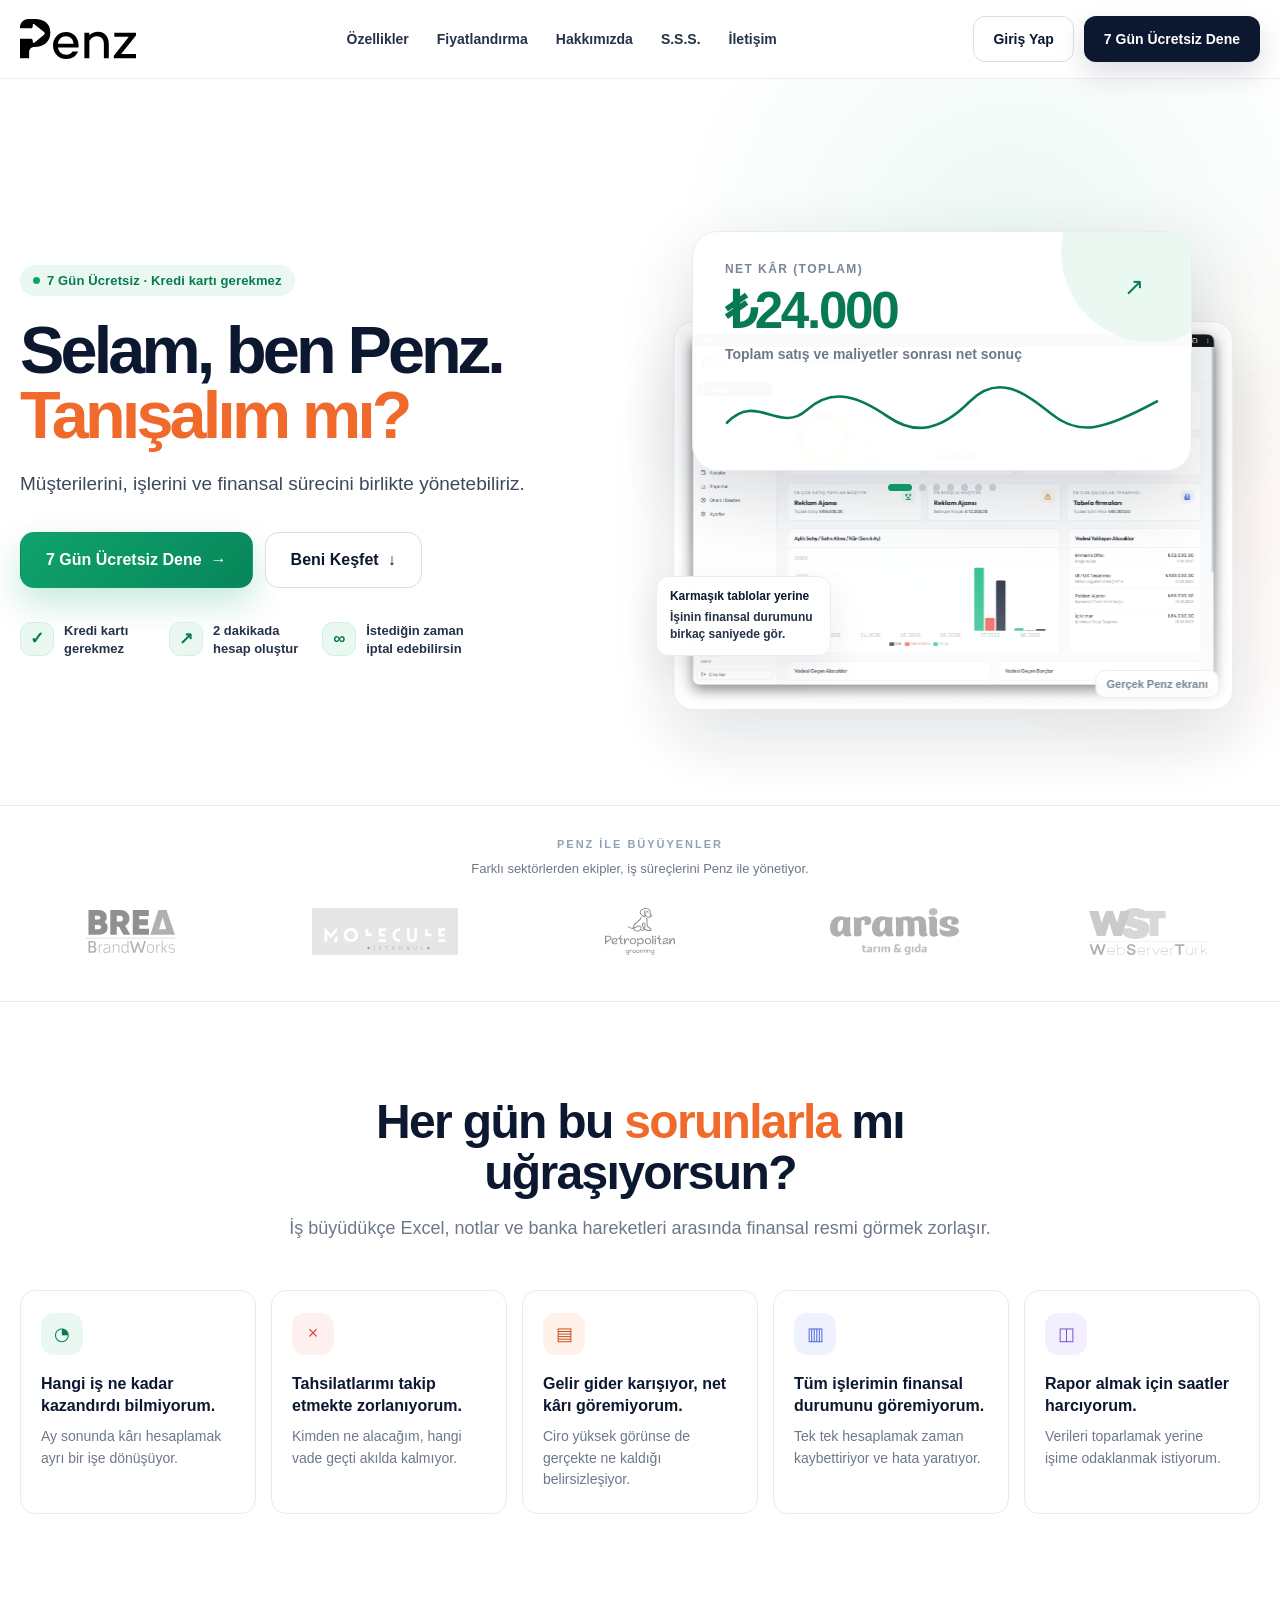
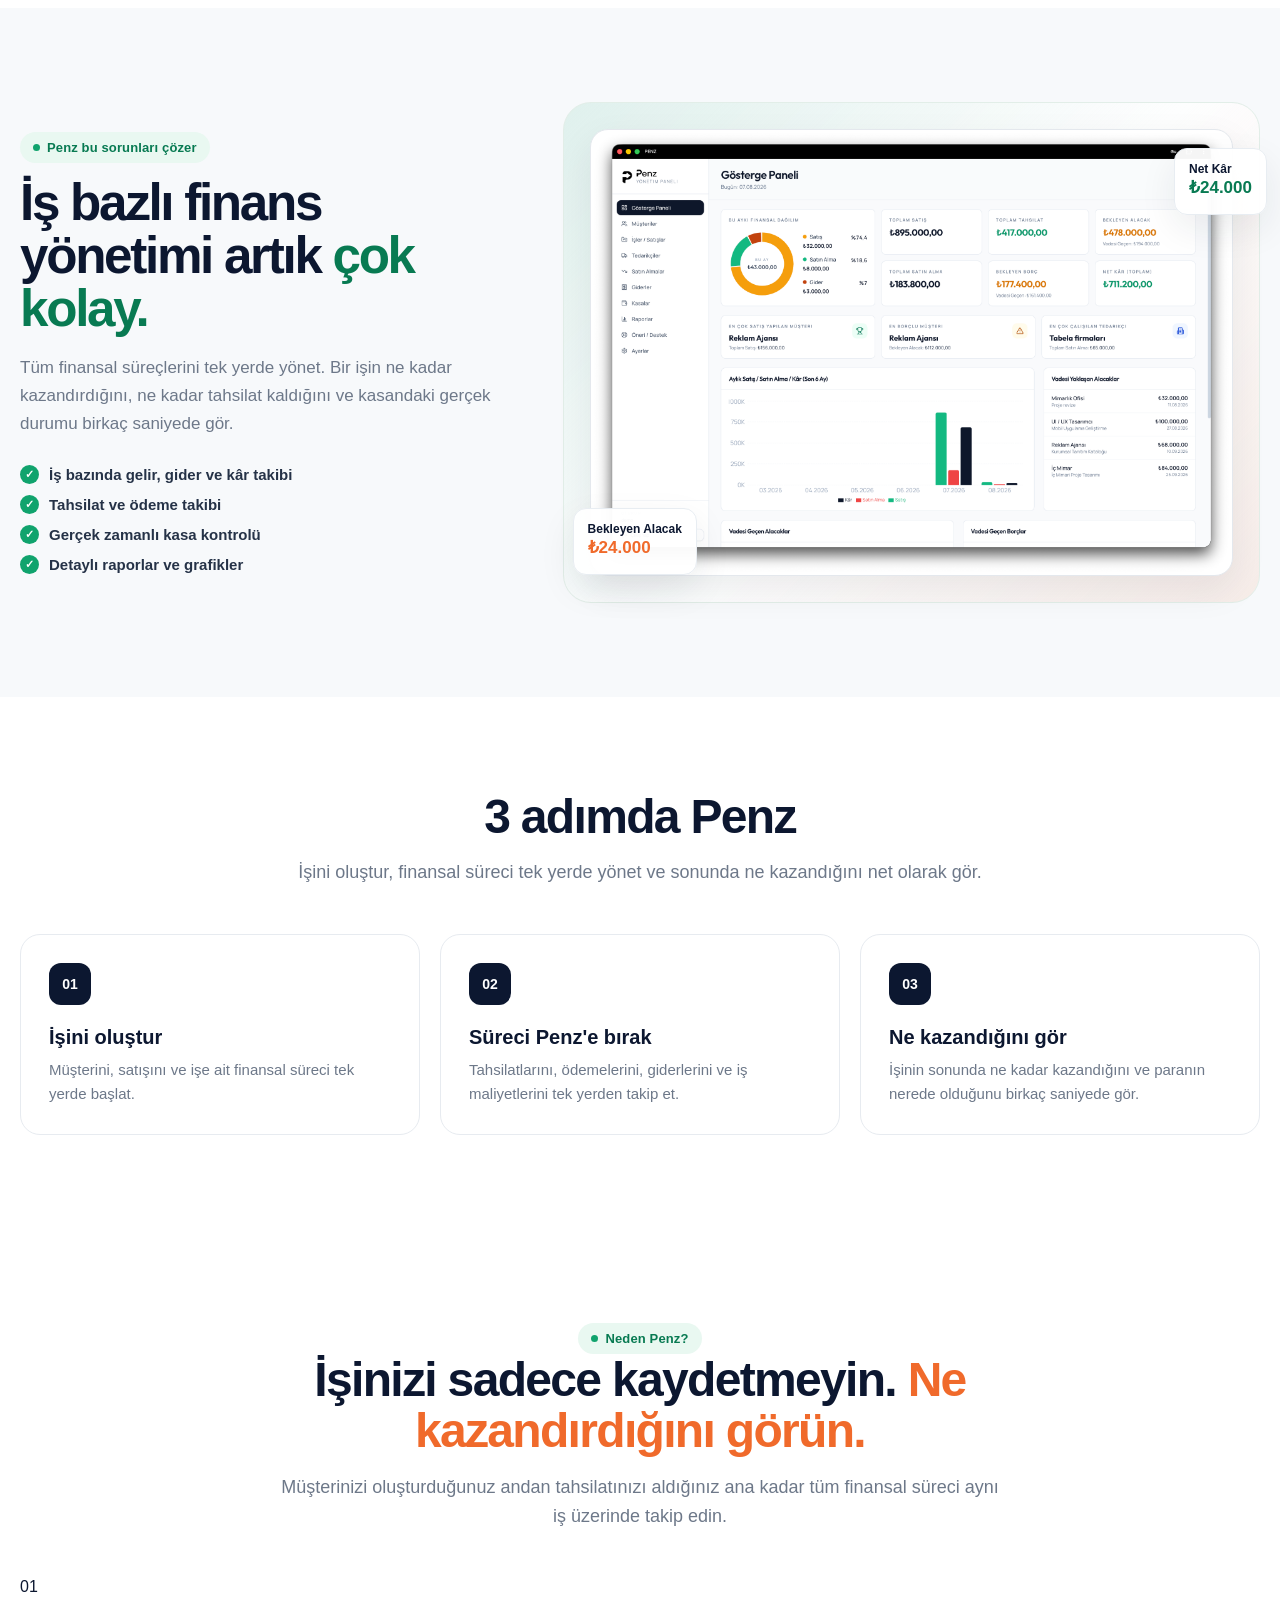
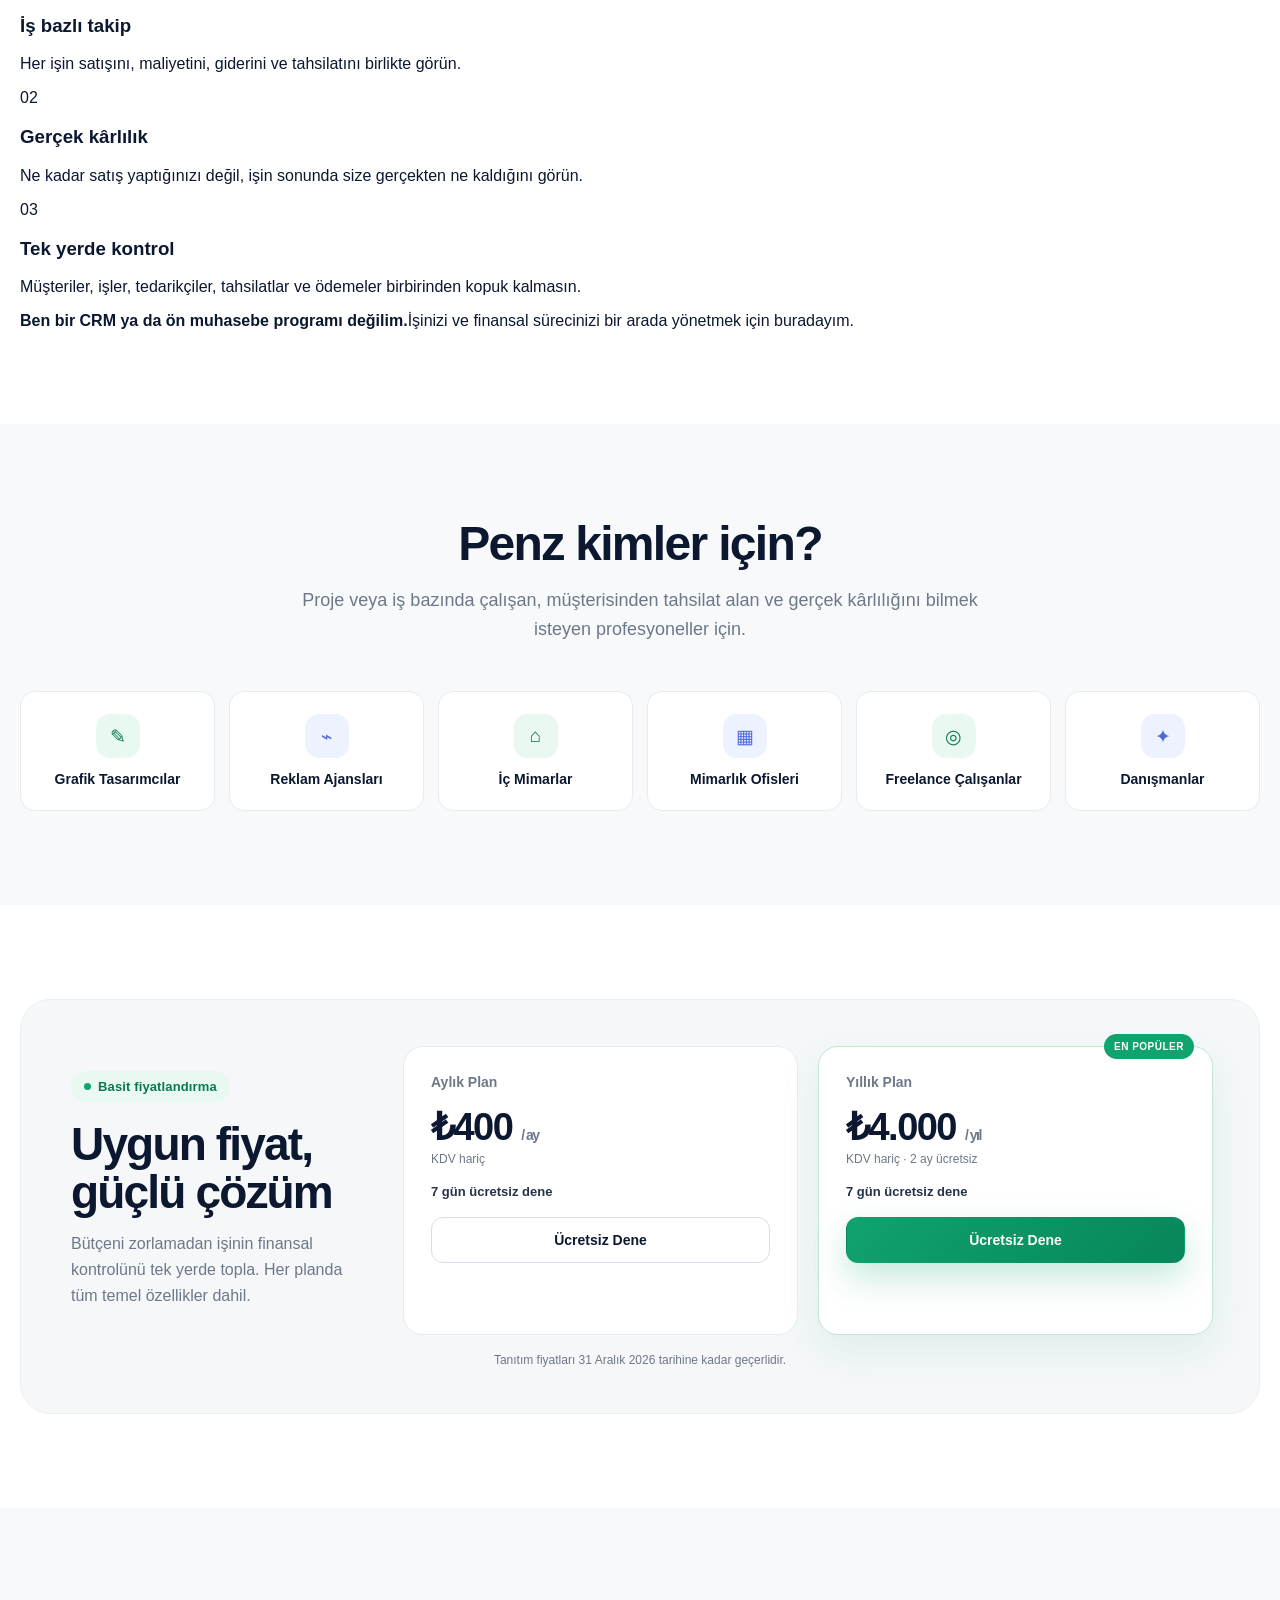
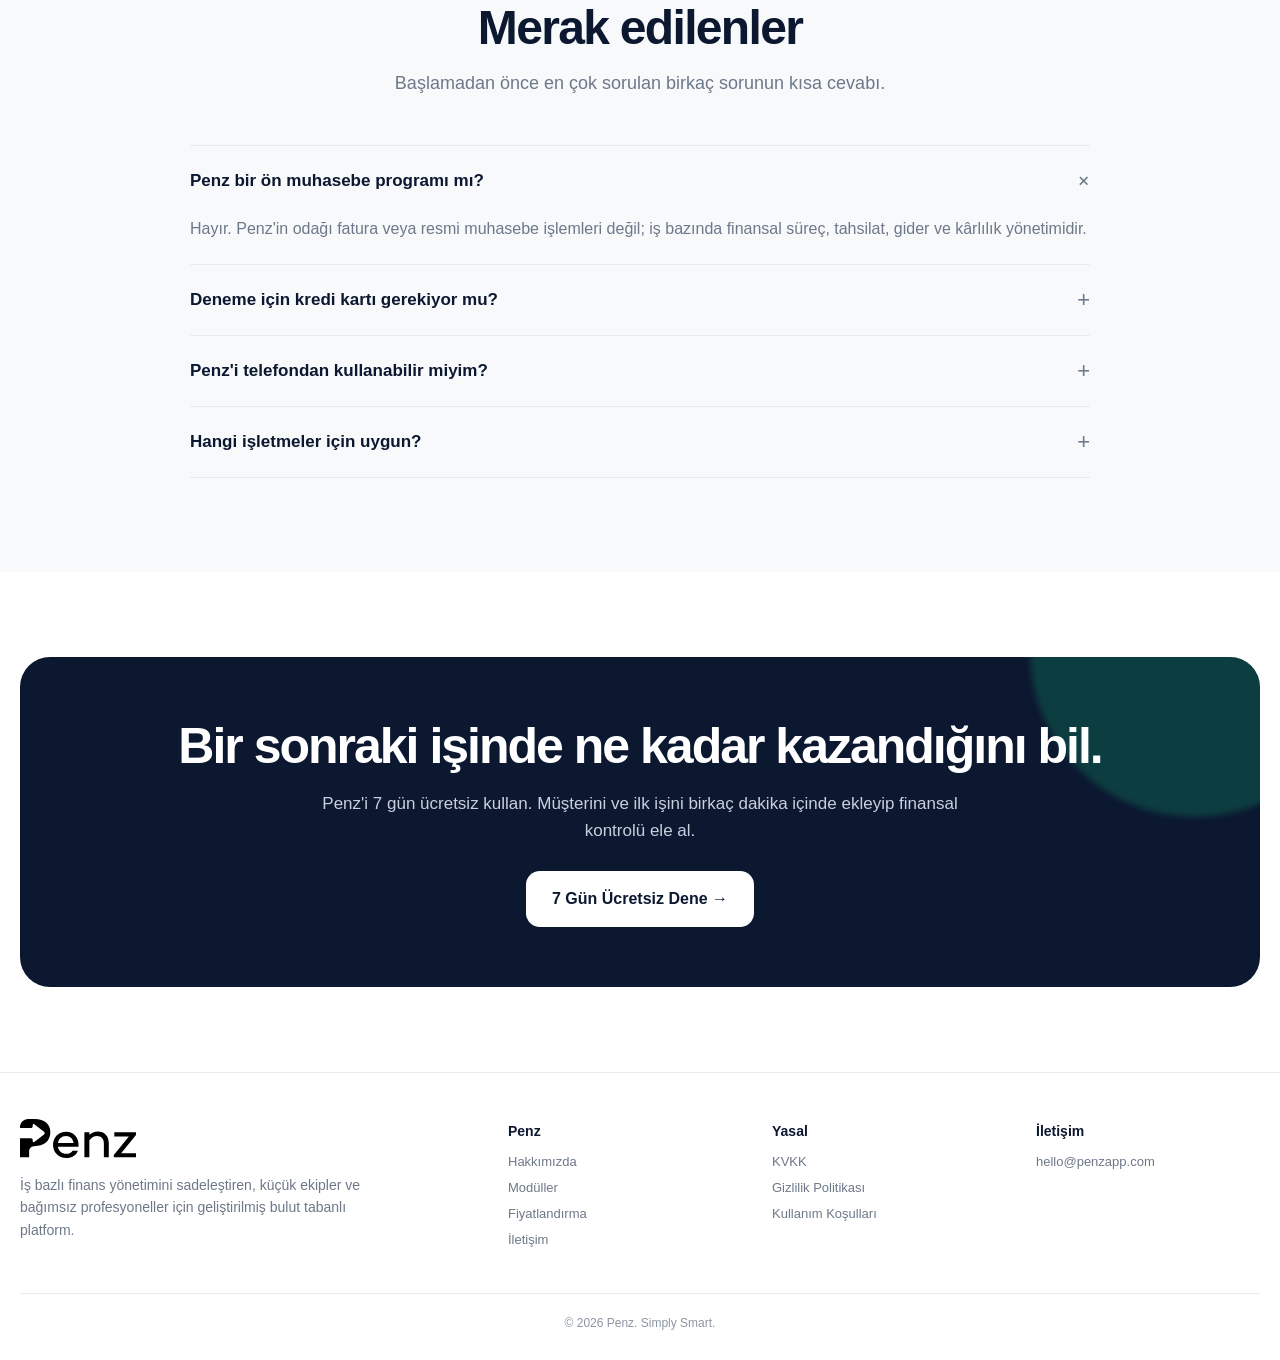
==== index.html @ 6cac10b6 "Add files via upload" ====
<!DOCTYPE html>

<html lang="tr">
<head>
<!-- Yandex.Metrika counter -->
<script type="text/javascript">
    (function(m,e,t,r,i,k,a){
        m[i]=m[i]||function(){(m[i].a=m[i].a||[]).push(arguments)};
        m[i].l=1*new Date();
        for (var j = 0; j < document.scripts.length; j++) {if (document.scripts[j].src === r) { return; }}
        k=e.createElement(t),a=e.getElementsByTagName(t)[0],k.async=1,k.src=r,a.parentNode.insertBefore(k,a)
    })(window, document,'script','https://mc.yandex.ru/metrika/tag.js?id=111467088', 'ym');

    ym(111467088, 'init', {ssr:true, webvisor:true, clickmap:true, ecommerce:"dataLayer", referrer: document.referrer, url: location.href, accurateTrackBounce:true, trackLinks:true});
</script>
<!-- /Yandex.Metrika counter -->

<!-- Google tag (gtag.js) -->
<script async src="https://www.googletagmanager.com/gtag/js?id=G-F95LWD4E8N"></script>
<script>
window.dataLayer = window.dataLayer || [];
function gtag(){dataLayer.push(arguments);}
gtag('js', new Date());
gtag('config', 'G-F95LWD4E8N');
</script>

<!-- Google tag (gtag.js) -->
<meta charset="utf-8"/>
<meta content="width=device-width, initial-scale=1" name="viewport"/>
<meta content="Penz ile iş bazında kârınızı, tahsilatlarınızı, giderlerinizi ve nakit durumunuzu tek ekranda takip edin. 7 gün ücretsiz, kredi kartı gerekmez." name="description"/>
<link href="https://penzapp.com/" rel="canonical"/>
<meta content="website" property="og:type"/>
<meta content="https://penzapp.com/" property="og:url"/>
<meta content="Penz | Simply Smart" property="og:title"/>
<meta content="Penz ile iş bazında kârınızı, tahsilatlarınızı, giderlerinizi ve nakit durumunuzu tek ekranda takip edin. 7 gün ücretsiz, kredi kartı gerekmez." property="og:description"/>
<meta content="https://penzapp.com/images/social/penz-open-graph.jpg" property="og:image"/>
<meta content="summary_large_image" name="twitter:card"/>
<meta content="Penz | Simply Smart" name="twitter:title"/>
<meta content="Penz ile iş bazında kârınızı, tahsilatlarınızı, giderlerinizi ve nakit durumunuzu tek ekranda takip edin. 7 gün ücretsiz, kredi kartı gerekmez." name="twitter:description"/>
<meta content="https://penzapp.com/images/social/penz-open-graph.jpg" name="twitter:image"/>

<title>Penz | Simply Smart</title>

<link href="assets/css/index.css" rel="stylesheet"/><link href="site.webmanifest" rel="manifest"/><link href="assets/favicon/favicon.ico" rel="icon"/><link href="assets/favicon/favicon-32x32.png" rel="icon" sizes="32x32" type="image/png"/><link href="assets/favicon/apple-touch-icon.png" rel="apple-touch-icon" sizes="180x180"/><meta content="#ffffff" name="theme-color"/></head>
<body>
<!-- Yandex.Metrika counter (noscript) -->
<noscript><div><img src="https://mc.yandex.ru/watch/111467088" style="position:absolute; left:-9999px;" alt="" /></div></noscript>
<!-- /Yandex.Metrika counter (noscript) -->

<header class="site-header">
<div class="container nav" id="mainNav">
<a aria-label="Penz ana sayfa" class="brand" href="#top">
<img alt="Penz" class="brand-logo" src="images/brand/penz-logo.svg"/>
</a>
<nav aria-label="Ana menü" class="nav-links"><a href="service.html">Özellikler</a><a href="pricing.html">Fiyatlandırma</a><a href="about.html">Hakkımızda</a><a href="faqs.html">S.S.S.</a><a href="contact.html">İletişim</a></nav>
<div class="nav-actions">
<a class="btn btn-outline" href="https://app.penzapp.com" rel="noopener" target="_blank">Giriş Yap</a>
<a class="btn btn-dark" href="https://app.penzapp.com" rel="noopener" target="_blank">7 Gün Ücretsiz Dene</a>
<button aria-expanded="false" aria-label="Menüyü aç" class="menu-btn" id="menuBtn">☰</button>
</div>
</div>
</header>
<main id="top">
<section class="hero">
<div class="container hero-grid">
<div class="hero-copy">
<span class="eyebrow">7 Gün Ücretsiz · Kredi kartı gerekmez</span>
<h1>Selam, ben Penz. <span class="accent">Tanışalım mı?</span></h1>
<p class="hero-lead">Müşterilerini, işlerini ve finansal sürecini birlikte yönetebiliriz.</p>
<div class="hero-actions">
<a class="btn btn-green btn-lg" href="https://app.penzapp.com" rel="noopener" target="_blank">7 Gün Ücretsiz Dene <span aria-hidden="true">→</span></a>
<a class="btn btn-outline btn-lg" href="#nasil">Beni Keşfet <span aria-hidden="true">↓</span></a>
</div>
<div aria-label="Deneme avantajları" class="trust-row">
<div class="trust-item"><span class="trust-icon">✓</span><span>Kredi kartı<br/>gerekmez</span></div>
<div class="trust-item"><span class="trust-icon">↗</span><span>2 dakikada<br/>hesap oluştur</span></div>
<div class="trust-item"><span class="trust-icon">∞</span><span>İstediğin zaman<br/>iptal edebilirsin</span></div>
</div>
</div>
<div aria-label="Penz gösterge paneli ve finansal KPI animasyonu" class="hero-stage">
<div class="kpi-shell">
<div class="kpi-card enter" id="kpiCard" style="--kpi-color:#087a52;--kpi-soft:#e9f8f1">
<div class="kpi-top">
<div>
<div class="kpi-label" id="kpiLabel">Net Kâr (Toplam)</div>
<div class="kpi-value" id="kpiValue">₺24.000</div>
<div class="kpi-detail" id="kpiDetail">Toplam satış ve maliyetler sonrası net sonuç</div>
</div>
<div aria-hidden="true" class="kpi-icon" id="kpiIcon">↗</div>
</div>
<div aria-hidden="true" class="sparkline">
<svg preserveaspectratio="none" viewbox="0 0 420 60"><path d="M2,40 C30,8 53,52 79,27 S131,14 158,34 S210,47 237,18 S289,8 316,31 S366,48 418,18" id="sparkPath"></path></svg>
</div>
</div>
<div aria-label="KPI seçimi" class="kpi-nav" id="kpiNav"></div>
</div>
<div aria-label="Penz gerçek gösterge paneli görüntüsü" class="dashboard-preview">
<img alt="Penz gösterge panelinde satış, tahsilat, bekleyen alacak, net kâr ve aylık finansal dağılım ekranı" src="images/ui/penz-gosterge-panelinde-satis-tahsilat-bekleyen-alacak-net-k.png"/>
<span class="preview-caption">Gerçek Penz ekranı</span>
</div>
<div class="stage-note"><strong>Karmaşık tablolar yerine</strong>İşinin finansal durumunu birkaç saniyede gör.</div>
</div>
</div>
</section>
<section aria-label="Penz kullanan markalar" class="social-proof">
<div class="container">
<div class="proof-label">Penz ile büyüyenler</div>
<p class="proof-copy">Farklı sektörlerden ekipler, iş süreçlerini Penz ile yönetiyor.</p>
<div aria-label="Penz kullanan markalar" class="logo-row">
<div class="client-logo"><img alt="Brea Brand Works" loading="lazy" src="images/logos/brea-brand-works.svg"/></div>
<div class="client-logo"><img alt="Molecule" loading="lazy" src="images/logos/molecule.svg"/></div>
<div class="client-logo"><img alt="Petropolitan" loading="lazy" src="images/logos/petropolitan.svg"/></div>
<div class="client-logo"><img alt="Aramis" loading="lazy" src="images/logos/aramis.svg"/></div>
<div class="client-logo"><img alt="WST" loading="lazy" src="images/logos/wst.svg"/></div>
</div>
</div>
</section>
<section class="section" id="problemler">
<div class="container">
<div class="section-head">
<h2>Her gün bu <span class="accent">sorunlarla</span> mı uğraşıyorsun?</h2>
<p>İş büyüdükçe Excel, notlar ve banka hareketleri arasında finansal resmi görmek zorlaşır.</p>
</div>
<div class="problem-grid">
<article class="problem-card">
<div class="problem-icon">◔</div>
<h3>Hangi iş ne kadar kazandırdı bilmiyorum.</h3>
<p>Ay sonunda kârı hesaplamak ayrı bir işe dönüşüyor.</p>
</article>
<article class="problem-card">
<div class="problem-icon">×</div>
<h3>Tahsilatlarımı takip etmekte zorlanıyorum.</h3>
<p>Kimden ne alacağım, hangi vade geçti akılda kalmıyor.</p>
</article>
<article class="problem-card">
<div class="problem-icon">▤</div>
<h3>Gelir gider karışıyor, net kârı göremiyorum.</h3>
<p>Ciro yüksek görünse de gerçekte ne kaldığı belirsizleşiyor.</p>
</article>
<article class="problem-card">
<div class="problem-icon">▥</div>
<h3>Tüm işlerimin finansal durumunu göremiyorum.</h3>
<p>Tek tek hesaplamak zaman kaybettiriyor ve hata yaratıyor.</p>
</article>
<article class="problem-card">
<div class="problem-icon">◫</div>
<h3>Rapor almak için saatler harcıyorum.</h3>
<p>Verileri toparlamak yerine işime odaklanmak istiyorum.</p>
</article>
</div>
</div>
</section>
<section class="section section-soft" id="cozum">
<div class="container solution-grid">
<div class="solution-copy">
<span class="eyebrow">Penz bu sorunları çözer</span>
<h2>İş bazlı finans yönetimi artık <span class="green">çok kolay.</span></h2>
<p>Tüm finansal süreçlerini tek yerde yönet. Bir işin ne kadar kazandırdığını, ne kadar tahsilat kaldığını ve kasandaki gerçek durumu birkaç saniyede gör.</p>
<ul class="check-list">
<li>İş bazında gelir, gider ve kâr takibi</li>
<li>Tahsilat ve ödeme takibi</li>
<li>Gerçek zamanlı kasa kontrolü</li>
<li>Detaylı raporlar ve grafikler</li>
</ul>
</div>
<div class="product-frame">
<div class="product-shot">
<img alt="Penz finans yönetimi gösterge paneli" src="images/ui/penz-gosterge-panelinde-satis-tahsilat-bekleyen-alacak-net-k.png"/>
</div>
<div class="float-chip chip-a"><span>Net Kâr</span><strong class="green">₺24.000</strong></div>
<div class="float-chip chip-b"><span>Bekleyen Alacak</span><strong class="accent">₺24.000</strong></div>
</div>
</div>
</section>
<section class="section" id="nasil">
<div class="container">
<div class="section-head">
<h2>3 adımda Penz</h2>
<p>İşini oluştur, finansal süreci tek yerde yönet ve sonunda ne kazandığını net olarak gör.</p>
</div>
<div class="steps">
<article class="step"><span class="step-no">01</span><h3>İşini oluştur</h3><p>Müşterini, satışını ve işe ait finansal süreci tek yerde başlat.</p></article>
<article class="step"><span class="step-no">02</span><h3>Süreci Penz'e bırak</h3><p>Tahsilatlarını, ödemelerini, giderlerini ve iş maliyetlerini tek yerden takip et.</p></article>
<article class="step"><span class="step-no">03</span><h3>Ne kazandığını gör</h3><p>İşinin sonunda ne kadar kazandığını ve paranın nerede olduğunu birkaç saniyede gör.</p></article>
</div>
</div>
</section>
<section class="section" id="neden-penz">
<div class="container">
<div class="section-head">
<span class="eyebrow">Neden Penz?</span>
<h2>İşinizi sadece kaydetmeyin. <span class="accent">Ne kazandırdığını görün.</span></h2>
<p>Müşterinizi oluşturduğunuz andan tahsilatınızı aldığınız ana kadar tüm finansal süreci aynı iş üzerinde takip edin.</p>
</div>
<div class="why-grid">
<article class="why-card"><span class="why-no">01</span><h3>İş bazlı takip</h3><p>Her işin satışını, maliyetini, giderini ve tahsilatını birlikte görün.</p></article>
<article class="why-card"><span class="why-no">02</span><h3>Gerçek kârlılık</h3><p>Ne kadar satış yaptığınızı değil, işin sonunda size gerçekten ne kaldığını görün.</p></article>
<article class="why-card"><span class="why-no">03</span><h3>Tek yerde kontrol</h3><p>Müşteriler, işler, tedarikçiler, tahsilatlar ve ödemeler birbirinden kopuk kalmasın.</p></article>
</div>
<div class="penz-voice"><strong>Ben bir CRM ya da ön muhasebe programı değilim.</strong><span>İşinizi ve finansal sürecinizi bir arada yönetmek için buradayım.</span></div>
</div>
</section>
<section class="section section-soft" id="kimler">
<div class="container">
<div class="section-head">
<h2>Penz kimler için?</h2>
<p>Proje veya iş bazında çalışan, müşterisinden tahsilat alan ve gerçek kârlılığını bilmek isteyen profesyoneller için.</p>
</div>
<div class="audience-grid">
<div class="audience-card"><span>✎</span><strong>Grafik Tasarımcılar</strong></div>
<div class="audience-card"><span>⌁</span><strong>Reklam Ajansları</strong></div>
<div class="audience-card"><span>⌂</span><strong>İç Mimarlar</strong></div>
<div class="audience-card"><span>▦</span><strong>Mimarlık Ofisleri</strong></div>
<div class="audience-card"><span>◎</span><strong>Freelance Çalışanlar</strong></div>
<div class="audience-card"><span>✦</span><strong>Danışmanlar</strong></div>
</div>
</div>
</section>
<section class="section" id="fiyat">
<div class="container pricing-wrap">
<div class="pricing-grid">
<div class="pricing-intro">
<span class="eyebrow">Basit fiyatlandırma</span>
<h2 style="margin-top:18px">Uygun fiyat, güçlü çözüm</h2>
<p>Bütçeni zorlamadan işinin finansal kontrolünü tek yerde topla. Her planda tüm temel özellikler dahil.</p>
</div>
<article class="price-card">
<h3>Aylık Plan</h3>
<div class="price">₺400 <small>/ ay</small></div>
<div class="vat">KDV hariç</div>
<div class="trial">7 gün ücretsiz dene</div>
<a class="btn btn-outline" href="https://app.penzapp.com" rel="noopener" target="_blank">Ücretsiz Dene</a>
</article>
<article class="price-card featured">
<span class="popular">En Popüler</span>
<h3>Yıllık Plan</h3>
<div class="price">₺4.000 <small>/ yıl</small></div>
<div class="vat">KDV hariç · 2 ay ücretsiz</div>
<div class="trial">7 gün ücretsiz dene</div>
<a class="btn btn-green" href="https://app.penzapp.com" rel="noopener" target="_blank">Ücretsiz Dene</a>
</article>
</div>
<div class="pricing-note">Tanıtım fiyatları 31 Aralık 2026 tarihine kadar geçerlidir.</div>
</div>
</section>
<section class="section section-soft" id="sss">
<div class="container">
<div class="section-head"><h2>Merak edilenler</h2><p>Başlamadan önce en çok sorulan birkaç sorunun kısa cevabı.</p></div>
<div class="faq">
<div class="faq-item open">
<button class="faq-btn" type="button"><span>Penz bir ön muhasebe programı mı?</span><span>+</span></button>
<div class="faq-answer"><p>Hayır. Penz'in odağı fatura veya resmi muhasebe işlemleri değil; iş bazında finansal süreç, tahsilat, gider ve kârlılık yönetimidir.</p></div>
</div>
<div class="faq-item">
<button class="faq-btn" type="button"><span>Deneme için kredi kartı gerekiyor mu?</span><span>+</span></button>
<div class="faq-answer"><p>Hayır. 7 günlük ücretsiz denemeyi kredi kartı bilgisi girmeden başlatabilirsin.</p></div>
</div>
<div class="faq-item">
<button class="faq-btn" type="button"><span>Penz'i telefondan kullanabilir miyim?</span><span>+</span></button>
<div class="faq-answer"><p>Evet. Penz bulut tabanlıdır; desteklenen tarayıcılarda bilgisayar, tablet ve telefondan erişebilirsin.</p></div>
</div>
<div class="faq-item">
<button class="faq-btn" type="button"><span>Hangi işletmeler için uygun?</span><span>+</span></button>
<div class="faq-answer"><p>Özellikle proje veya hizmet bazında çalışan freelancerlar, ajanslar, tasarımcılar, mimarlar ve danışmanlar için tasarlanmıştır.</p></div>
</div>
</div>
</div>
</section>
<section class="final-cta">
<div class="container">
<div class="cta-panel">
<h2>Bir sonraki işinde ne kadar kazandığını bil.</h2>
<p>Penz'i 7 gün ücretsiz kullan. Müşterini ve ilk işini birkaç dakika içinde ekleyip finansal kontrolü ele al.</p>
<a class="btn btn-lg" href="https://app.penzapp.com" rel="noopener" target="_blank">7 Gün Ücretsiz Dene →</a>
</div>
</div>
</section>
</main>
<footer>
<div class="container">
<div class="footer-grid">
<div>
<a aria-label="Penz ana sayfa" class="brand" href="#top"><img alt="Penz" class="brand-logo" src="images/brand/penz-logo.svg"/></a>
<p class="footer-copy">İş bazlı finans yönetimini sadeleştiren, küçük ekipler ve bağımsız profesyoneller için geliştirilmiş bulut tabanlı platform.</p>
</div>
<div><h4>Penz</h4><ul><li><a href="about.html">Hakkımızda</a></li><li><a href="service.html">Modüller</a></li><li><a href="pricing.html">Fiyatlandırma</a></li><li><a href="contact.html">İletişim</a></li></ul></div>
<div><h4>Yasal</h4><ul><li><a href="kvkk.html">KVKK</a></li><li><a href="privacy.html">Gizlilik Politikası</a></li><li><a href="terms.html">Kullanım Koşulları</a></li></ul></div>
<div><h4>İletişim</h4><p>hello@penzapp.com</p></div>
</div>
<div class="copyright">© <span id="year"></span> Penz. Simply Smart.</div>
</div>
</footer>

<script defer="True" src="assets/js/index.js"></script></body>
</html>
---- assets/css/index.css ----
:root {
      --ink: #0c1730;
      --ink-2: #253247;
      --muted: #6d7889;
      --line: #e7ebf0;
      --soft: #f7f9fb;
      --white: #ffffff;
      --green: #10a36d;
      --green-dark: #087a52;
      --green-soft: #e9f8f1;
      --orange: #f06a2b;
      --orange-dark: #c94f19;
      --orange-soft: #fff1e9;
      --shadow: 0 22px 60px rgba(20, 34, 52, .10);
      --shadow-soft: 0 14px 36px rgba(20, 34, 52, .08);
      --radius-xl: 28px;
      --radius-lg: 20px;
      --radius-md: 15px;
      --container: 1240px;
    }

    * { box-sizing: border-box; }
    html { scroll-behavior: smooth; }
    body {
      margin: 0;
      font-family: Inter, ui-sans-serif, -apple-system, BlinkMacSystemFont, "Segoe UI", Roboto, Helvetica, Arial, sans-serif;
      color: var(--ink);
      background: #fff;
      -webkit-font-smoothing: antialiased;
      text-rendering: optimizeLegibility;
    }
    a { color: inherit; text-decoration: none; }
    button, a { -webkit-tap-highlight-color: transparent; }
    img { max-width: 100%; display: block; }

    .container { width: min(calc(100% - 40px), var(--container)); margin: 0 auto; }
    .section { padding: 94px 0; }
    .section-soft { background: var(--soft); }
    .eyebrow {
      display: inline-flex;
      align-items: center;
      gap: 7px;
      padding: 8px 13px;
      border-radius: 999px;
      background: var(--green-soft);
      color: var(--green-dark);
      font-size: 13px;
      font-weight: 750;
      letter-spacing: .01em;
    }
    .eyebrow::before {
      content: "";
      width: 7px;
      height: 7px;
      border-radius: 50%;
      background: var(--green);
    }
    .section-head { max-width: 720px; margin: 0 auto 46px; text-align: center; }
    .section-head h2 { margin: 0; font-size: clamp(30px, 4vw, 48px); line-height: 1.07; letter-spacing: -.035em; }
    .section-head p { margin: 16px auto 0; color: var(--muted); font-size: 18px; line-height: 1.65; }
    .accent { color: var(--orange); }
    .green { color: var(--green-dark); }

    /* Header */
    .site-header {
      position: sticky;
      top: 0;
      z-index: 1000;
      background: rgba(255,255,255,.90);
      backdrop-filter: blur(18px);
      border-bottom: 1px solid rgba(231,235,240,.82);
    }
    .nav {
      min-height: 78px;
      display: flex;
      align-items: center;
      justify-content: space-between;
      gap: 28px;
    }
    .brand { display: inline-flex; align-items: center; min-width: 130px; }
    .brand-logo { width: 116px; height: auto; display: block; }
    .nav-links { display: flex; align-items: center; gap: 28px; font-size: 14px; font-weight: 650; }
    .nav-links a { color: var(--ink-2); transition: color .2s ease; }
    .nav-links a:hover { color: #000; }
    .nav-actions { display: flex; align-items: center; gap: 10px; }
    .btn {
      min-height: 46px;
      display: inline-flex;
      align-items: center;
      justify-content: center;
      gap: 9px;
      border: 1px solid transparent;
      border-radius: 12px;
      padding: 0 19px;
      font-size: 14px;
      font-weight: 750;
      transition: transform .18s ease, box-shadow .18s ease, background .18s ease;
      cursor: pointer;
    }
    .btn:hover { transform: translateY(-1px); }
    .btn-dark { background: var(--ink); color: white; box-shadow: 0 12px 28px rgba(12,23,48,.14); }
    .btn-dark:hover { box-shadow: 0 16px 36px rgba(12,23,48,.22); }
    .btn-green { background: linear-gradient(135deg, var(--green), #07865a); color: white; box-shadow: 0 15px 34px rgba(16,163,109,.24); }
    .btn-outline { border-color: #d8dee7; background: #fff; color: var(--ink); }
    .btn-lg { min-height: 56px; padding: 0 25px; font-size: 16px; border-radius: 14px; }
    .menu-btn { display: none; width: 44px; height: 44px; border: 1px solid var(--line); background: white; border-radius: 12px; font-size: 21px; }

    /* Hero */
    .hero {
      position: relative;
      overflow: hidden;
      padding: 82px 0 44px;
      background:
        radial-gradient(circle at 79% 24%, rgba(16,163,109,.08), transparent 30%),
        radial-gradient(circle at 93% 55%, rgba(240,106,43,.055), transparent 24%),
        linear-gradient(#fff, #fff);
    }
    .hero::after {
      content: "";
      position: absolute;
      right: -60px;
      top: 125px;
      width: 360px;
      height: 360px;
      background-image: radial-gradient(#d8e0e8 1.1px, transparent 1.1px);
      background-size: 20px 20px;
      opacity: .32;
      mask-image: radial-gradient(circle, black 0 42%, transparent 72%);
      pointer-events: none;
    }
    .hero-grid {
      position: relative;
      z-index: 2;
      display: grid;
      grid-template-columns: .92fr 1.08fr;
      align-items: center;
      gap: 62px;
      min-height: 600px;
    }
    .hero-copy { max-width: 560px; }
    .hero h1 {
      margin: 22px 0 20px;
      max-width: 610px;
      font-size: clamp(48px, 5.2vw, 76px);
      line-height: .98;
      letter-spacing: -.058em;
      font-weight: 820;
    }
    .hero h1 .accent { display: block; }
    .hero-lead {
      margin: 0;
      max-width: 550px;
      color: #3d495b;
      font-size: 19px;
      line-height: 1.68;
    }
    .hero-lead strong { color: var(--green-dark); font-weight: 800; }
    .hero-actions { margin-top: 32px; display: flex; flex-wrap: wrap; gap: 12px; }
    .trust-row { margin-top: 34px; display: flex; flex-wrap: wrap; gap: 24px; }
    .trust-item { display: flex; gap: 10px; align-items: flex-start; min-width: 125px; color: var(--ink-2); font-size: 13px; line-height: 1.35; font-weight: 650; }
    .trust-icon {
      flex: 0 0 34px;
      width: 34px;
      height: 34px;
      display: grid;
      place-items: center;
      border-radius: 11px;
      color: var(--green-dark);
      background: var(--green-soft);
      border: 1px solid #d3f0e3;
      font-size: 17px;
    }

    /* Animated KPI stage */
    .hero-stage {
      position: relative;
      min-height: 545px;
      display: grid;
      place-items: center;
      isolation: isolate;
    }
    .hero-stage::before {
      content: "";
      position: absolute;
      inset: 10% 1% 8% 11%;
      border-radius: 50%;
      background: radial-gradient(circle, rgba(16,163,109,.11), rgba(16,163,109,0) 66%);
      z-index: -2;
    }
    .dashboard-preview {
      position: absolute;
      left: 50%;
      bottom: 24px;
      width: min(580px, 88%);
      transform: translateX(-48%);
      border-radius: 20px;
      overflow: hidden;
      border: 1px solid #e6eaef;
      box-shadow: 0 28px 70px rgba(20,34,52,.14);
      background: #fff;
      opacity: .92;
    }
    .dashboard-preview::after {
      content: "";
      position: absolute;
      inset: 0;
      background: linear-gradient(to top, rgba(255,255,255,.42), rgba(255,255,255,0) 44%);
      pointer-events: none;
    }
    .dashboard-preview img { width: 100%; height: 100%; object-fit: cover; }
    .preview-caption {
      position: absolute;
      right: 13px;
      bottom: 11px;
      z-index: 2;
      padding: 7px 10px;
      border-radius: 10px;
      background: rgba(255,255,255,.92);
      border: 1px solid #e9edf2;
      color: var(--muted);
      font-size: 11px;
      font-weight: 750;
      backdrop-filter: blur(8px);
    }
    .kpi-shell {
      position: absolute;
      top: 42px;
      left: 50%;
      width: min(500px, 88%);
      transform: translateX(-50%);
      z-index: 5;
    }
    .kpi-card {
      position: relative;
      width: 100%;
      min-height: 224px;
      padding: 30px 32px 28px;
      border-radius: 26px;
      background: rgba(255,255,255,.98);
      border: 1px solid #e8ecf1;
      box-shadow: 0 28px 70px rgba(18, 33, 50, .16);
      overflow: hidden;
      transform-origin: 50% 50%;
    }
    .kpi-card::before {
      content: "";
      position: absolute;
      width: 180px;
      height: 180px;
      right: -50px;
      top: -70px;
      border-radius: 50%;
      background: var(--kpi-soft, var(--green-soft));
      opacity: .88;
    }
    .kpi-top { position: relative; z-index: 2; display: flex; align-items: flex-start; justify-content: space-between; gap: 18px; }
    .kpi-label { color: #7a8697; font-size: 12px; font-weight: 850; letter-spacing: .12em; text-transform: uppercase; }
    .kpi-value { margin-top: 9px; color: var(--kpi-color, var(--green-dark)); font-size: clamp(35px, 4vw, 52px); line-height: 1; font-weight: 850; letter-spacing: -.045em; }
    .kpi-detail { margin-top: 10px; color: var(--muted); font-size: 14px; font-weight: 600; }
    .kpi-icon {
      position: relative;
      z-index: 2;
      flex: 0 0 50px;
      width: 50px;
      height: 50px;
      border-radius: 15px;
      display: grid;
      place-items: center;
      color: var(--kpi-color, var(--green-dark));
      background: var(--kpi-soft, var(--green-soft));
      font-size: 24px;
    }
    .sparkline { position: relative; z-index: 2; height: 58px; margin-top: 22px; color: var(--kpi-color, var(--green-dark)); }
    .sparkline svg { width: 100%; height: 100%; overflow: visible; }
    .sparkline path { fill: none; stroke: currentColor; stroke-width: 2.7; stroke-linecap: round; stroke-linejoin: round; }
    .kpi-card.enter { animation: kpiEnter .56s cubic-bezier(.2,.75,.25,1) both; }
    .kpi-card.leave { animation: kpiLeave .36s ease both; }
    @keyframes kpiEnter { from { opacity: 0; transform: translateY(18px) scale(.965); } to { opacity: 1; transform: translateY(0) scale(1); } }
    @keyframes kpiLeave { from { opacity: 1; transform: translateY(0) scale(1); } to { opacity: 0; transform: translateY(-12px) scale(.975); } }
    .kpi-nav { display: flex; align-items: center; justify-content: center; gap: 7px; margin-top: 13px; }
    .kpi-dot { width: 7px; height: 7px; padding: 0; border: 0; border-radius: 99px; background: #d4dae2; cursor: pointer; transition: width .25s ease, background .25s ease; }
    .kpi-dot.active { width: 24px; background: var(--green); }
    .stage-note {
      position: absolute;
      left: 32px;
      bottom: 78px;
      z-index: 6;
      max-width: 175px;
      padding: 11px 13px;
      border-radius: 13px;
      background: rgba(255,255,255,.96);
      border: 1px solid #e8edf2;
      box-shadow: var(--shadow-soft);
      color: var(--ink-2);
      font-size: 12px;
      line-height: 1.45;
      font-weight: 650;
    }
    .stage-note strong { display: block; margin-bottom: 3px; color: var(--ink); }

    /* Logos */
    .social-proof { padding: 32px 0 40px; border-top: 1px solid var(--line); border-bottom: 1px solid var(--line); background: #fff; }
    .proof-label { text-align: center; color: #91a0b3; font-size: 11px; font-weight: 800; letter-spacing: .18em; text-transform: uppercase; }
    .proof-copy { margin: 9px auto 0; text-align: center; color: var(--muted); font-size: 13px; line-height: 1.5; }
    .logo-row { margin-top: 24px; display: grid; grid-template-columns: repeat(5, minmax(0, 1fr)); gap: 34px; align-items: center; }
    .client-logo { min-height: 58px; display: flex; align-items: center; justify-content: center; padding: 4px 8px; }
    .client-logo img { display: block; width: auto; max-width: 148px; max-height: 48px; opacity: .48; filter: grayscale(1); transition: opacity .22s ease, filter .22s ease, transform .22s ease; }
    .client-logo:hover img { opacity: 1; filter: grayscale(0); transform: translateY(-1px); }

    /* Problem cards */
    .problem-grid { display: grid; grid-template-columns: repeat(5, 1fr); gap: 15px; }
    .problem-card {
      min-height: 222px;
      padding: 22px 20px;
      border: 1px solid var(--line);
      border-radius: var(--radius-md);
      background: white;
      transition: transform .2s ease, box-shadow .2s ease;
    }
    .problem-card:hover { transform: translateY(-4px); box-shadow: var(--shadow-soft); }
    .problem-icon { width: 42px; height: 42px; display: grid; place-items: center; border-radius: 13px; margin-bottom: 18px; background: var(--green-soft); color: var(--green-dark); font-size: 18px; }
    .problem-card:nth-child(2) .problem-icon { background: #fff0f0; color: #e34747; }
    .problem-card:nth-child(3) .problem-icon { background: var(--orange-soft); color: var(--orange-dark); }
    .problem-card:nth-child(4) .problem-icon { background: #eef2ff; color: #4f68d9; }
    .problem-card:nth-child(5) .problem-icon { background: #f4efff; color: #7d54c6; }
    .problem-card h3 { margin: 0; font-size: 16px; line-height: 1.35; }
    .problem-card p { margin: 10px 0 0; color: var(--muted); font-size: 14px; line-height: 1.55; }

    /* Solution */
    .solution-grid { display: grid; grid-template-columns: .82fr 1.18fr; gap: 58px; align-items: center; }
    .solution-copy h2 { margin: 14px 0 18px; font-size: clamp(36px, 4vw, 52px); line-height: 1.03; letter-spacing: -.045em; }
    .solution-copy > p { margin: 0; color: var(--muted); font-size: 17px; line-height: 1.65; }
    .check-list { list-style: none; padding: 0; margin: 28px 0 0; display: grid; gap: 13px; }
    .check-list li { position: relative; padding-left: 29px; color: var(--ink-2); font-size: 15px; font-weight: 650; }
    .check-list li::before { content: "✓"; position: absolute; left: 0; top: -1px; width: 19px; height: 19px; display: grid; place-items: center; border-radius: 50%; background: var(--green); color: white; font-size: 11px; font-weight: 900; }
    .product-frame {
      position: relative;
      padding: 26px;
      border-radius: 28px;
      background: linear-gradient(135deg, rgba(16,163,109,.10), rgba(255,255,255,.80) 52%, rgba(240,106,43,.09));
      border: 1px solid #e2eee8;
    }
    .product-shot { border: 1px solid #e4e8ed; border-radius: 18px; overflow: hidden; background: white; box-shadow: var(--shadow-soft); }
    .float-chip {
      position: absolute;
      padding: 12px 14px;
      border-radius: 13px;
      background: rgba(255,255,255,.96);
      border: 1px solid #e8edf2;
      box-shadow: var(--shadow-soft);
      font-size: 12px;
      line-height: 1.35;
      font-weight: 650;
    }
    .float-chip strong { display: block; margin-bottom: 2px; font-size: 17px; }
    .chip-a { right: -8px; top: 45px; }
    .chip-b { left: 9px; bottom: 27px; }

    /* How */
    .steps { display: grid; grid-template-columns: repeat(3, 1fr); gap: 20px; }
    .step { position: relative; padding: 28px; border-radius: var(--radius-lg); border: 1px solid var(--line); background: white; }
    .step-no { display: inline-grid; place-items: center; width: 42px; height: 42px; border-radius: 12px; background: var(--ink); color: white; font-size: 14px; font-weight: 850; }
    .step h3 { margin: 21px 0 9px; font-size: 20px; }
    .step p { margin: 0; color: var(--muted); line-height: 1.6; font-size: 15px; }

    /* Audience */
    .audience-grid { display: grid; grid-template-columns: repeat(6, 1fr); gap: 14px; }
    .audience-card { padding: 22px 12px; text-align: center; border-radius: 15px; border: 1px solid var(--line); background: #fff; }
    .audience-card span { width: 44px; height: 44px; display: grid; place-items: center; margin: 0 auto 12px; border-radius: 14px; background: var(--green-soft); color: var(--green-dark); font-size: 19px; }
    .audience-card:nth-child(even) span { background: #eef2ff; color: #4f68d9; }
    .audience-card strong { font-size: 14px; }

    /* Pricing */
    .pricing-wrap { padding: 46px; border-radius: 30px; background: #f5f7f9; border: 1px solid #edf0f3; }
    .pricing-grid { display: grid; grid-template-columns: .8fr 1fr 1fr; gap: 20px; align-items: stretch; }
    .pricing-intro { padding: 25px 12px 25px 4px; }
    .pricing-intro h2 { margin: 0; font-size: clamp(34px, 4vw, 46px); letter-spacing: -.04em; line-height: 1.05; }
    .pricing-intro p { margin: 14px 0 0; color: var(--muted); line-height: 1.65; }
    .price-card { position: relative; padding: 27px; border: 1px solid var(--line); border-radius: 20px; background: white; }
    .price-card.featured { border-color: #bfe8d5; box-shadow: 0 16px 40px rgba(16,163,109,.10); }
    .popular { position: absolute; right: 18px; top: -13px; padding: 7px 10px; border-radius: 999px; background: var(--green); color: white; font-size: 10px; font-weight: 850; letter-spacing: .05em; text-transform: uppercase; }
    .price-card h3 { margin: 0; color: var(--muted); font-size: 14px; font-weight: 750; }
    .price { margin-top: 15px; font-size: 38px; font-weight: 850; letter-spacing: -.04em; }
    .price small { font-size: 14px; font-weight: 700; color: var(--muted); }
    .vat { color: var(--muted); font-size: 12px; margin-top: 3px; }
    .trial { margin-top: 18px; color: var(--ink-2); font-size: 13px; font-weight: 650; }
    .price-card .btn { width: 100%; margin-top: 18px; }
    .pricing-note { margin-top: 18px; text-align: center; color: #6f7887; font-size: 12px; }

    /* FAQ */
    .faq { max-width: 900px; margin: 0 auto; border-top: 1px solid var(--line); }
    .faq-item { border-bottom: 1px solid var(--line); }
    .faq-btn { width: 100%; padding: 22px 0; border: 0; background: transparent; display: flex; align-items: center; justify-content: space-between; gap: 22px; text-align: left; color: var(--ink); font: inherit; font-size: 17px; font-weight: 750; cursor: pointer; }
    .faq-btn span:last-child { font-size: 22px; font-weight: 400; color: var(--muted); transition: transform .2s ease; }
    .faq-answer { max-height: 0; overflow: hidden; transition: max-height .3s ease; color: var(--muted); line-height: 1.65; }
    .faq-answer p { margin: 0; padding: 0 0 22px; }
    .faq-item.open .faq-answer { max-height: 220px; }
    .faq-item.open .faq-btn span:last-child { transform: rotate(45deg); }

    /* Final CTA + Footer */
    .final-cta { padding: 85px 0; }
    .cta-panel { position: relative; overflow: hidden; padding: 60px 40px; border-radius: 30px; text-align: center; background: var(--ink); color: white; }
    .cta-panel::before { content: ""; position: absolute; width: 330px; height: 330px; border-radius: 50%; right: -100px; top: -170px; background: rgba(16,163,109,.28); filter: blur(3px); }
    .cta-panel h2 { position: relative; margin: 0; font-size: clamp(34px, 4vw, 50px); letter-spacing: -.04em; }
    .cta-panel p { position: relative; margin: 15px auto 26px; max-width: 650px; color: #c9d0dd; font-size: 17px; line-height: 1.6; }
    .cta-panel .btn { position: relative; background: white; color: var(--ink); }
    footer { padding: 46px 0 30px; border-top: 1px solid var(--line); }
    .footer-grid { display: grid; grid-template-columns: 1.6fr .8fr .8fr .8fr; gap: 40px; }
    .footer-copy { margin-top: 12px; max-width: 360px; color: var(--muted); line-height: 1.6; font-size: 14px; }
    footer h4 { margin: 4px 0 15px; font-size: 14px; }
    footer ul { list-style: none; padding: 0; margin: 0; display: grid; gap: 11px; }
    footer li, footer a, footer p { color: var(--muted); font-size: 13px; }
    .copyright { margin-top: 38px; padding-top: 22px; border-top: 1px solid var(--line); color: #8b95a3; font-size: 12px; text-align: center; }

    @media (max-width: 1080px) {
      .nav-links { gap: 18px; }
      .hero-grid { grid-template-columns: 1fr 1fr; gap: 28px; }
      .problem-grid { grid-template-columns: repeat(3, 1fr); }
      .audience-grid { grid-template-columns: repeat(3, 1fr); }
      .pricing-grid { grid-template-columns: 1fr 1fr; }
      .pricing-intro { grid-column: 1 / -1; text-align: center; max-width: 680px; margin: 0 auto; }
    }

    @media (max-width: 860px) {
      .nav-links, .nav-actions .btn-outline { display: none; }
      .menu-btn { display: inline-grid; place-items: center; }
      .nav.open .nav-links { position: absolute; top: 78px; left: 20px; right: 20px; display: grid; gap: 0; padding: 12px; border: 1px solid var(--line); border-radius: 14px; background: #fff; box-shadow: var(--shadow-soft); }
      .nav.open .nav-links a { padding: 12px 10px; }
      .hero { padding-top: 54px; }
      .hero-grid { grid-template-columns: 1fr; gap: 24px; }
      .hero-copy { max-width: none; text-align: center; }
      .hero h1, .hero-lead { margin-left: auto; margin-right: auto; }
      .hero-actions, .trust-row { justify-content: center; }
      .hero-stage { min-height: 570px; }
      .dashboard-preview { width: min(640px, 92%); bottom: 5px; }
      .kpi-shell { top: 18px; width: min(520px, 92%); }
      .stage-note { display: none; }
      .logo-row { grid-template-columns: repeat(3, 1fr); }
      .solution-grid { grid-template-columns: 1fr; }
      .steps { grid-template-columns: 1fr; }
      .footer-grid { grid-template-columns: 1fr 1fr; }
    }

    @media (max-width: 620px) {
      .social-proof { padding: 27px 0 31px; overflow: hidden; }
      .social-proof .container { width: 100%; }
      .proof-copy { padding: 0 24px; font-size: 12px; }
      .logo-row {
        display: flex;
        gap: 14px;
        margin-top: 20px;
        padding: 0 20px 5px;
        overflow-x: auto;
        scroll-snap-type: x mandatory;
        overscroll-behavior-x: contain;
        scrollbar-width: none;
        -webkit-overflow-scrolling: touch;
      }
      .logo-row::-webkit-scrollbar { display: none; }
      .client-logo { flex: 0 0 42%; min-height: 62px; scroll-snap-align: center; }
      .client-logo img { max-width: 132px; max-height: 43px; opacity: .58; }

      .container { width: min(calc(100% - 28px), var(--container)); }
      .section { padding: 68px 0; }
      .nav { min-height: 68px; }
      .brand-logo { width: 102px; }
      .nav-actions .btn-dark { min-height: 40px; padding: 0 13px; font-size: 12px; }
      .nav.open .nav-links { top: 68px; left: 14px; right: 14px; }
      .hero { padding-top: 38px; }
      .hero h1 { font-size: clamp(44px, 13vw, 60px); }
      .hero-lead { font-size: 17px; }
      .hero-actions { flex-direction: column; }
      .hero-actions .btn { width: 100%; }
      .trust-row { display: grid; grid-template-columns: repeat(3, 1fr); gap: 8px; }
      .trust-item { min-width: 0; display: grid; justify-items: center; text-align: center; font-size: 11px; }
      .hero-stage { min-height: 485px; }
      .kpi-shell { top: 6px; width: 94%; }
      .kpi-card { min-height: 196px; padding: 24px 22px 20px; border-radius: 21px; }
      .kpi-value { font-size: 37px; }
      .sparkline { height: 44px; margin-top: 16px; }
      .dashboard-preview { bottom: 12px; width: 94%; border-radius: 14px; }
      .preview-caption { display: none; }
      .logo-row { grid-template-columns: repeat(2, 1fr); gap: 16px; }
      .problem-grid { grid-template-columns: 1fr; }
      .problem-card { min-height: auto; }
      .audience-grid { grid-template-columns: repeat(2, 1fr); }
      .product-frame { padding: 12px; }
      .float-chip { display: none; }
      .pricing-wrap { padding: 25px 17px; }
      .pricing-grid { grid-template-columns: 1fr; }
      .footer-grid { grid-template-columns: 1fr; gap: 28px; }
      .cta-panel { padding: 45px 22px; border-radius: 22px; }
    }

    @media (prefers-reduced-motion: reduce) {
      html { scroll-behavior: auto; }
      *, *::before, *::after { animation-duration: .01ms !important; animation-iteration-count: 1 !important; transition-duration: .01ms !important; }
    }
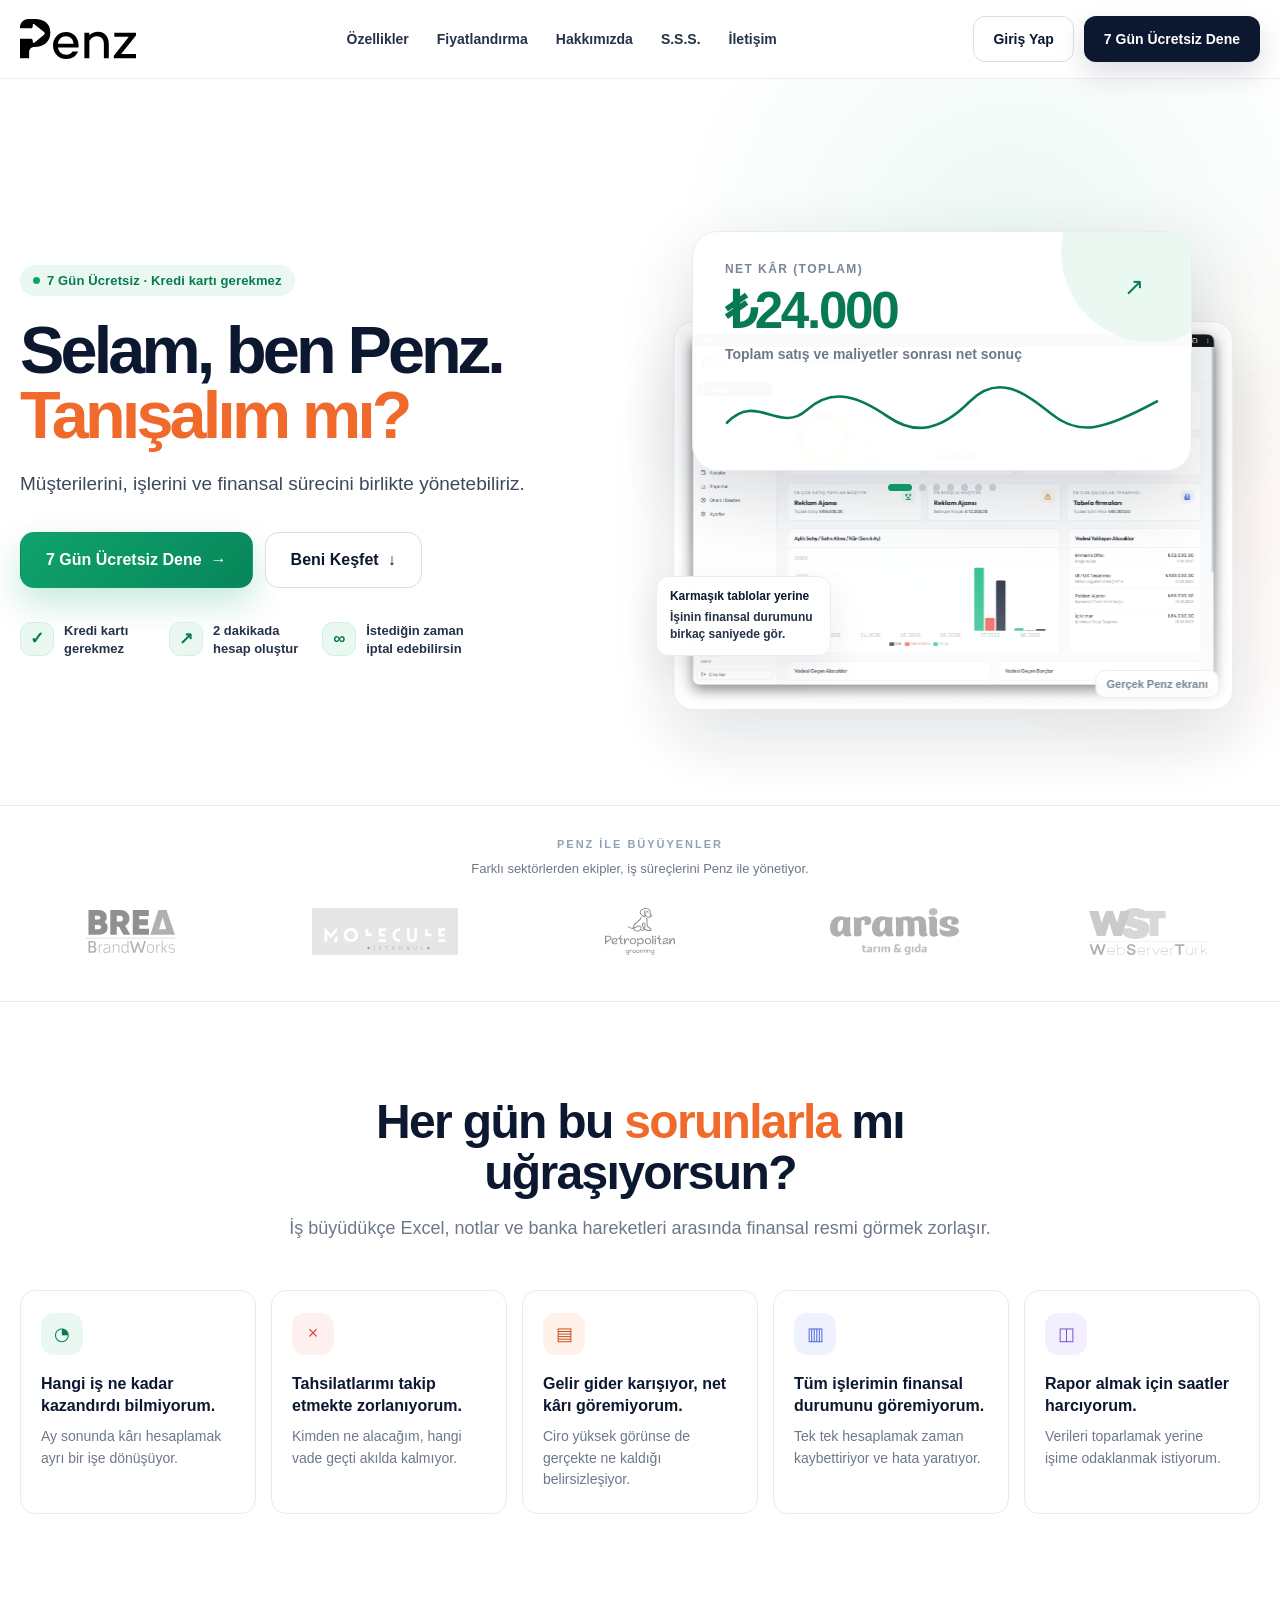
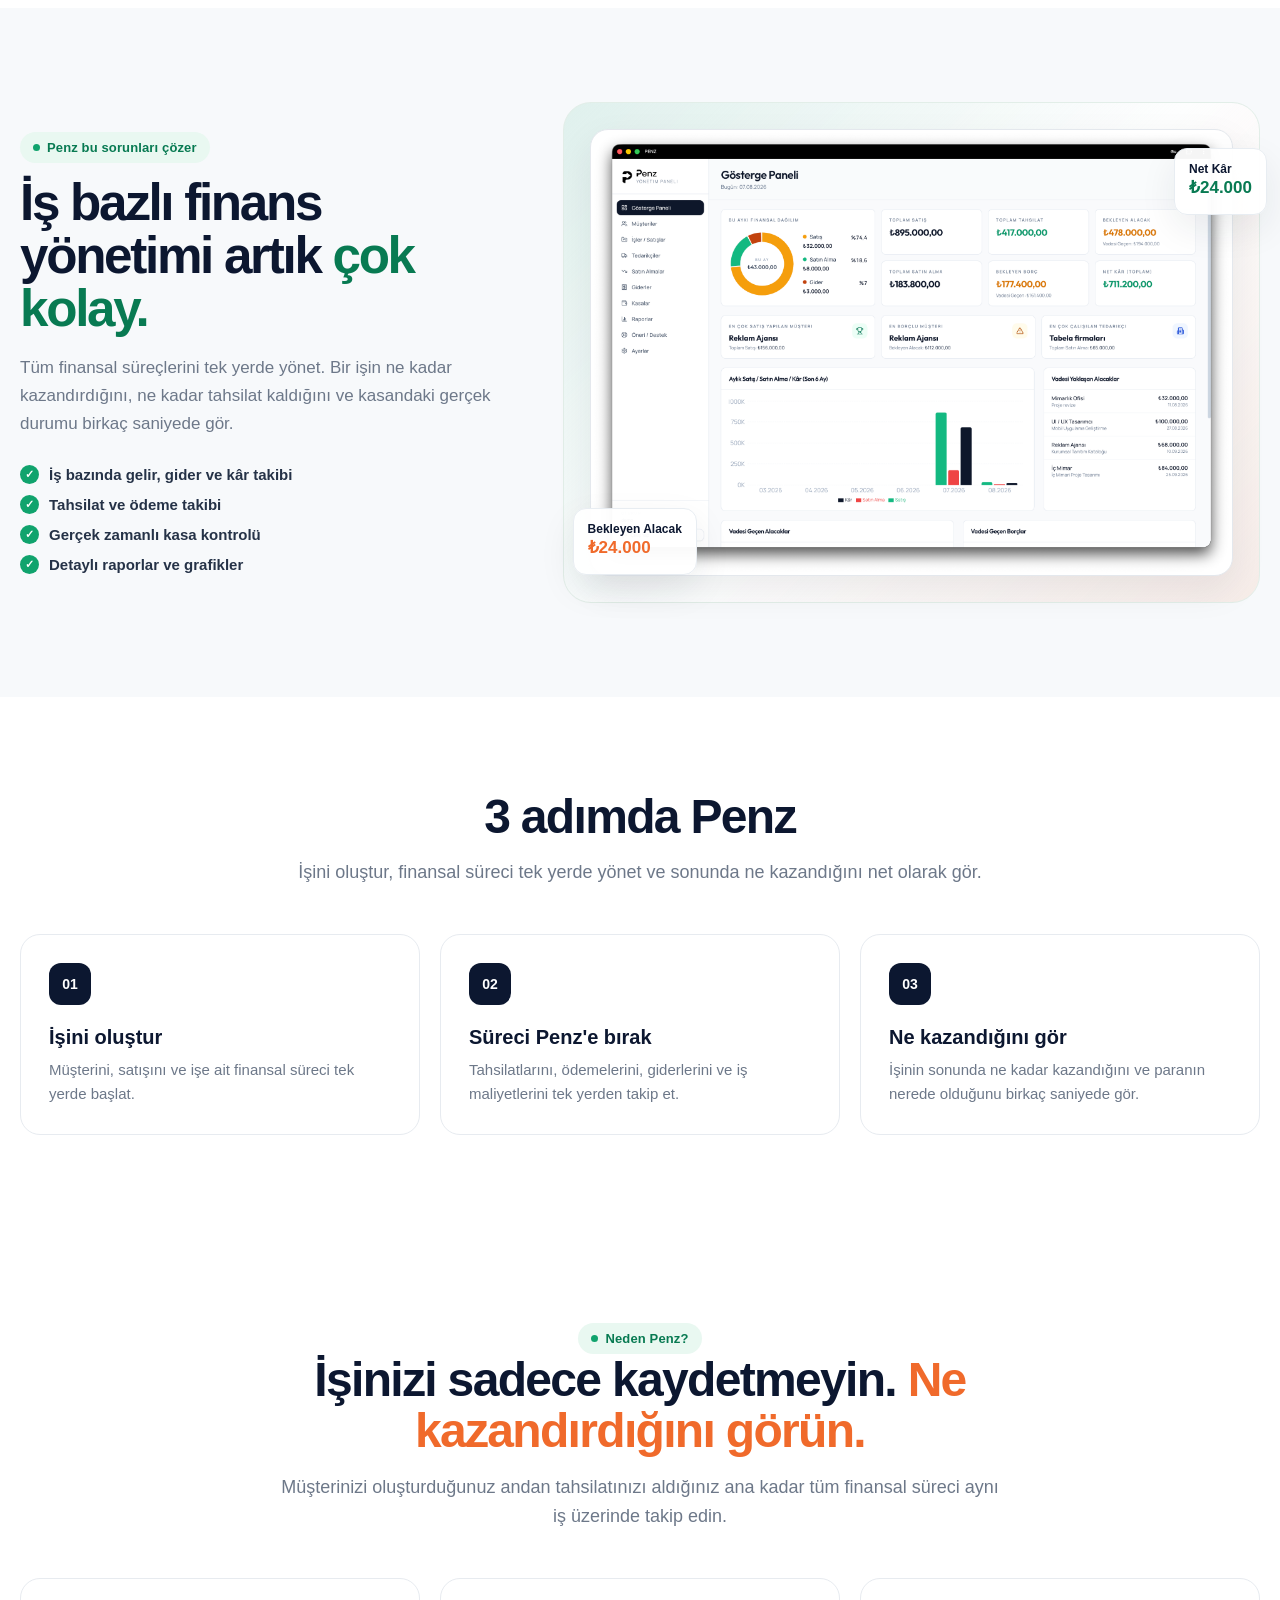
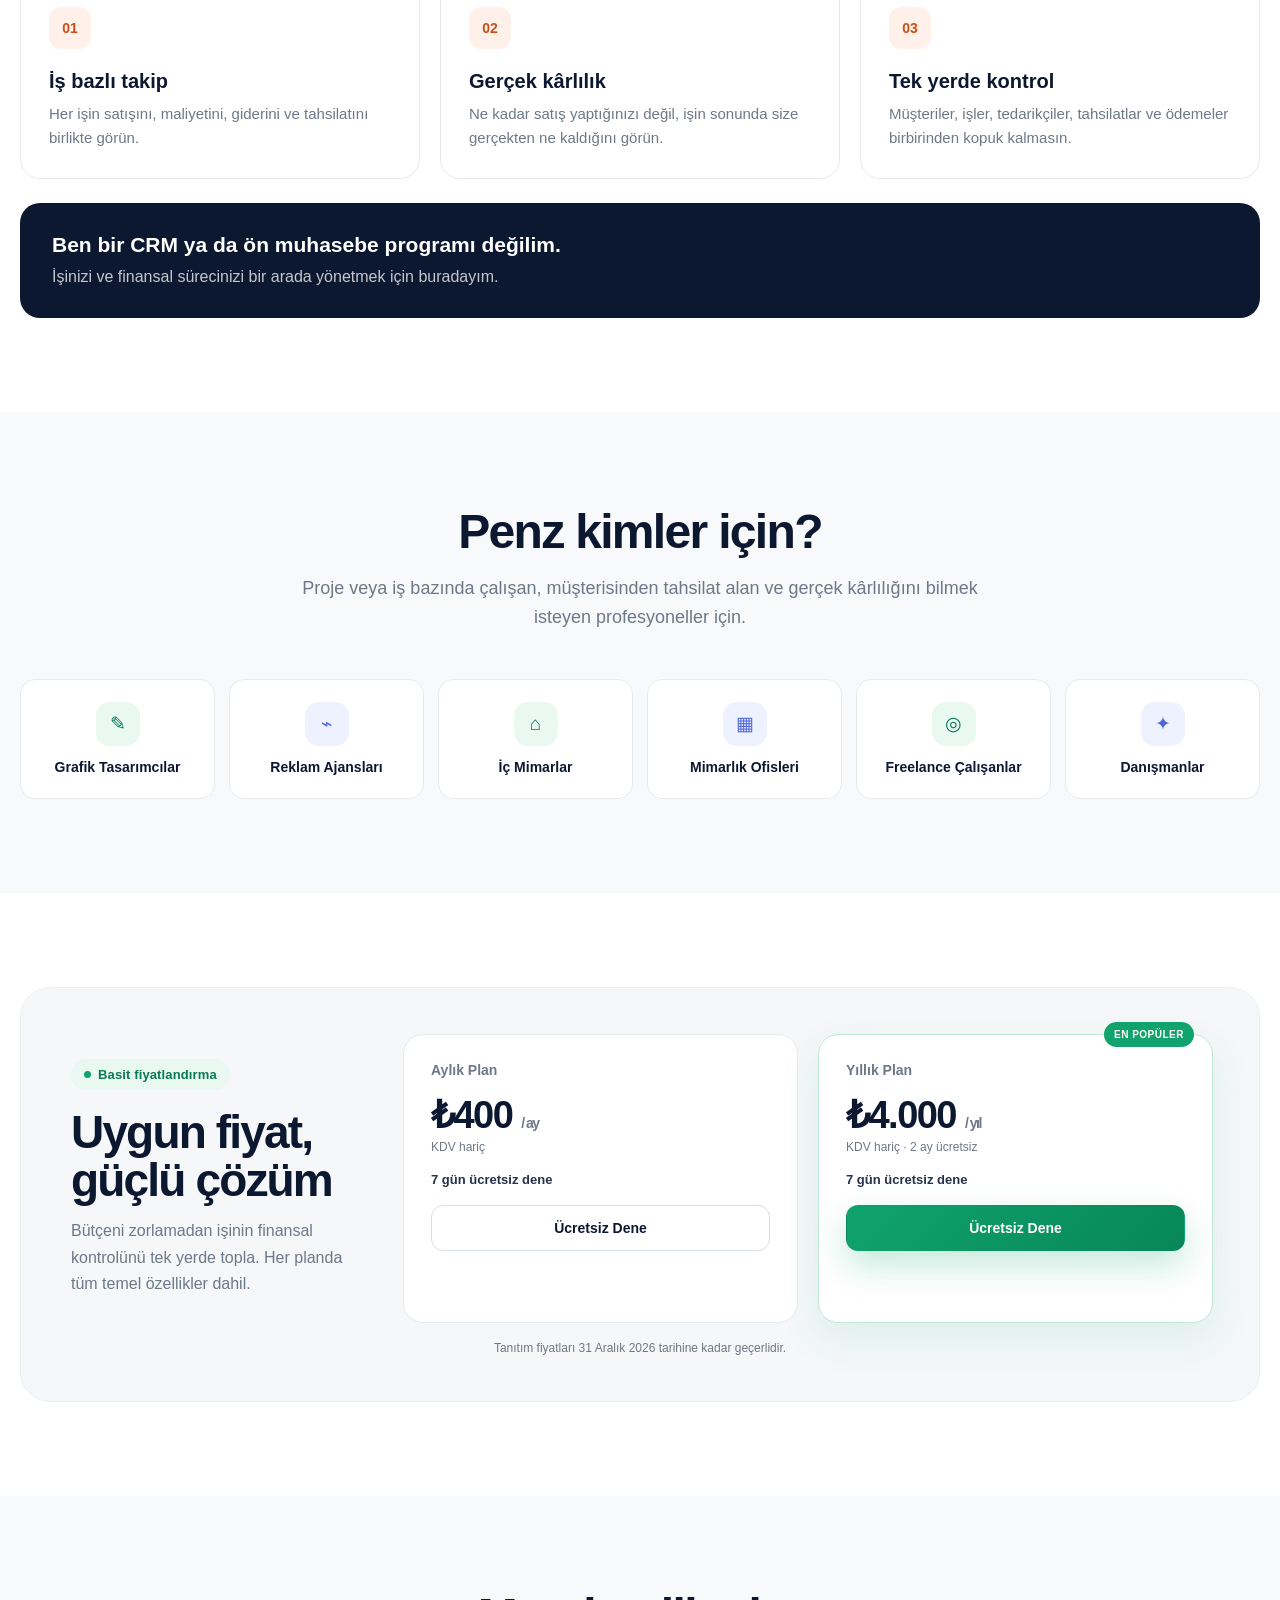
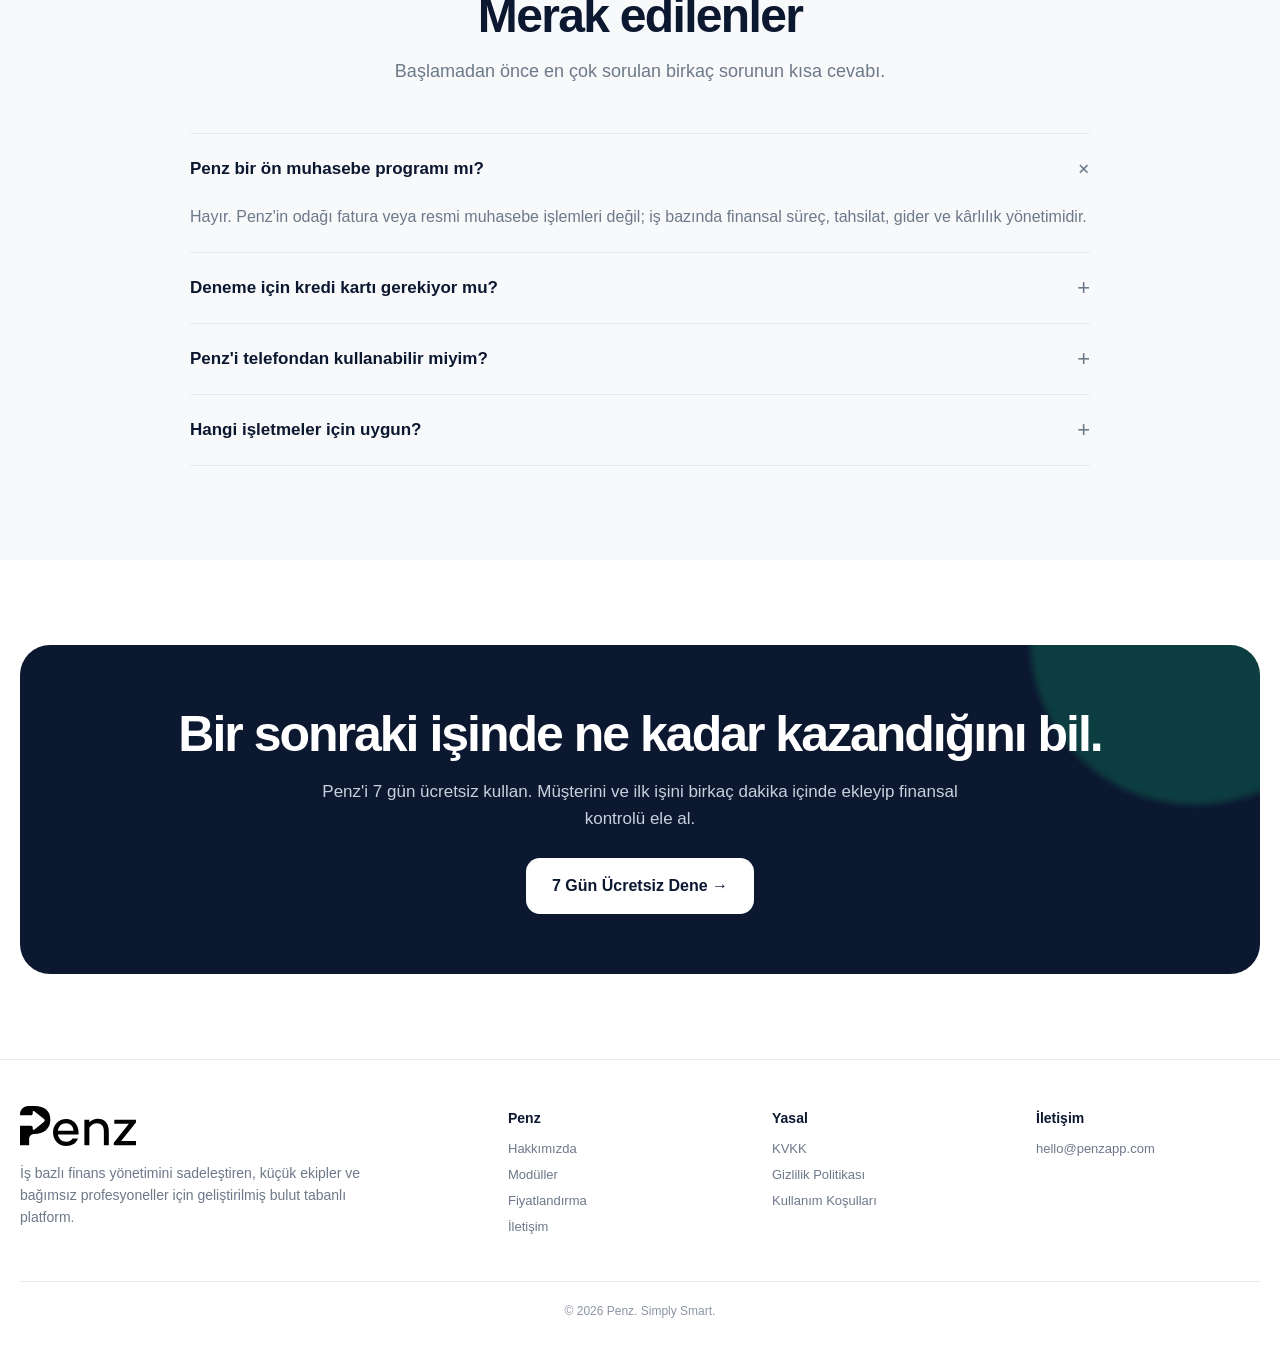
==== commit d8991acb: "Add files via upload" ====
--- a/index.html
+++ b/index.html
@@ -41,7 +41,26 @@
 
 <title>Penz | Simply Smart</title>
 
-<link href="assets/css/index.css" rel="stylesheet"/><link href="site.webmanifest" rel="manifest"/><link href="assets/favicon/favicon.ico" rel="icon"/><link href="assets/favicon/favicon-32x32.png" rel="icon" sizes="32x32" type="image/png"/><link href="assets/favicon/apple-touch-icon.png" rel="apple-touch-icon" sizes="180x180"/><meta content="#ffffff" name="theme-color"/></head>
+<link href="assets/css/index.css" rel="stylesheet"/><link href="site.webmanifest" rel="manifest"/><link href="assets/favicon/favicon.ico" rel="icon"/><link href="assets/favicon/favicon-32x32.png" rel="icon" sizes="32x32" type="image/png"/><link href="assets/favicon/apple-touch-icon.png" rel="apple-touch-icon" sizes="180x180"/><meta content="#ffffff" name="theme-color"/>
+<!-- Meta Pixel Code -->
+<script>
+!function(f,b,e,v,n,t,s)
+{if(f.fbq)return;n=f.fbq=function(){n.callMethod?
+n.callMethod.apply(n,arguments):n.queue.push(arguments)};
+if(!f._fbq)f._fbq=n;n.push=n;n.loaded=!0;n.version='2.0';
+n.queue=[];t=b.createElement(e);t.async=!0;
+t.src=v;s=b.getElementsByTagName(e)[0];
+s.parentNode.insertBefore(t,s)}(window, document,'script',
+'https://connect.facebook.net/en_US/fbevents.js');
+fbq('init', '2030051017618303');
+fbq('track', 'PageView');
+</script>
+<noscript><img height="1" width="1" style="display:none"
+src="https://www.facebook.com/tr?id=2030051017618303&ev=PageView&noscript=1"
+/></noscript>
+<!-- End Meta Pixel Code -->
+
+</head>
 <body>
 <!-- Yandex.Metrika counter (noscript) -->
 <noscript><div><img src="https://mc.yandex.ru/watch/111467088" style="position:absolute; left:-9999px;" alt="" /></div></noscript>
--- a/assets/css/index.css
+++ b/assets/css/index.css
@@ -497,4 +497,14 @@
       html { scroll-behavior: auto; }
       *, *::before, *::after { animation-duration: .01ms !important; animation-iteration-count: 1 !important; transition-duration: .01ms !important; }
     }
-  +
+/* Why Penz */
+.why-grid { display:grid; grid-template-columns:repeat(3,1fr); gap:20px; }
+.why-card { padding:28px; border:1px solid var(--line); border-radius:var(--radius-lg); background:#fff; }
+.why-no { display:inline-grid; place-items:center; width:42px; height:42px; border-radius:12px; background:var(--orange-soft); color:var(--orange-dark); font-size:14px; font-weight:850; }
+.why-card h3 { margin:21px 0 9px; font-size:20px; }
+.why-card p { margin:0; color:var(--muted); line-height:1.6; font-size:15px; }
+.penz-voice { margin-top:24px; padding:28px 32px; border-radius:var(--radius-lg); background:var(--ink); color:#fff; display:flex; flex-direction:column; gap:6px; }
+.penz-voice strong { font-size:21px; line-height:1.35; }
+.penz-voice span { color:rgba(255,255,255,.76); font-size:16px; line-height:1.55; }
+@media (max-width: 760px) { .why-grid { grid-template-columns:1fr; }
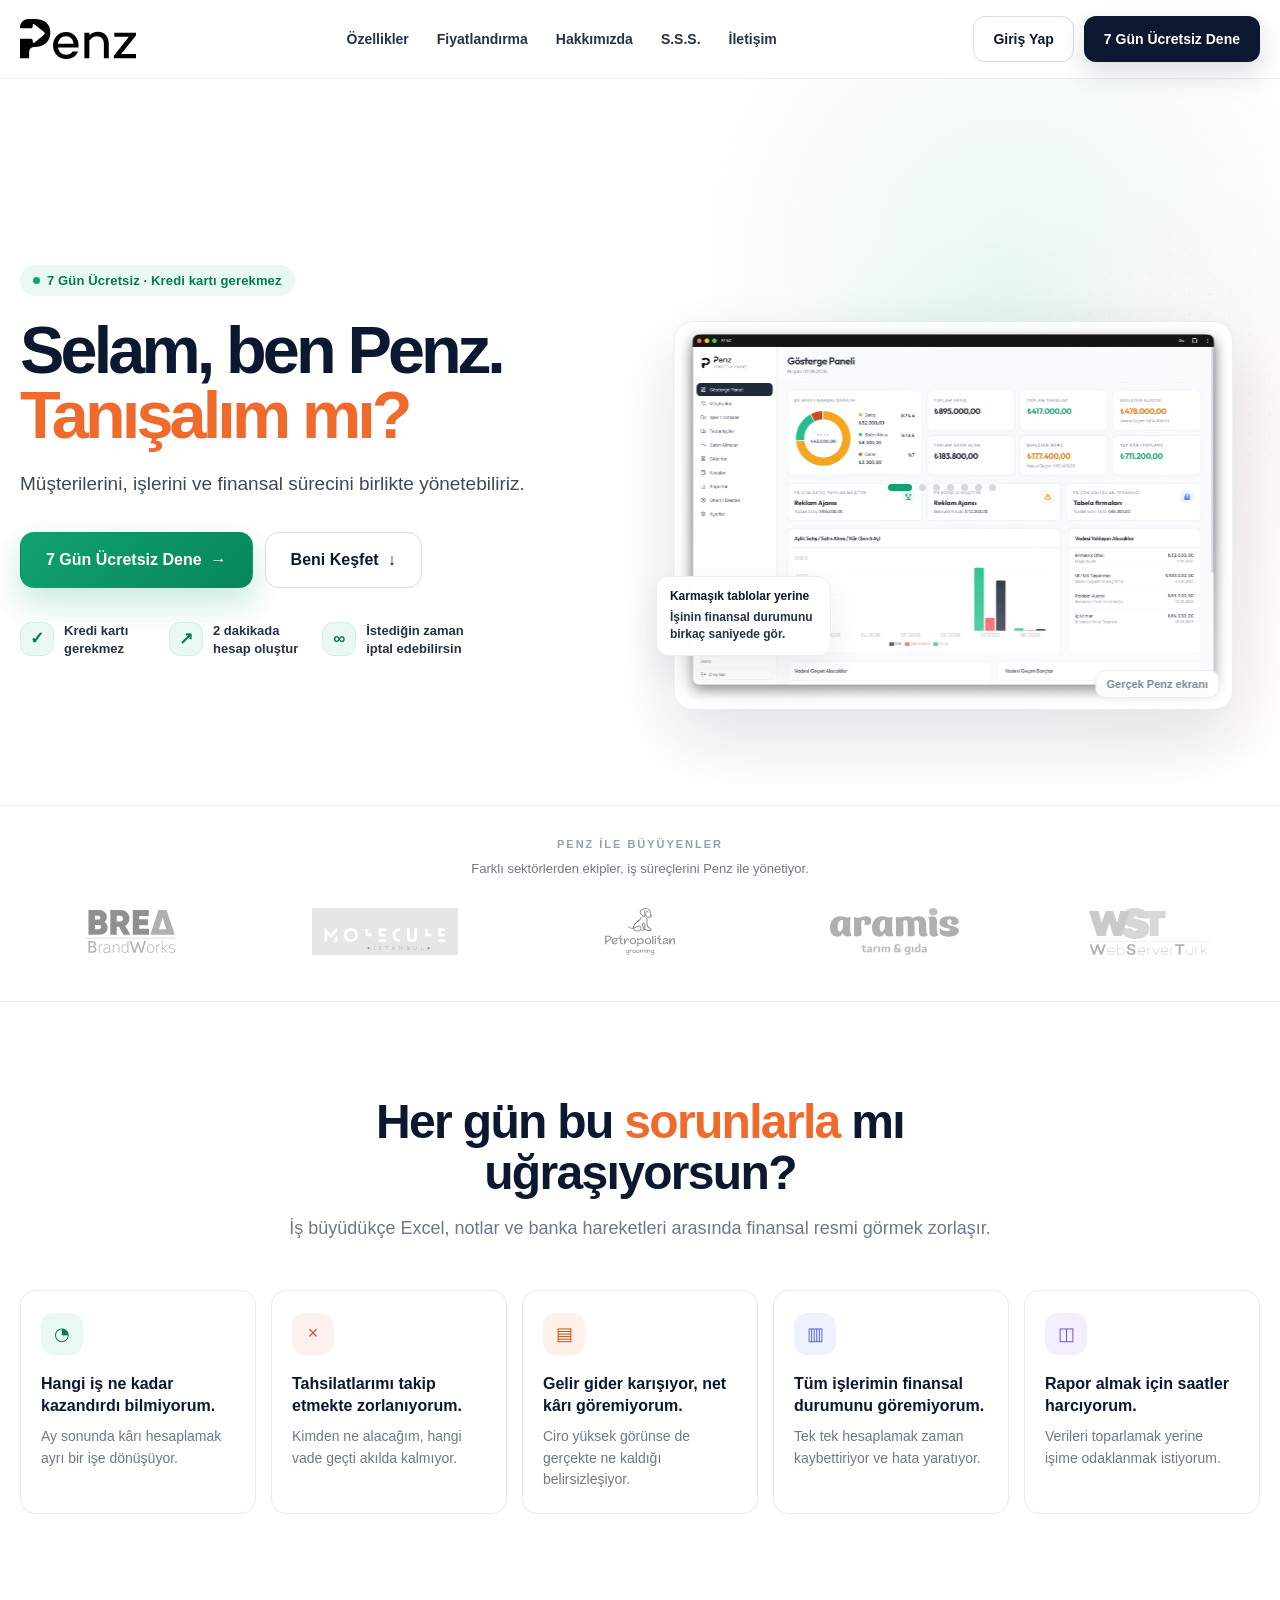
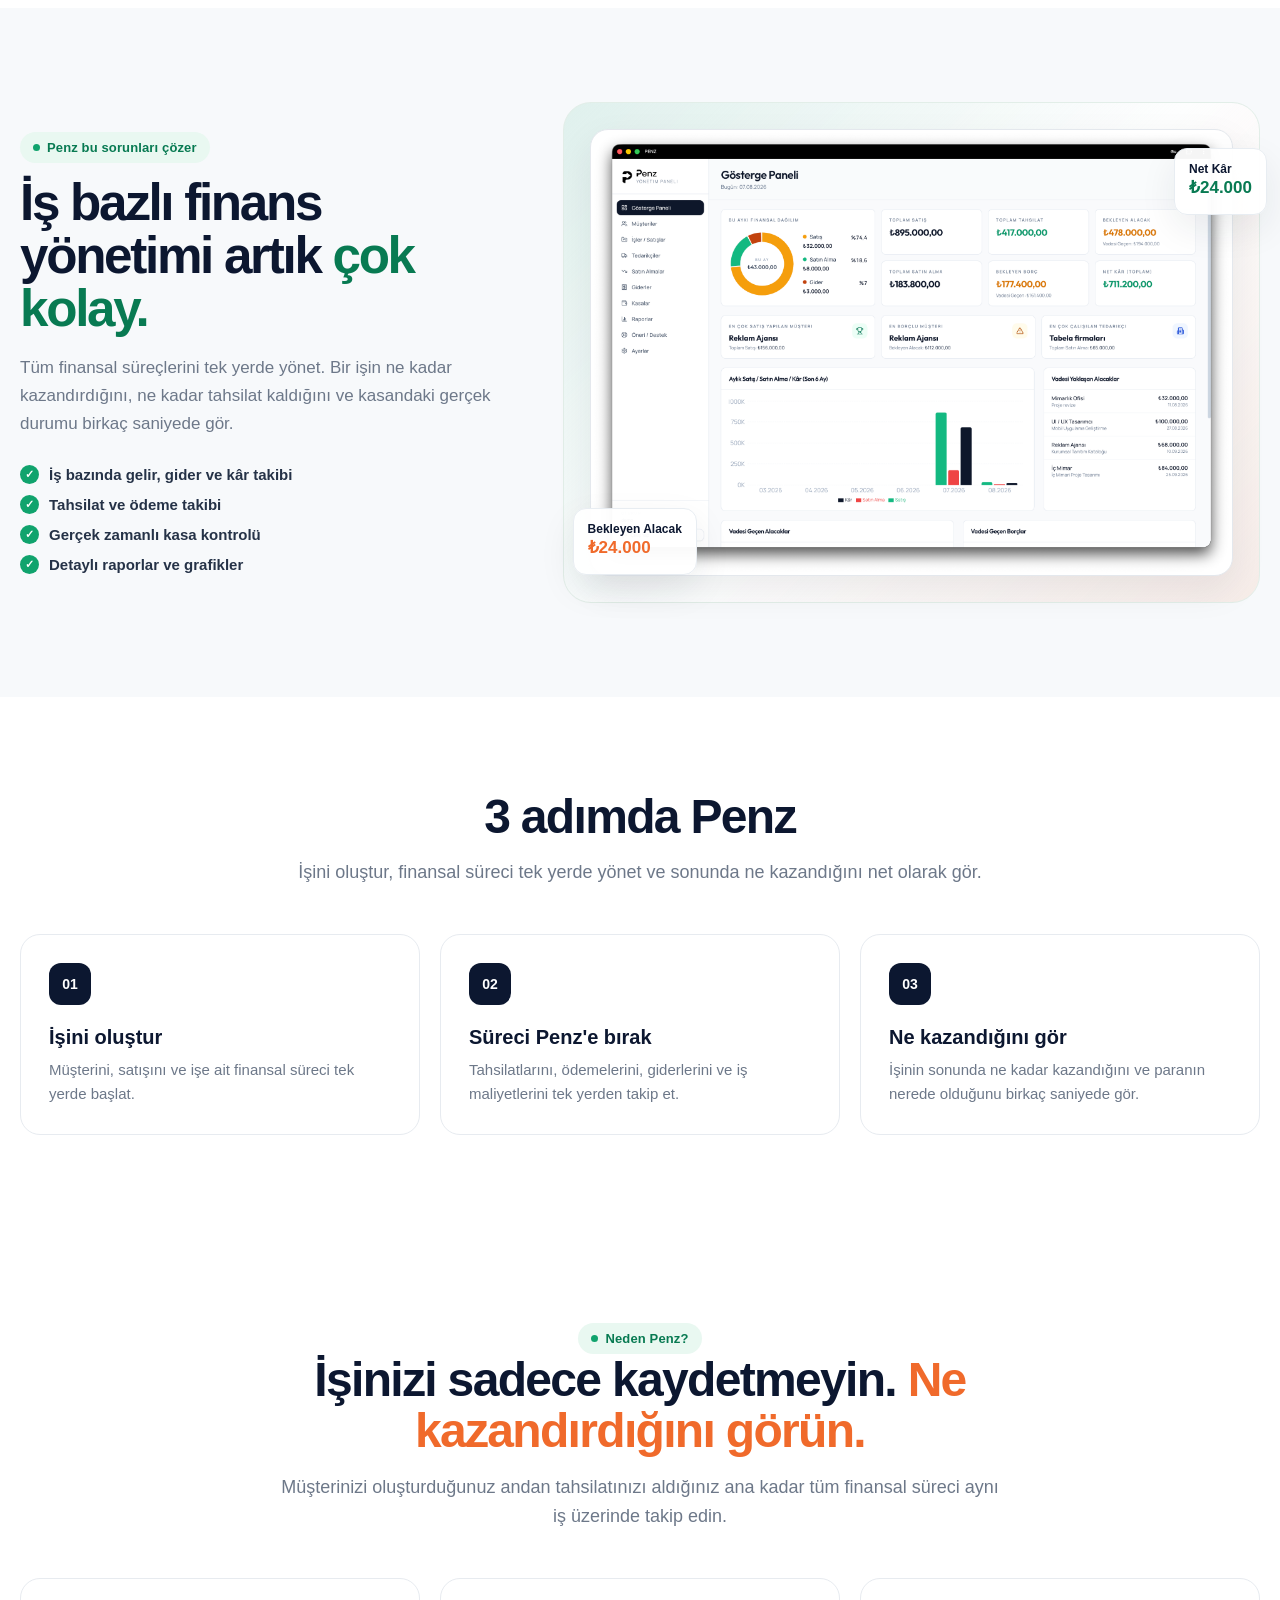
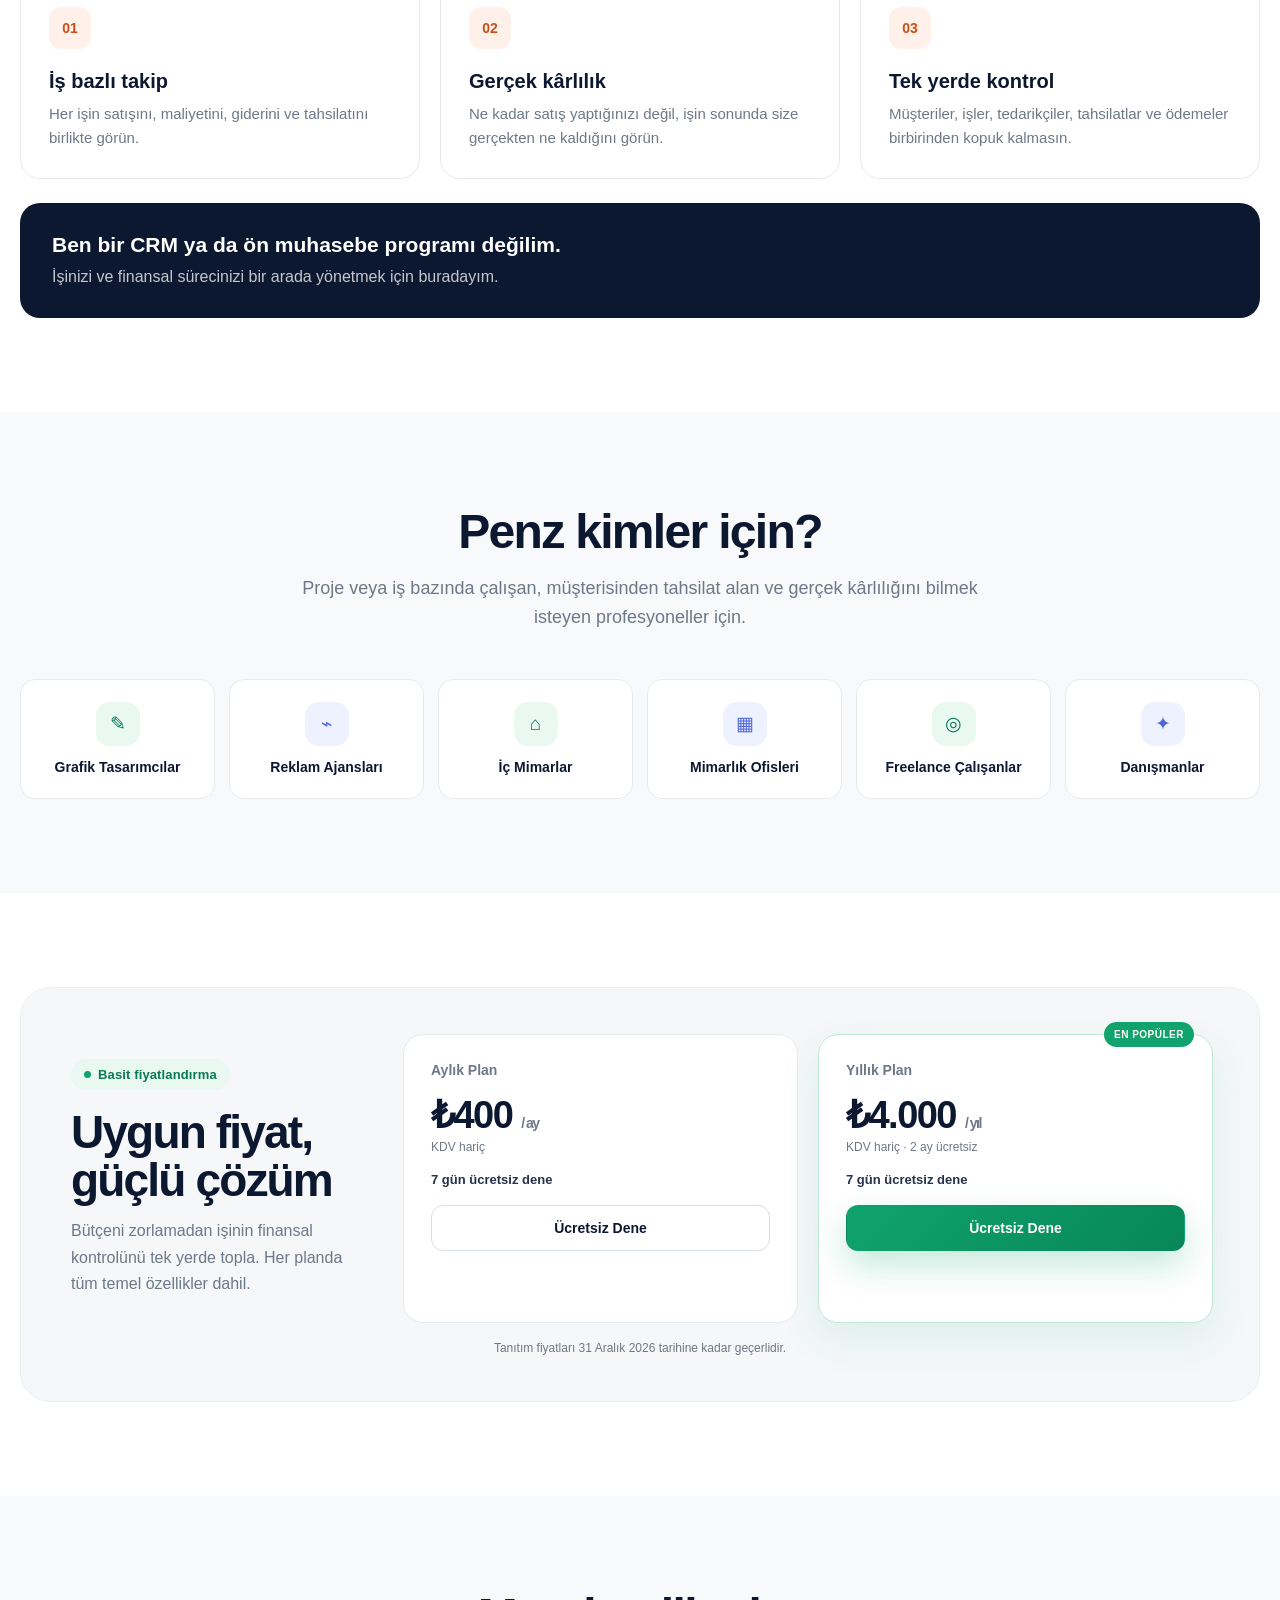
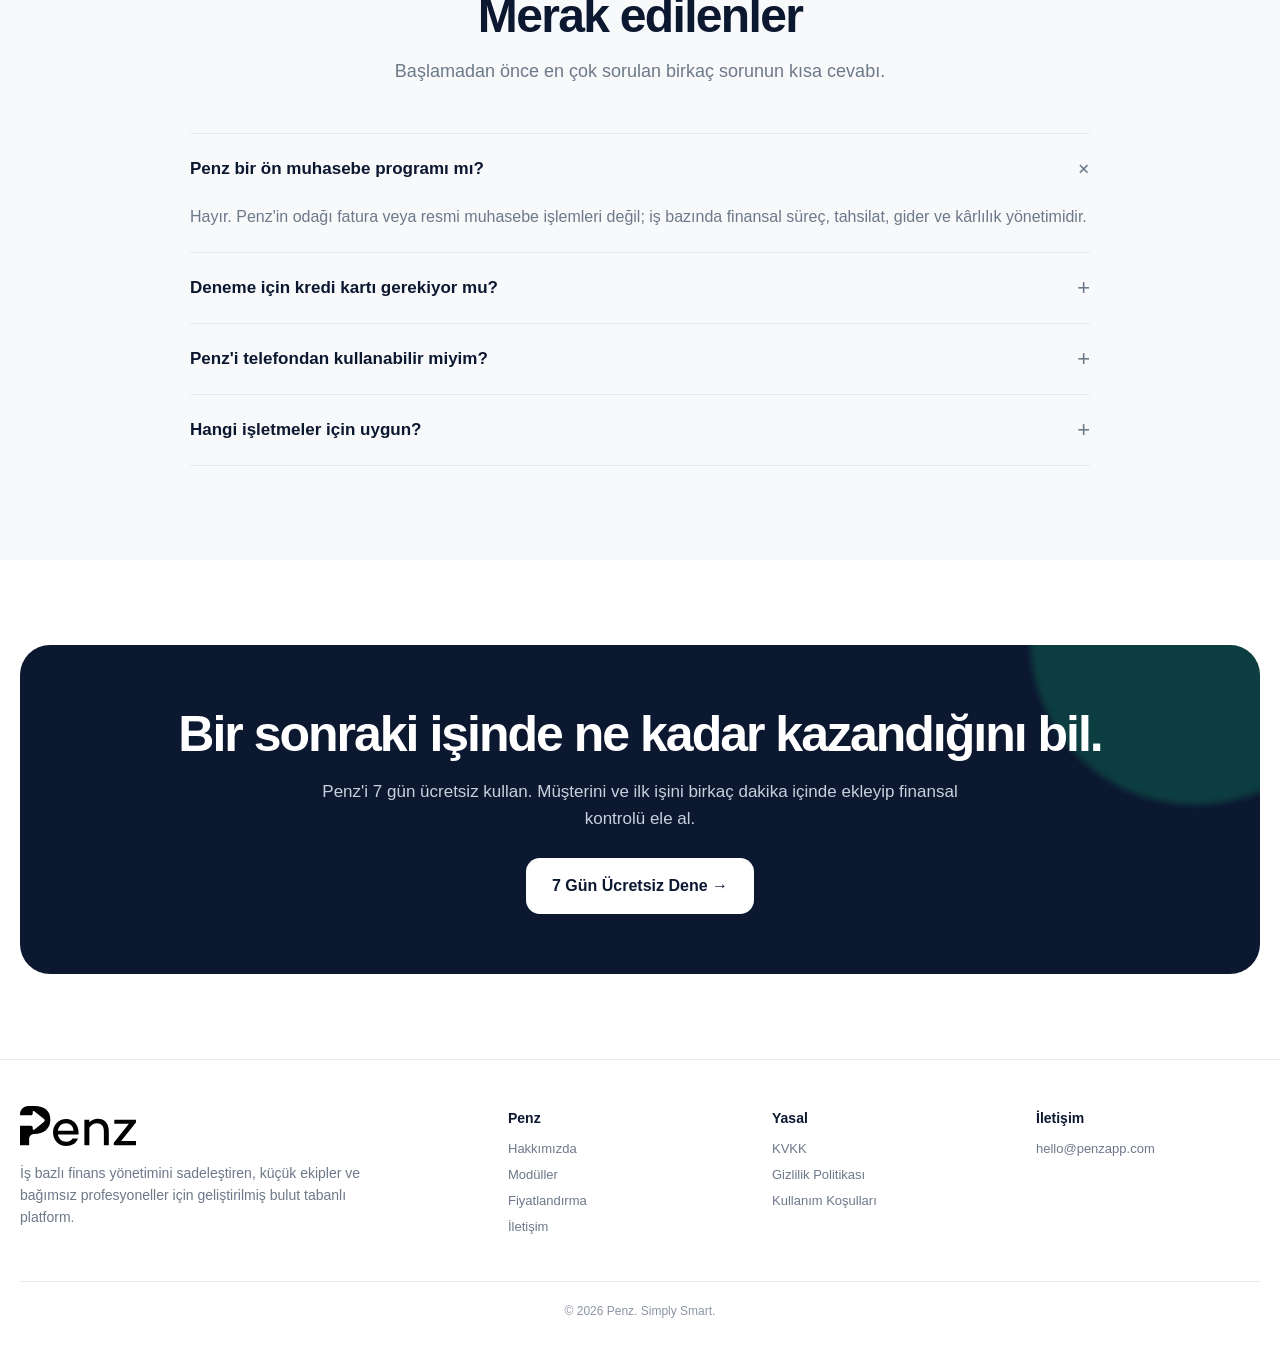
==== commit 5642ce05: "Add files via upload" ====
--- a/index.html
+++ b/index.html
@@ -14,16 +14,14 @@
     ym(111467088, 'init', {ssr:true, webvisor:true, clickmap:true, ecommerce:"dataLayer", referrer: document.referrer, url: location.href, accurateTrackBounce:true, trackLinks:true});
 </script>
 <!-- /Yandex.Metrika counter -->
-
 <!-- Google tag (gtag.js) -->
-<script async src="https://www.googletagmanager.com/gtag/js?id=G-F95LWD4E8N"></script>
+<script async="" src="https://www.googletagmanager.com/gtag/js?id=G-F95LWD4E8N"></script>
 <script>
 window.dataLayer = window.dataLayer || [];
 function gtag(){dataLayer.push(arguments);}
 gtag('js', new Date());
 gtag('config', 'G-F95LWD4E8N');
 </script>
-
 <!-- Google tag (gtag.js) -->
 <meta charset="utf-8"/>
 <meta content="width=device-width, initial-scale=1" name="viewport"/>
@@ -38,9 +36,7 @@
 <meta content="Penz | Simply Smart" name="twitter:title"/>
 <meta content="Penz ile iş bazında kârınızı, tahsilatlarınızı, giderlerinizi ve nakit durumunuzu tek ekranda takip edin. 7 gün ücretsiz, kredi kartı gerekmez." name="twitter:description"/>
 <meta content="https://penzapp.com/images/social/penz-open-graph.jpg" name="twitter:image"/>
-
 <title>Penz | Simply Smart</title>
-
 <link href="assets/css/index.css" rel="stylesheet"/><link href="site.webmanifest" rel="manifest"/><link href="assets/favicon/favicon.ico" rel="icon"/><link href="assets/favicon/favicon-32x32.png" rel="icon" sizes="32x32" type="image/png"/><link href="assets/favicon/apple-touch-icon.png" rel="apple-touch-icon" sizes="180x180"/><meta content="#ffffff" name="theme-color"/>
 <!-- Meta Pixel Code -->
 <script>
@@ -55,17 +51,13 @@
 fbq('init', '2030051017618303');
 fbq('track', 'PageView');
 </script>
-<noscript><img height="1" width="1" style="display:none"
-src="https://www.facebook.com/tr?id=2030051017618303&ev=PageView&noscript=1"
-/></noscript>
+<noscript><img height="1" src="https://www.facebook.com/tr?id=2030051017618303&amp;ev=PageView&amp;noscript=1" style="display:none" width="1"/></noscript>
 <!-- End Meta Pixel Code -->
-
 </head>
 <body>
 <!-- Yandex.Metrika counter (noscript) -->
-<noscript><div><img src="https://mc.yandex.ru/watch/111467088" style="position:absolute; left:-9999px;" alt="" /></div></noscript>
+<noscript><div><img alt="" src="https://mc.yandex.ru/watch/111467088" style="position:absolute; left:-9999px;"/></div></noscript>
 <!-- /Yandex.Metrika counter (noscript) -->
-
 <header class="site-header">
 <div class="container nav" id="mainNav">
 <a aria-label="Penz ana sayfa" class="brand" href="#top">
@@ -73,8 +65,8 @@
 </a>
 <nav aria-label="Ana menü" class="nav-links"><a href="service.html">Özellikler</a><a href="pricing.html">Fiyatlandırma</a><a href="about.html">Hakkımızda</a><a href="faqs.html">S.S.S.</a><a href="contact.html">İletişim</a></nav>
 <div class="nav-actions">
-<a class="btn btn-outline" href="https://app.penzapp.com" rel="noopener" target="_blank">Giriş Yap</a>
-<a class="btn btn-dark" href="https://app.penzapp.com" rel="noopener" target="_blank">7 Gün Ücretsiz Dene</a>
+<a class="btn btn-outline" href="https://app.penzapp.com/login" rel="noopener" target="_blank">Giriş Yap</a>
+<a class="btn btn-dark" href="https://app.penzapp.com/register" rel="noopener" target="_blank">7 Gün Ücretsiz Dene</a>
 <button aria-expanded="false" aria-label="Menüyü aç" class="menu-btn" id="menuBtn">☰</button>
 </div>
 </div>
@@ -87,7 +79,7 @@
 <h1>Selam, ben Penz. <span class="accent">Tanışalım mı?</span></h1>
 <p class="hero-lead">Müşterilerini, işlerini ve finansal sürecini birlikte yönetebiliriz.</p>
 <div class="hero-actions">
-<a class="btn btn-green btn-lg" href="https://app.penzapp.com" rel="noopener" target="_blank">7 Gün Ücretsiz Dene <span aria-hidden="true">→</span></a>
+<a class="btn btn-green btn-lg" href="https://app.penzapp.com/register" rel="noopener" target="_blank">7 Gün Ücretsiz Dene <span aria-hidden="true">→</span></a>
 <a class="btn btn-outline btn-lg" href="#nasil">Beni Keşfet <span aria-hidden="true">↓</span></a>
 </div>
 <div aria-label="Deneme avantajları" class="trust-row">
@@ -248,7 +240,7 @@
 <div class="price">₺400 <small>/ ay</small></div>
 <div class="vat">KDV hariç</div>
 <div class="trial">7 gün ücretsiz dene</div>
-<a class="btn btn-outline" href="https://app.penzapp.com" rel="noopener" target="_blank">Ücretsiz Dene</a>
+<a class="btn btn-outline" href="https://app.penzapp.com/register" rel="noopener" target="_blank">Ücretsiz Dene</a>
 </article>
 <article class="price-card featured">
 <span class="popular">En Popüler</span>
@@ -256,7 +248,7 @@
 <div class="price">₺4.000 <small>/ yıl</small></div>
 <div class="vat">KDV hariç · 2 ay ücretsiz</div>
 <div class="trial">7 gün ücretsiz dene</div>
-<a class="btn btn-green" href="https://app.penzapp.com" rel="noopener" target="_blank">Ücretsiz Dene</a>
+<a class="btn btn-green" href="https://app.penzapp.com/register" rel="noopener" target="_blank">Ücretsiz Dene</a>
 </article>
 </div>
 <div class="pricing-note">Tanıtım fiyatları 31 Aralık 2026 tarihine kadar geçerlidir.</div>
@@ -290,7 +282,7 @@
 <div class="cta-panel">
 <h2>Bir sonraki işinde ne kadar kazandığını bil.</h2>
 <p>Penz'i 7 gün ücretsiz kullan. Müşterini ve ilk işini birkaç dakika içinde ekleyip finansal kontrolü ele al.</p>
-<a class="btn btn-lg" href="https://app.penzapp.com" rel="noopener" target="_blank">7 Gün Ücretsiz Dene →</a>
+<a class="btn btn-lg" href="https://app.penzapp.com/register" rel="noopener" target="_blank">7 Gün Ücretsiz Dene →</a>
 </div>
 </div>
 </section>
@@ -309,6 +301,5 @@
 <div class="copyright">© <span id="year"></span> Penz. Simply Smart.</div>
 </div>
 </footer>
-
 <script defer="True" src="assets/js/index.js"></script></body>
 </html>
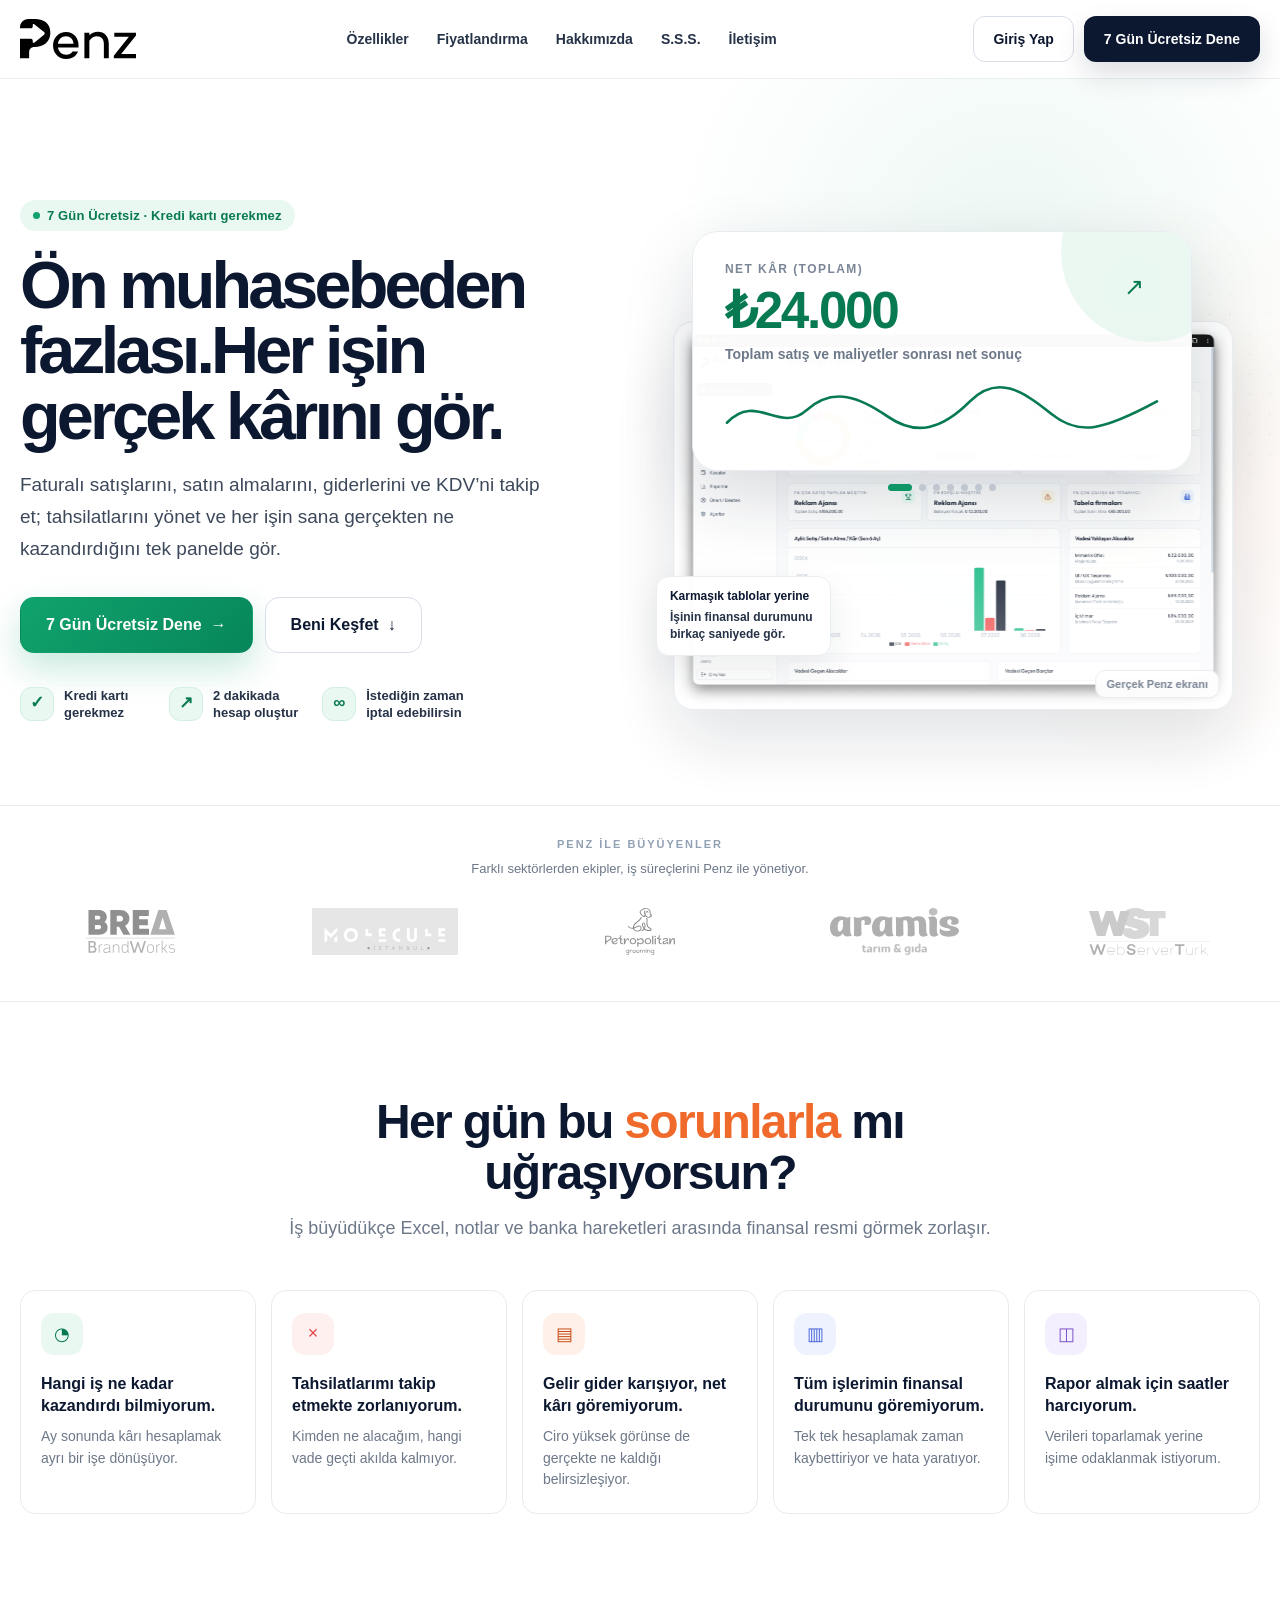
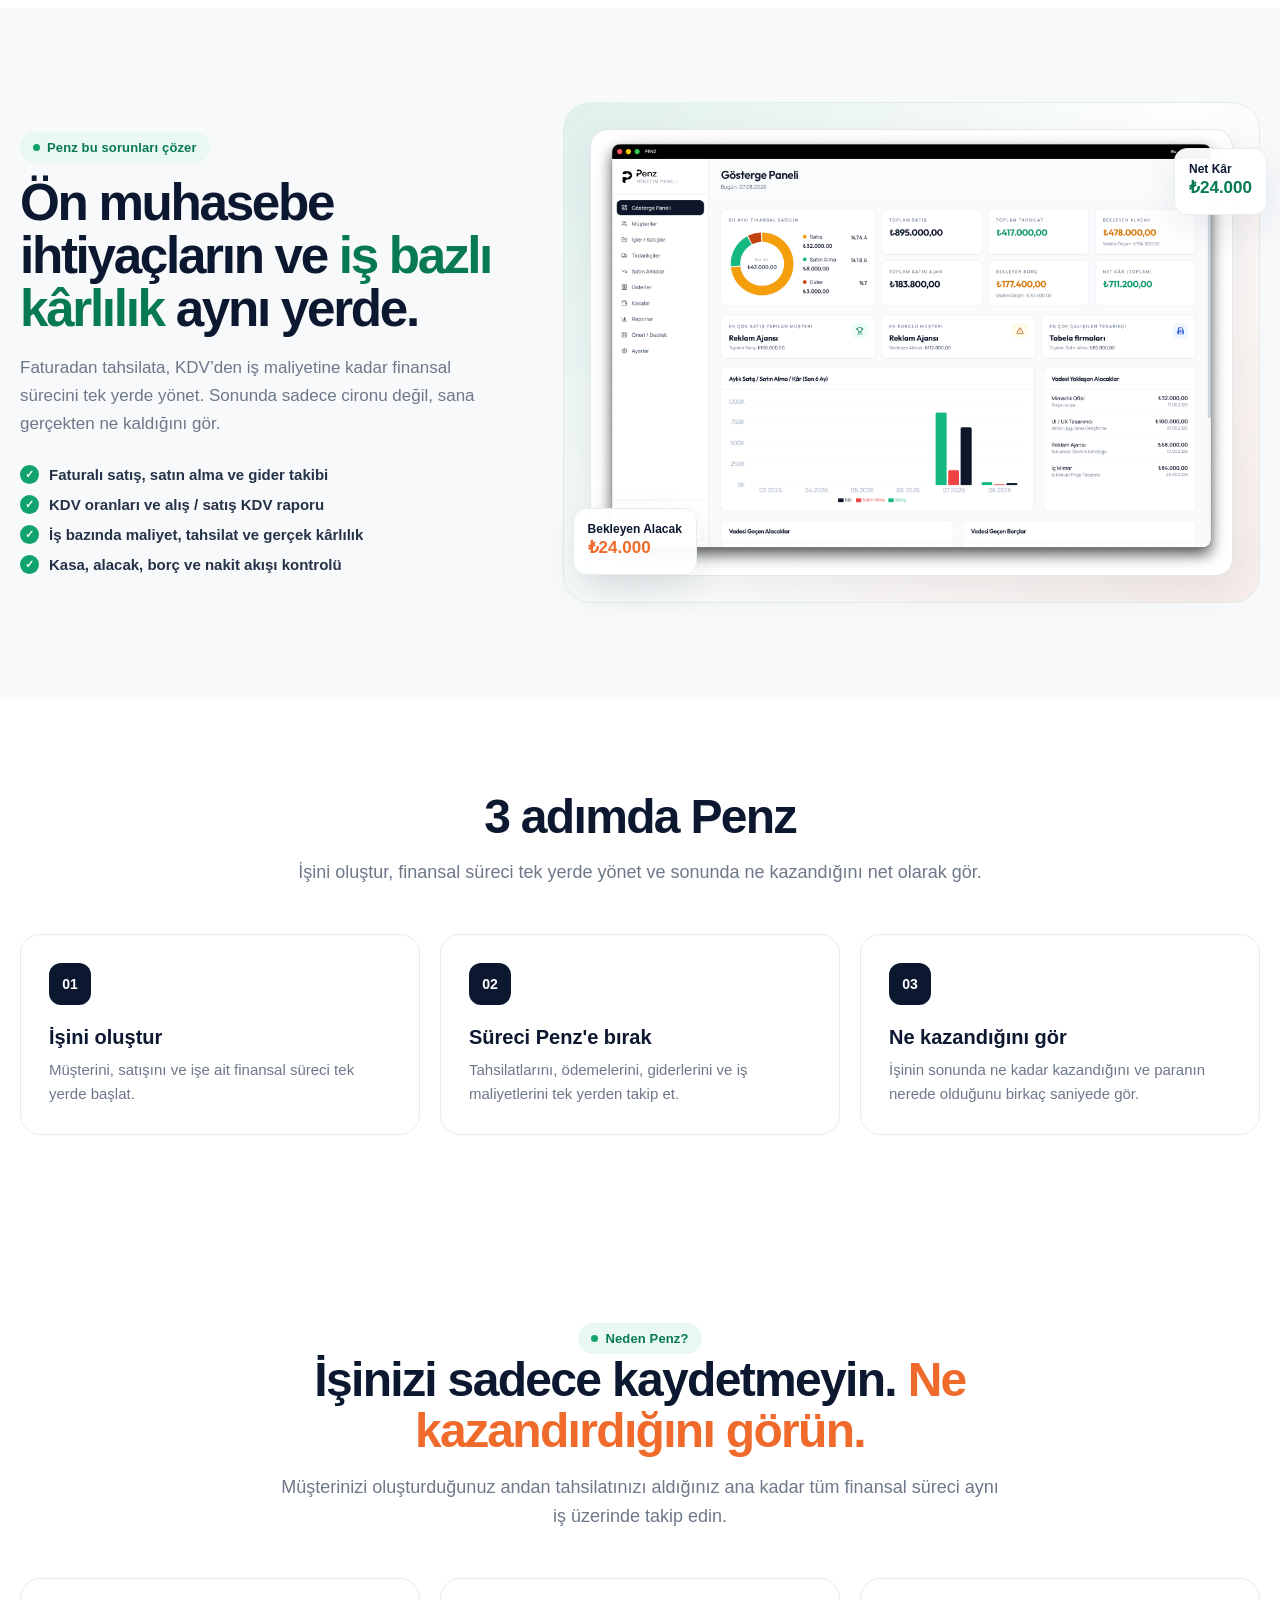
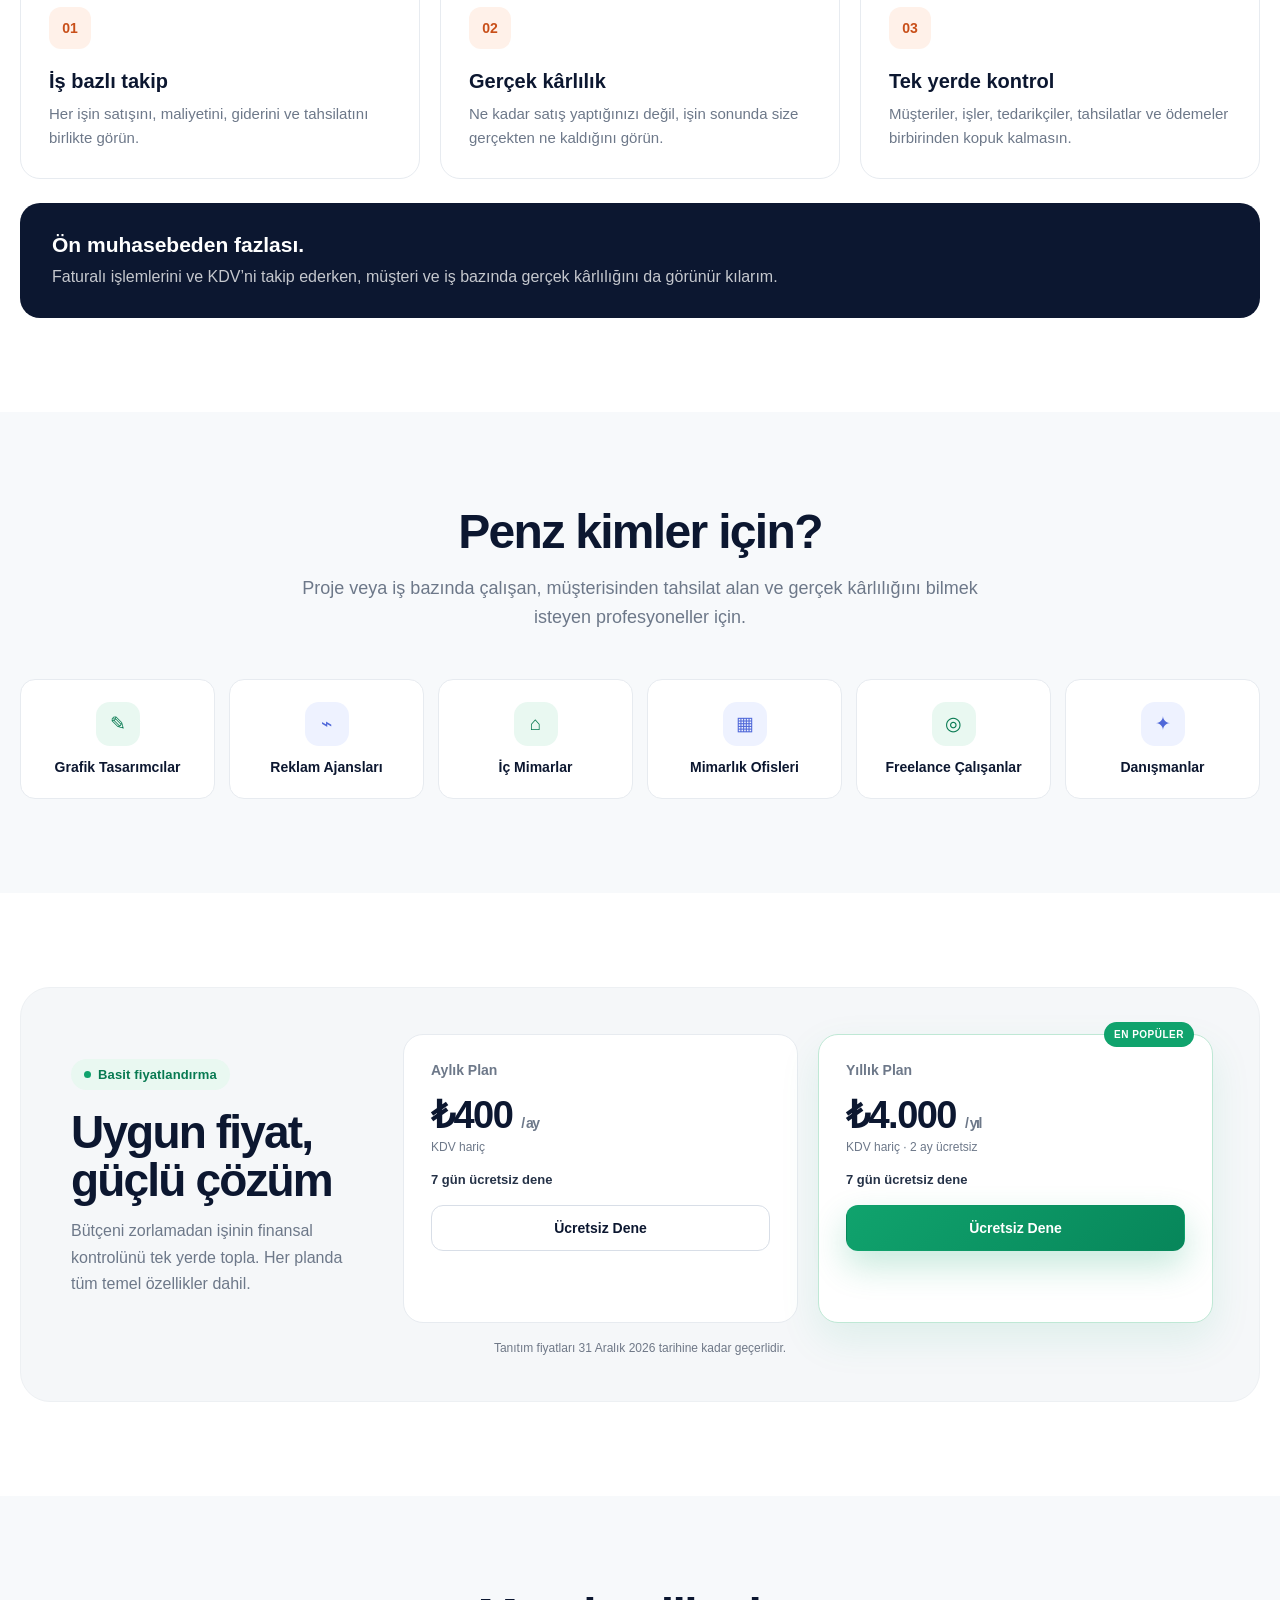
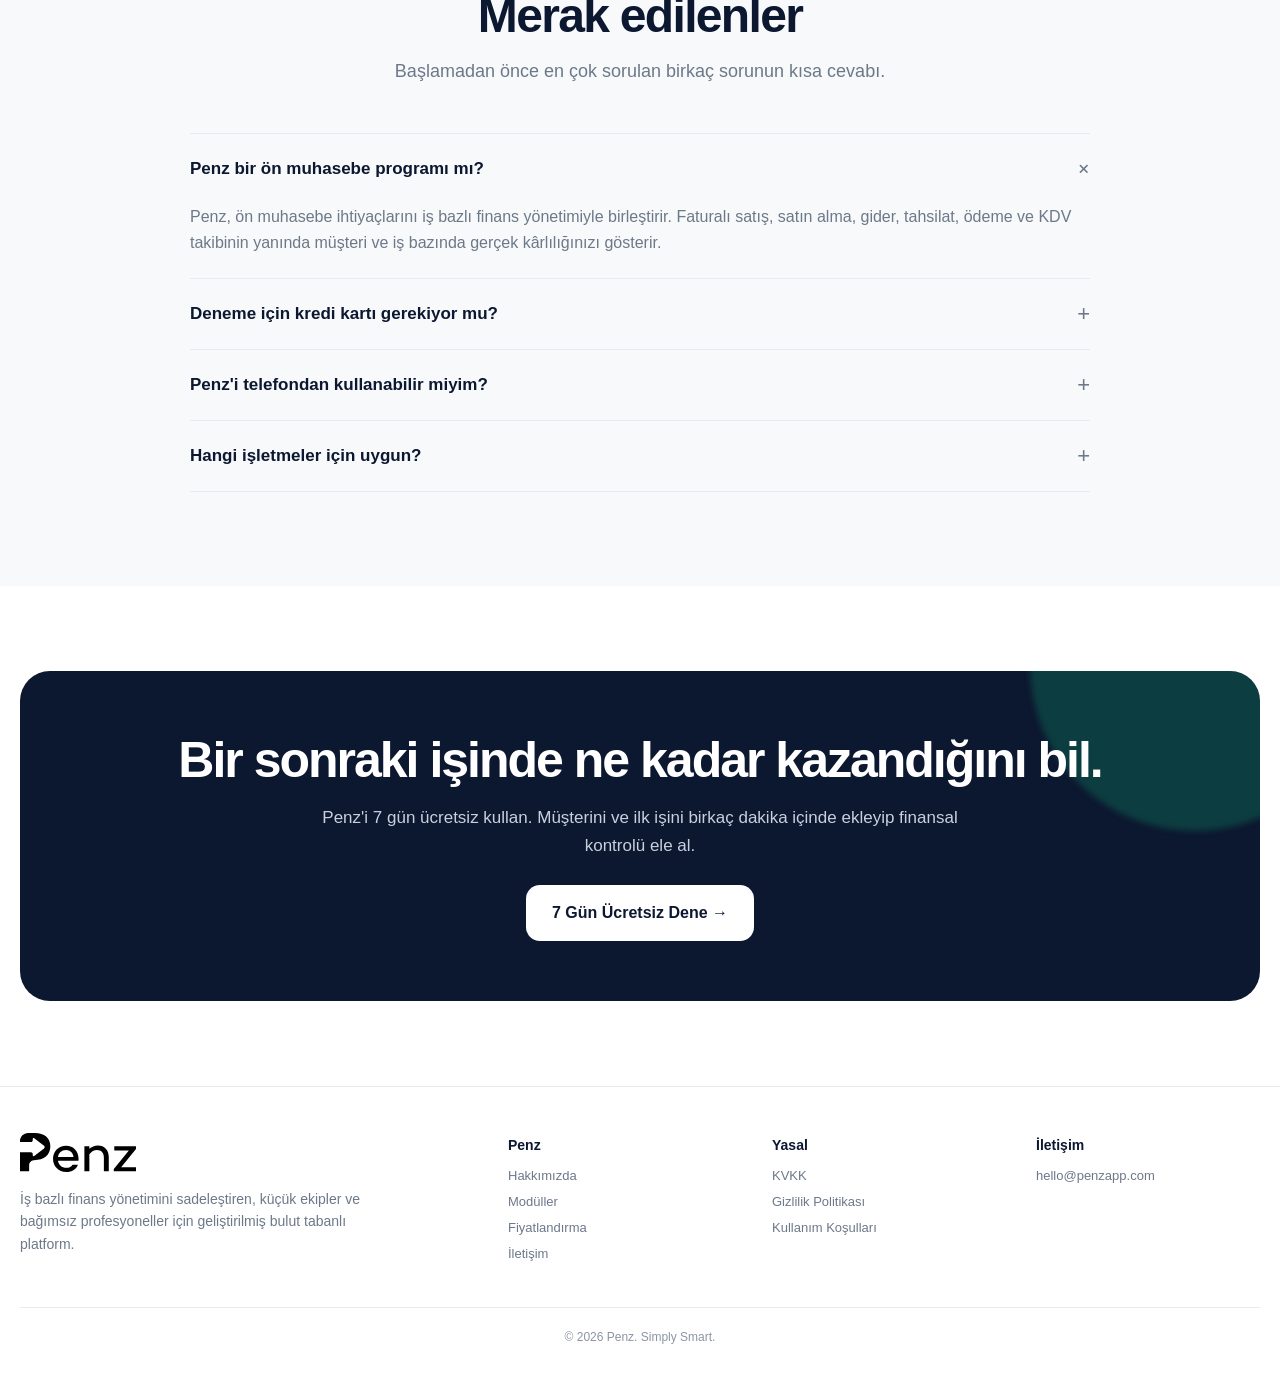
==== commit 5e1b55d7: "Add files via upload" ====
--- a/index.html
+++ b/index.html
@@ -25,16 +25,16 @@
 <!-- Google tag (gtag.js) -->
 <meta charset="utf-8"/>
 <meta content="width=device-width, initial-scale=1" name="viewport"/>
-<meta content="Penz ile iş bazında kârınızı, tahsilatlarınızı, giderlerinizi ve nakit durumunuzu tek ekranda takip edin. 7 gün ücretsiz, kredi kartı gerekmez." name="description"/>
+<meta content="Penz ile faturalı satış, satın alma, gider, KDV, tahsilat ve iş bazlı gerçek kârlılığınızı tek panelde yönetin. 7 gün ücretsiz, kredi kartı gerekmez." name="description"/>
 <link href="https://penzapp.com/" rel="canonical"/>
 <meta content="website" property="og:type"/>
 <meta content="https://penzapp.com/" property="og:url"/>
 <meta content="Penz | Simply Smart" property="og:title"/>
-<meta content="Penz ile iş bazında kârınızı, tahsilatlarınızı, giderlerinizi ve nakit durumunuzu tek ekranda takip edin. 7 gün ücretsiz, kredi kartı gerekmez." property="og:description"/>
+<meta content="Penz ile faturalı satış, satın alma, gider, KDV, tahsilat ve iş bazlı gerçek kârlılığınızı tek panelde yönetin. 7 gün ücretsiz, kredi kartı gerekmez." property="og:description"/>
 <meta content="https://penzapp.com/images/social/penz-open-graph.jpg" property="og:image"/>
 <meta content="summary_large_image" name="twitter:card"/>
 <meta content="Penz | Simply Smart" name="twitter:title"/>
-<meta content="Penz ile iş bazında kârınızı, tahsilatlarınızı, giderlerinizi ve nakit durumunuzu tek ekranda takip edin. 7 gün ücretsiz, kredi kartı gerekmez." name="twitter:description"/>
+<meta content="Penz ile faturalı satış, satın alma, gider, KDV, tahsilat ve iş bazlı gerçek kârlılığınızı tek panelde yönetin. 7 gün ücretsiz, kredi kartı gerekmez." name="twitter:description"/>
 <meta content="https://penzapp.com/images/social/penz-open-graph.jpg" name="twitter:image"/>
 <title>Penz | Simply Smart</title>
 <link href="assets/css/index.css" rel="stylesheet"/><link href="site.webmanifest" rel="manifest"/><link href="assets/favicon/favicon.ico" rel="icon"/><link href="assets/favicon/favicon-32x32.png" rel="icon" sizes="32x32" type="image/png"/><link href="assets/favicon/apple-touch-icon.png" rel="apple-touch-icon" sizes="180x180"/><meta content="#ffffff" name="theme-color"/>
@@ -76,8 +76,8 @@
 <div class="container hero-grid">
 <div class="hero-copy">
 <span class="eyebrow">7 Gün Ücretsiz · Kredi kartı gerekmez</span>
-<h1>Selam, ben Penz. <span class="accent">Tanışalım mı?</span></h1>
-<p class="hero-lead">Müşterilerini, işlerini ve finansal sürecini birlikte yönetebiliriz.</p>
+<h1><span class="hero-kicker">Ön muhasebeden fazlası.</span><span class="hero-main">Her işin gerçek kârını gör.</span></h1>
+<p class="hero-lead">Faturalı satışlarını, satın almalarını, giderlerini ve KDV’ni takip et; tahsilatlarını yönet ve her işin sana gerçekten ne kazandırdığını tek panelde gör.</p>
 <div class="hero-actions">
 <a class="btn btn-green btn-lg" href="https://app.penzapp.com/register" rel="noopener" target="_blank">7 Gün Ücretsiz Dene <span aria-hidden="true">→</span></a>
 <a class="btn btn-outline btn-lg" href="#nasil">Beni Keşfet <span aria-hidden="true">↓</span></a>
@@ -165,13 +165,13 @@
 <div class="container solution-grid">
 <div class="solution-copy">
 <span class="eyebrow">Penz bu sorunları çözer</span>
-<h2>İş bazlı finans yönetimi artık <span class="green">çok kolay.</span></h2>
-<p>Tüm finansal süreçlerini tek yerde yönet. Bir işin ne kadar kazandırdığını, ne kadar tahsilat kaldığını ve kasandaki gerçek durumu birkaç saniyede gör.</p>
+<h2>Ön muhasebe ihtiyaçların ve <span class="green">iş bazlı kârlılık</span> aynı yerde.</h2>
+<p>Faturadan tahsilata, KDV’den iş maliyetine kadar finansal sürecini tek yerde yönet. Sonunda sadece cironu değil, sana gerçekten ne kaldığını gör.</p>
 <ul class="check-list">
-<li>İş bazında gelir, gider ve kâr takibi</li>
-<li>Tahsilat ve ödeme takibi</li>
-<li>Gerçek zamanlı kasa kontrolü</li>
-<li>Detaylı raporlar ve grafikler</li>
+<li>Faturalı satış, satın alma ve gider takibi</li>
+<li>KDV oranları ve alış / satış KDV raporu</li>
+<li>İş bazında maliyet, tahsilat ve gerçek kârlılık</li>
+<li>Kasa, alacak, borç ve nakit akışı kontrolü</li>
 </ul>
 </div>
 <div class="product-frame">
@@ -208,7 +208,7 @@
 <article class="why-card"><span class="why-no">02</span><h3>Gerçek kârlılık</h3><p>Ne kadar satış yaptığınızı değil, işin sonunda size gerçekten ne kaldığını görün.</p></article>
 <article class="why-card"><span class="why-no">03</span><h3>Tek yerde kontrol</h3><p>Müşteriler, işler, tedarikçiler, tahsilatlar ve ödemeler birbirinden kopuk kalmasın.</p></article>
 </div>
-<div class="penz-voice"><strong>Ben bir CRM ya da ön muhasebe programı değilim.</strong><span>İşinizi ve finansal sürecinizi bir arada yönetmek için buradayım.</span></div>
+<div class="penz-voice"><strong>Ön muhasebeden fazlası.</strong><span>Faturalı işlemlerini ve KDV’ni takip ederken, müşteri ve iş bazında gerçek kârlılığını da görünür kılarım.</span></div>
 </div>
 </section>
 <section class="section section-soft" id="kimler">
@@ -260,7 +260,7 @@
 <div class="faq">
 <div class="faq-item open">
 <button class="faq-btn" type="button"><span>Penz bir ön muhasebe programı mı?</span><span>+</span></button>
-<div class="faq-answer"><p>Hayır. Penz'in odağı fatura veya resmi muhasebe işlemleri değil; iş bazında finansal süreç, tahsilat, gider ve kârlılık yönetimidir.</p></div>
+<div class="faq-answer"><p>Penz, ön muhasebe ihtiyaçlarını iş bazlı finans yönetimiyle birleştirir. Faturalı satış, satın alma, gider, tahsilat, ödeme ve KDV takibinin yanında müşteri ve iş bazında gerçek kârlılığınızı gösterir.</p></div>
 </div>
 <div class="faq-item">
 <button class="faq-btn" type="button"><span>Deneme için kredi kartı gerekiyor mu?</span><span>+</span></button>
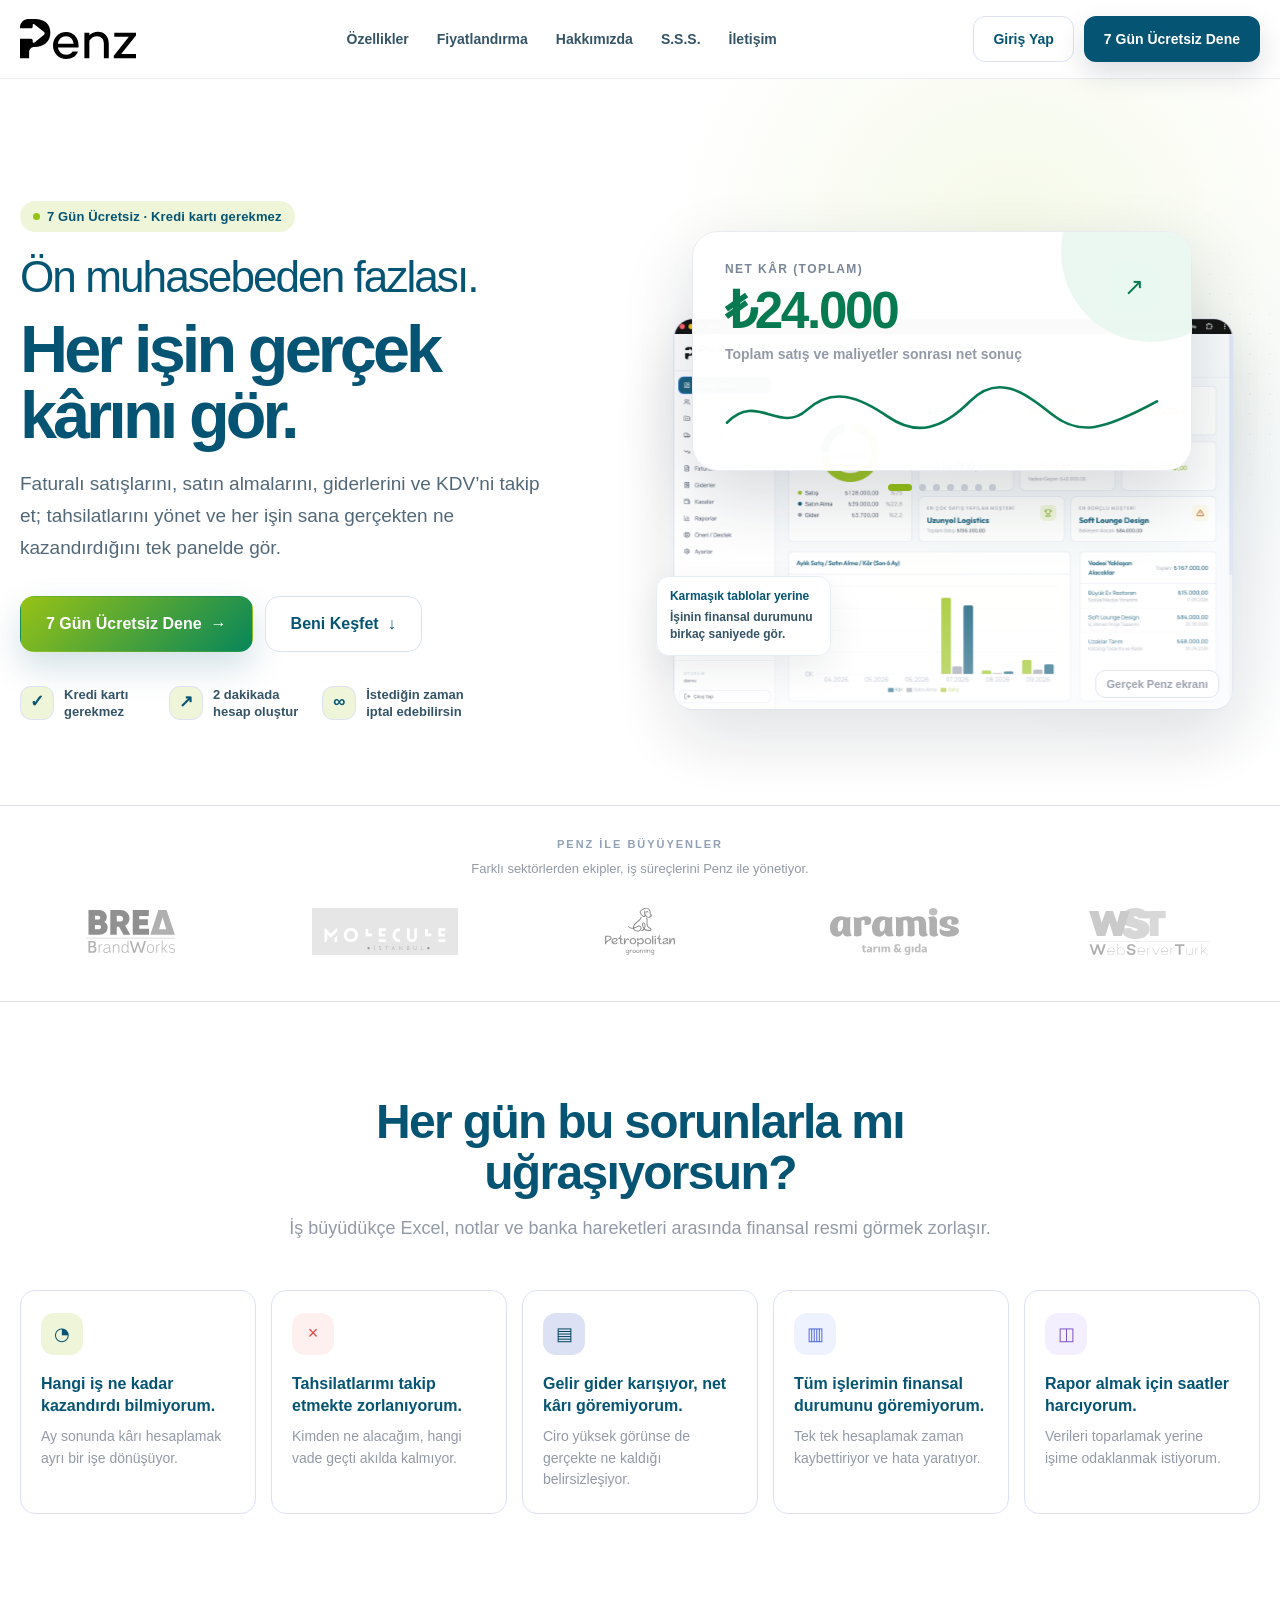
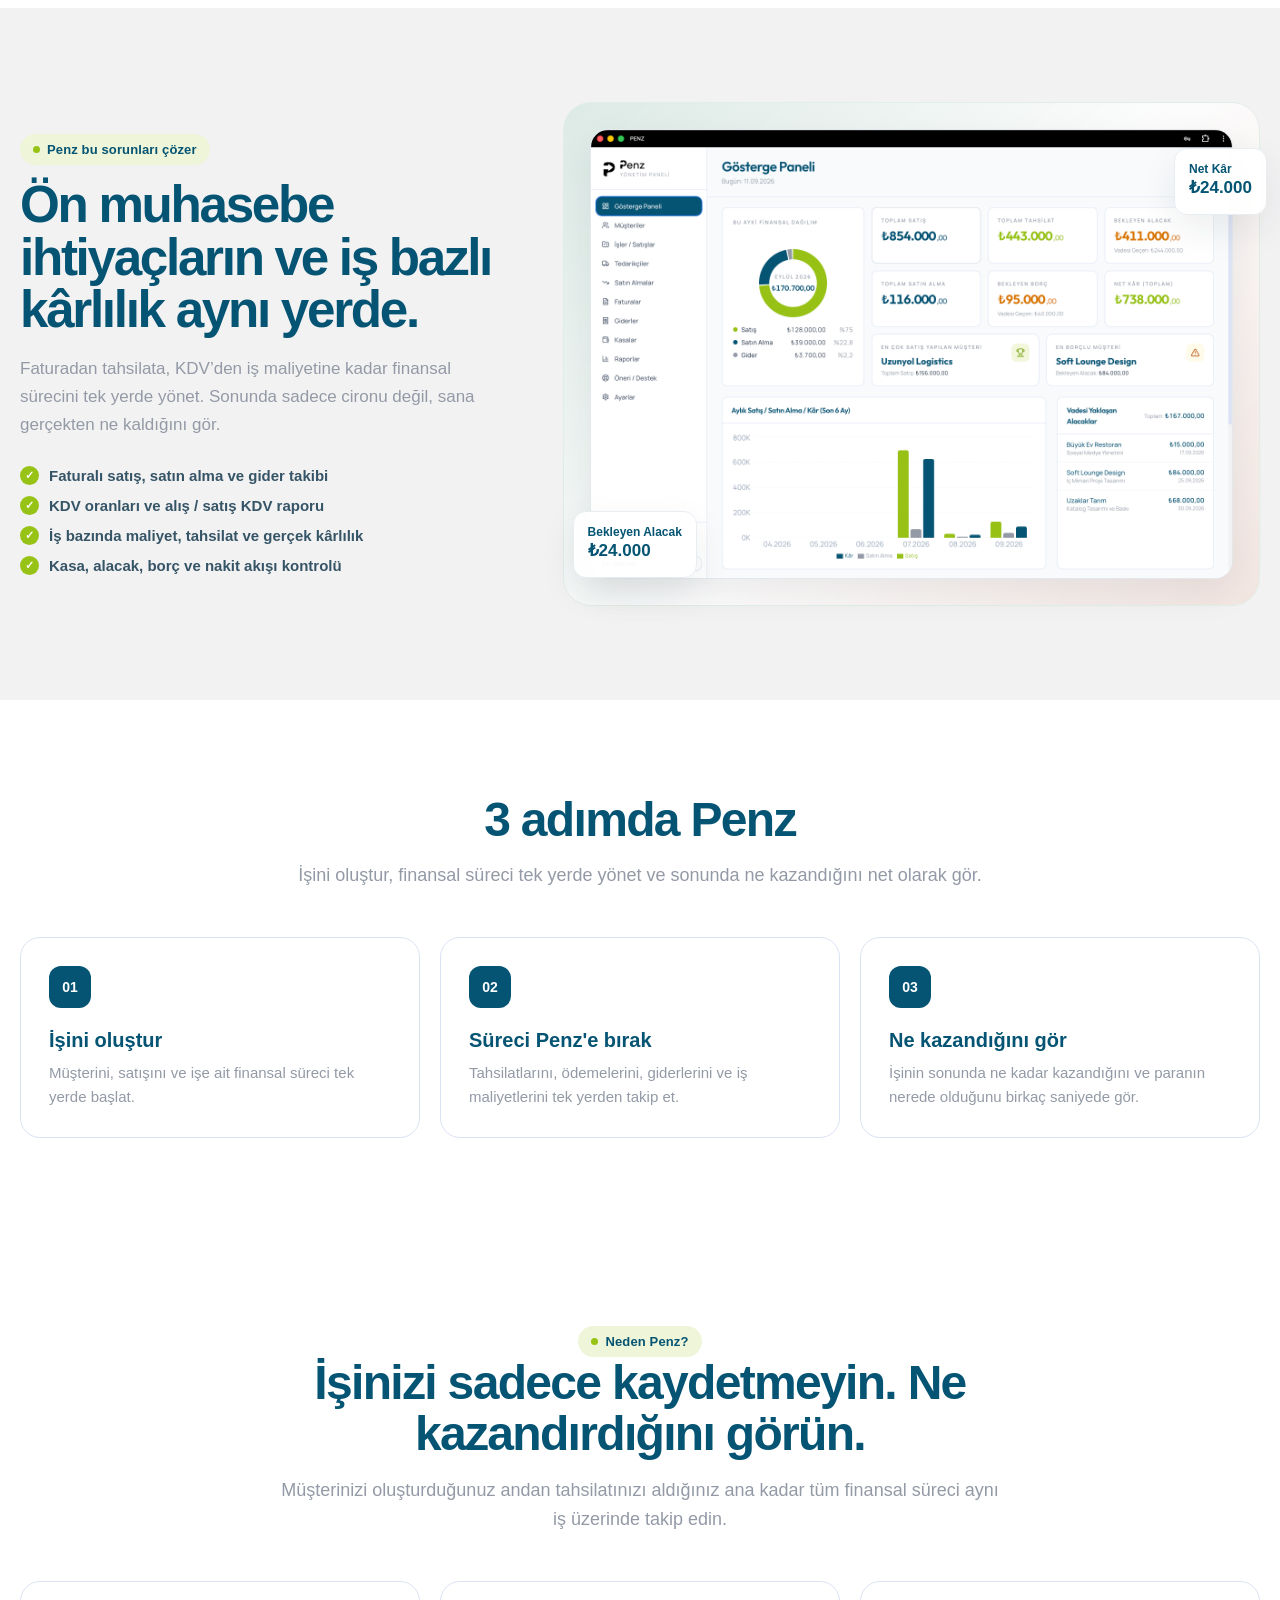
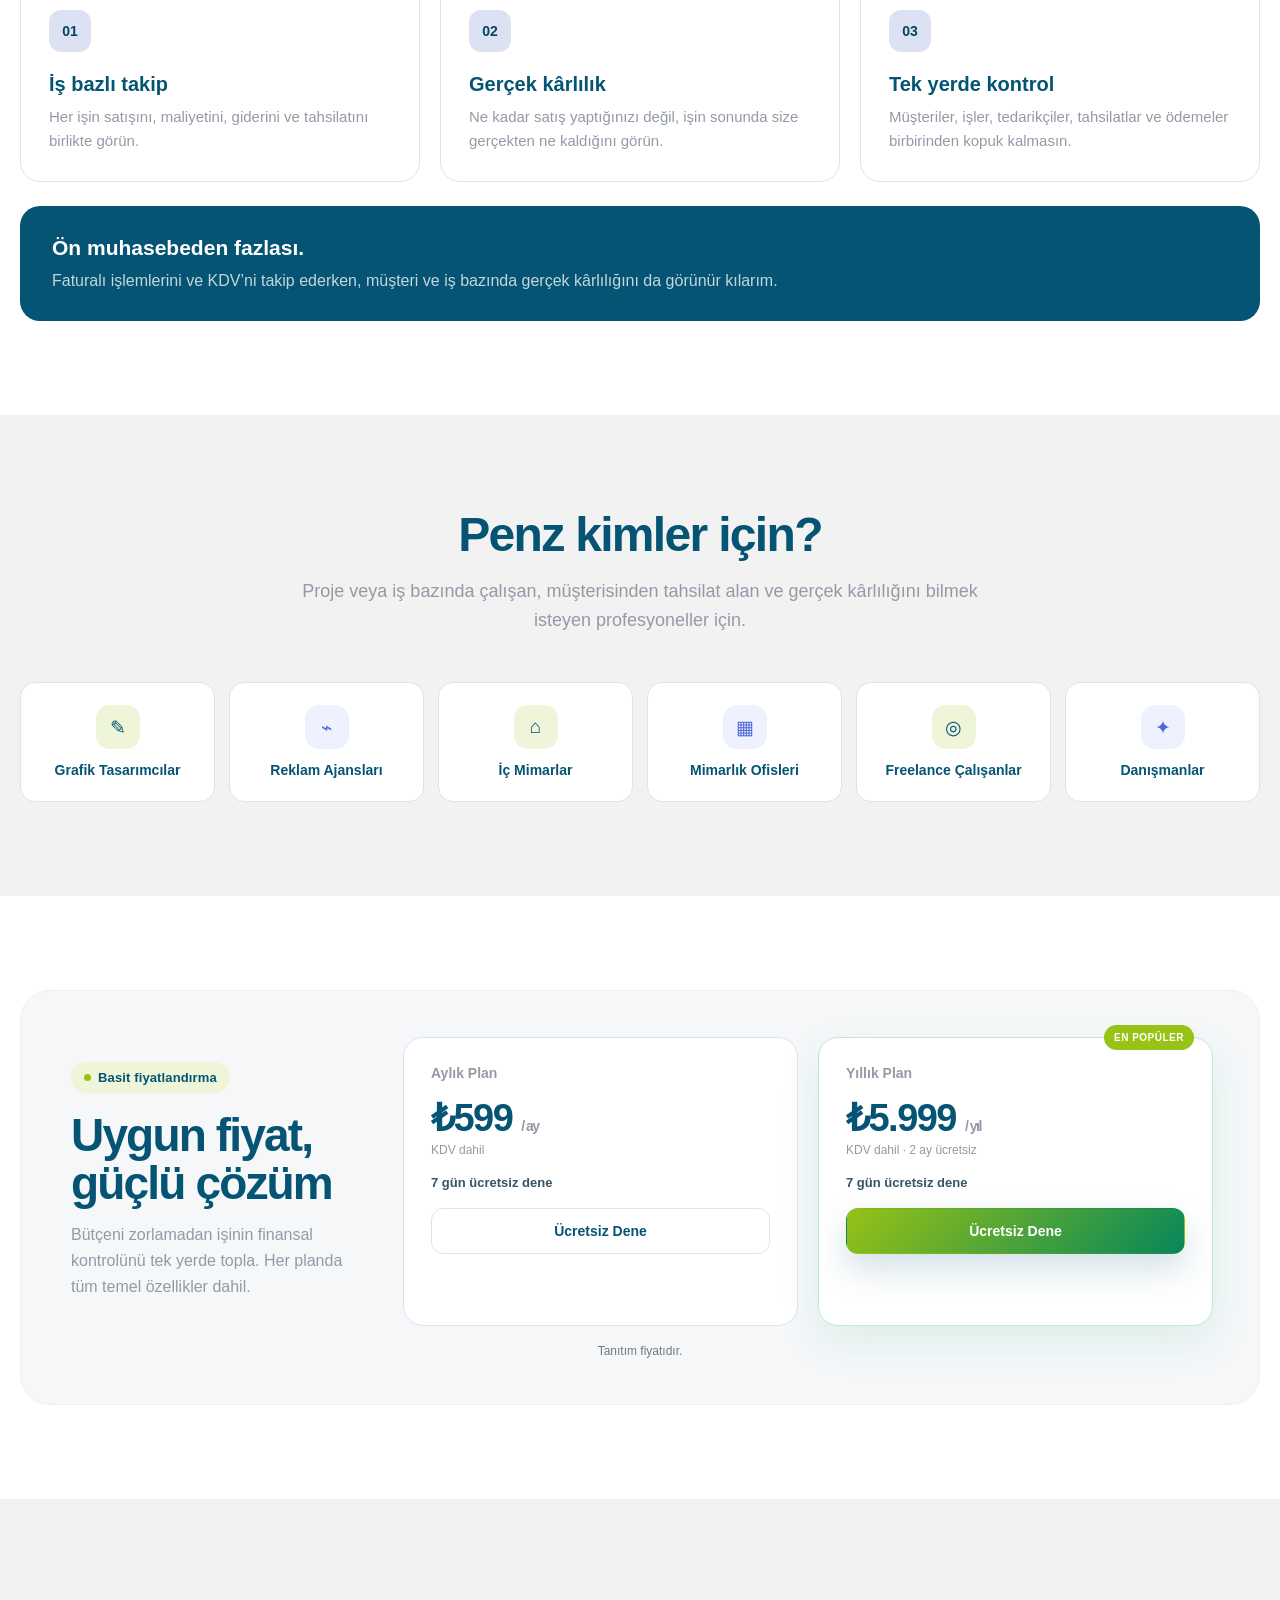
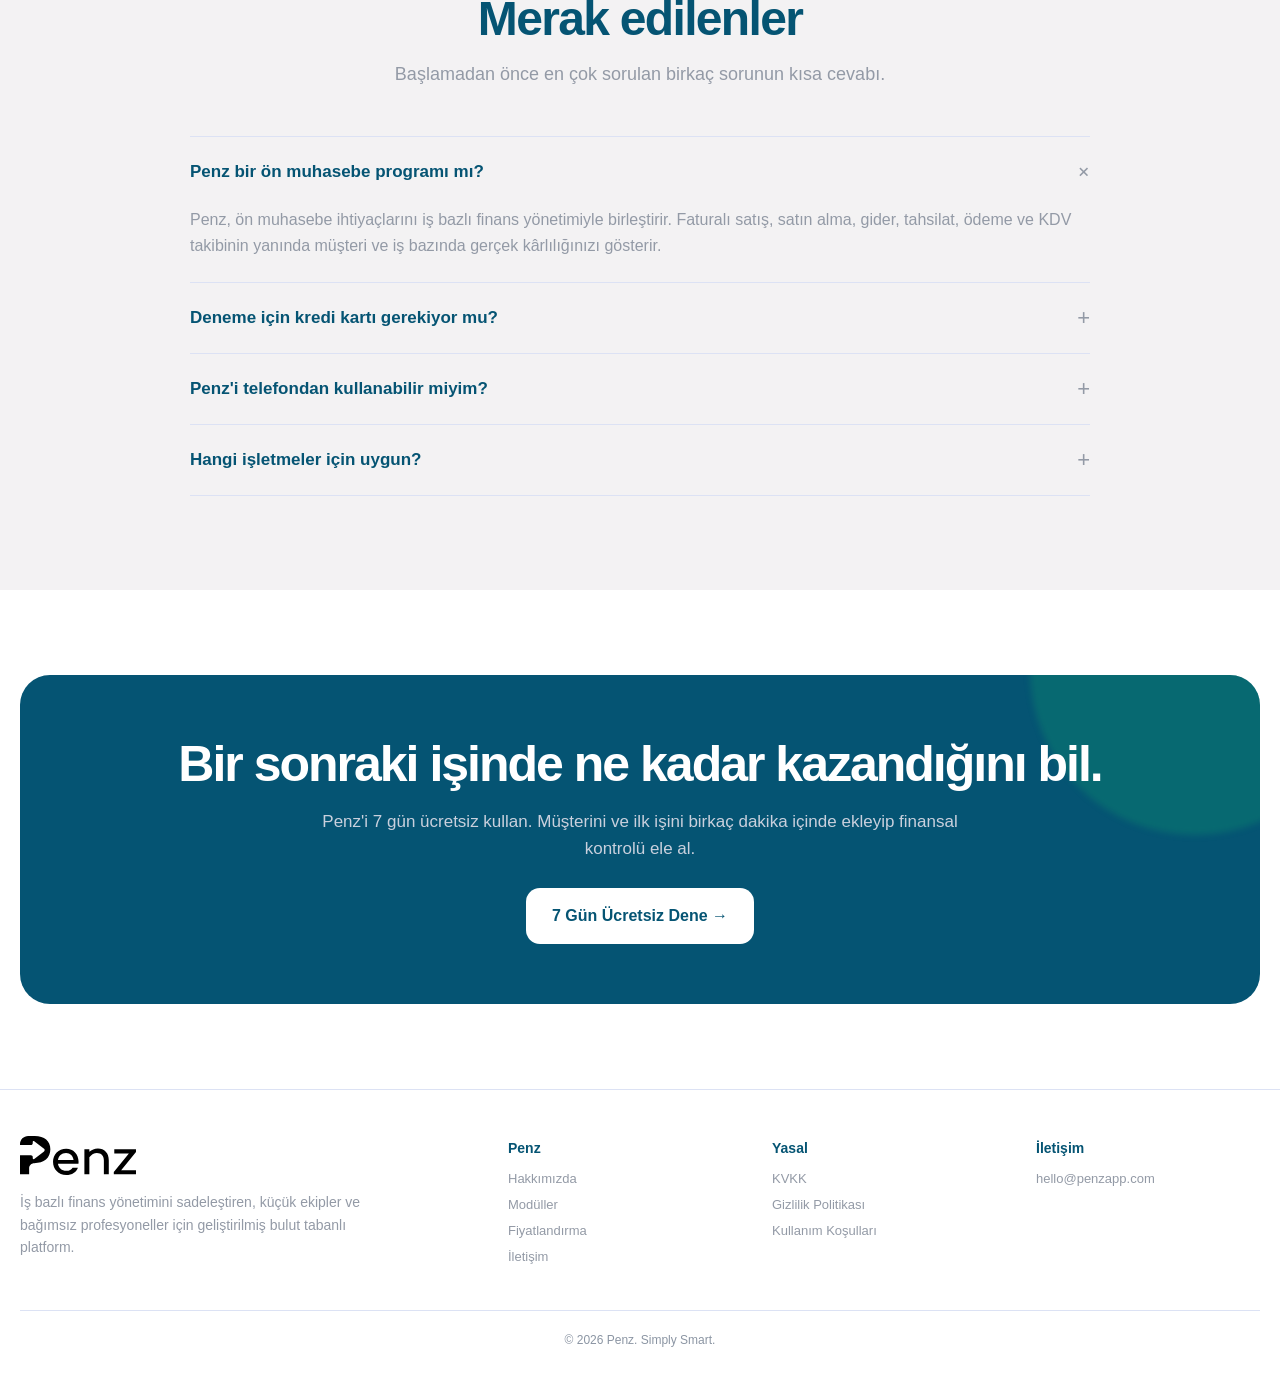
==== commit d06a34a3: "Add files via upload" ====
--- a/index.html
+++ b/index.html
@@ -37,7 +37,7 @@
 <meta content="Penz ile faturalı satış, satın alma, gider, KDV, tahsilat ve iş bazlı gerçek kârlılığınızı tek panelde yönetin. 7 gün ücretsiz, kredi kartı gerekmez." name="twitter:description"/>
 <meta content="https://penzapp.com/images/social/penz-open-graph.jpg" name="twitter:image"/>
 <title>Penz | Simply Smart</title>
-<link href="assets/css/index.css" rel="stylesheet"/><link href="site.webmanifest" rel="manifest"/><link href="assets/favicon/favicon.ico" rel="icon"/><link href="assets/favicon/favicon-32x32.png" rel="icon" sizes="32x32" type="image/png"/><link href="assets/favicon/apple-touch-icon.png" rel="apple-touch-icon" sizes="180x180"/><meta content="#ffffff" name="theme-color"/>
+<link href="assets/css/index.css" rel="stylesheet"/><link href="site.webmanifest" rel="manifest"/><link href="assets/favicon/favicon.svg" rel="icon" type="image/svg+xml"/><link href="assets/favicon/favicon.ico" rel="icon" sizes="any"/><link href="assets/favicon/favicon-32x32.png" rel="icon" sizes="32x32" type="image/png"/><link href="assets/favicon/favicon-16x16.png" rel="icon" sizes="16x16" type="image/png"/><link href="assets/favicon/apple-touch-icon.png" rel="apple-touch-icon" sizes="180x180"/><meta content="#ffffff" name="theme-color"/>
 <!-- Meta Pixel Code -->
 <script>
 !function(f,b,e,v,n,t,s)
@@ -237,21 +237,21 @@
 </div>
 <article class="price-card">
 <h3>Aylık Plan</h3>
-<div class="price">₺400 <small>/ ay</small></div>
-<div class="vat">KDV hariç</div>
+<div class="price">₺599 <small>/ ay</small></div>
+<div class="vat">KDV dahil</div>
 <div class="trial">7 gün ücretsiz dene</div>
 <a class="btn btn-outline" href="https://app.penzapp.com/register" rel="noopener" target="_blank">Ücretsiz Dene</a>
 </article>
 <article class="price-card featured">
 <span class="popular">En Popüler</span>
 <h3>Yıllık Plan</h3>
-<div class="price">₺4.000 <small>/ yıl</small></div>
-<div class="vat">KDV hariç · 2 ay ücretsiz</div>
+<div class="price">₺5.999 <small>/ yıl</small></div>
+<div class="vat">KDV dahil · 2 ay ücretsiz</div>
 <div class="trial">7 gün ücretsiz dene</div>
 <a class="btn btn-green" href="https://app.penzapp.com/register" rel="noopener" target="_blank">Ücretsiz Dene</a>
 </article>
 </div>
-<div class="pricing-note">Tanıtım fiyatları 31 Aralık 2026 tarihine kadar geçerlidir.</div>
+<div class="pricing-note">Tanıtım fiyatıdır.</div>
 </div>
 </section>
 <section class="section section-soft" id="sss">
--- a/assets/css/index.css
+++ b/assets/css/index.css
@@ -1,17 +1,17 @@
 
     :root {
-      --ink: #0c1730;
-      --ink-2: #253247;
-      --muted: #6d7889;
-      --line: #e7ebf0;
-      --soft: #f7f9fb;
+      --ink: #055473;
+      --ink-2: #355466;
+      --muted: #939AA6;
+      --line: #DCE2F4;
+      --soft: #F3F2F3;
       --white: #ffffff;
-      --green: #10a36d;
-      --green-dark: #087a52;
-      --green-soft: #e9f8f1;
-      --orange: #f06a2b;
-      --orange-dark: #c94f19;
-      --orange-soft: #fff1e9;
+      --green: #97C216;
+      --green-dark: #055473;
+      --green-soft: #EEF5D8;
+      --orange: #055473;
+      --orange-dark: #04445E;
+      --orange-soft: #DCE2F4;
       --shadow: 0 22px 60px rgba(20, 34, 52, .10);
       --shadow-soft: 0 14px 36px rgba(20, 34, 52, .08);
       --radius-xl: 28px;
@@ -101,8 +101,8 @@
     .btn:hover { transform: translateY(-1px); }
     .btn-dark { background: var(--ink); color: white; box-shadow: 0 12px 28px rgba(12,23,48,.14); }
     .btn-dark:hover { box-shadow: 0 16px 36px rgba(12,23,48,.22); }
-    .btn-green { background: linear-gradient(135deg, var(--green), #07865a); color: white; box-shadow: 0 15px 34px rgba(16,163,109,.24); }
-    .btn-outline { border-color: #d8dee7; background: #fff; color: var(--ink); }
+    .btn-green { background: linear-gradient(135deg, var(--green), #07865a); color: white; box-shadow: 0 15px 34px rgba(5,84,115,.18); }
+    .btn-outline { border-color: #DCE2F4; background: #fff; color: var(--ink); }
     .btn-lg { min-height: 56px; padding: 0 25px; font-size: 16px; border-radius: 14px; }
     .menu-btn { display: none; width: 44px; height: 44px; border: 1px solid var(--line); background: white; border-radius: 12px; font-size: 21px; }
 
@@ -112,8 +112,8 @@
       overflow: hidden;
       padding: 82px 0 44px;
       background:
-        radial-gradient(circle at 79% 24%, rgba(16,163,109,.08), transparent 30%),
-        radial-gradient(circle at 93% 55%, rgba(240,106,43,.055), transparent 24%),
+        radial-gradient(circle at 79% 24%, rgba(151,194,22,.10), transparent 30%),
+        radial-gradient(circle at 93% 55%, rgba(5,84,115,.05), transparent 24%),
         linear-gradient(#fff, #fff);
     }
     .hero::after {
@@ -123,7 +123,7 @@
       top: 125px;
       width: 360px;
       height: 360px;
-      background-image: radial-gradient(#d8e0e8 1.1px, transparent 1.1px);
+      background-image: radial-gradient(#DCE2F4 1.1px, transparent 1.1px);
       background-size: 20px 20px;
       opacity: .32;
       mask-image: radial-gradient(circle, black 0 42%, transparent 72%);
@@ -141,17 +141,31 @@
     .hero-copy { max-width: 560px; }
     .hero h1 {
       margin: 22px 0 20px;
-      max-width: 610px;
-      font-size: clamp(48px, 5.2vw, 76px);
+      max-width: 620px;
+      line-height: 1;
+      letter-spacing: -.05em;
+    }
+    .hero-kicker,
+    .hero-main { display: block; }
+    .hero-kicker {
+      margin-bottom: 18px;
+      color: var(--ink);
+      font-size: clamp(36px, 3.45vw, 52px);
+      line-height: 1.02;
+      letter-spacing: -.045em;
+      font-weight: 350;
+    }
+    .hero-main {
+      color: var(--ink);
+      font-size: clamp(50px, 5.2vw, 76px);
       line-height: .98;
       letter-spacing: -.058em;
       font-weight: 820;
     }
-    .hero h1 .accent { display: block; }
     .hero-lead {
       margin: 0;
       max-width: 550px;
-      color: #3d495b;
+      color: #526878;
       font-size: 19px;
       line-height: 1.68;
     }
@@ -168,7 +182,7 @@
       border-radius: 11px;
       color: var(--green-dark);
       background: var(--green-soft);
-      border: 1px solid #d3f0e3;
+      border: 1px solid #DCE2F4;
       font-size: 17px;
     }
 
@@ -185,7 +199,7 @@
       position: absolute;
       inset: 10% 1% 8% 11%;
       border-radius: 50%;
-      background: radial-gradient(circle, rgba(16,163,109,.11), rgba(16,163,109,0) 66%);
+      background: radial-gradient(circle, rgba(151,194,22,.12), rgba(16,163,109,0) 66%);
       z-index: -2;
     }
     .dashboard-preview {
@@ -196,7 +210,7 @@
       transform: translateX(-48%);
       border-radius: 20px;
       overflow: hidden;
-      border: 1px solid #e6eaef;
+      border: 1px solid #DCE2F4;
       box-shadow: 0 28px 70px rgba(20,34,52,.14);
       background: #fff;
       opacity: .92;
@@ -217,7 +231,7 @@
       padding: 7px 10px;
       border-radius: 10px;
       background: rgba(255,255,255,.92);
-      border: 1px solid #e9edf2;
+      border: 1px solid #DCE2F4;
       color: var(--muted);
       font-size: 11px;
       font-weight: 750;
@@ -468,7 +482,8 @@
       .nav-actions .btn-dark { min-height: 40px; padding: 0 13px; font-size: 12px; }
       .nav.open .nav-links { top: 68px; left: 14px; right: 14px; }
       .hero { padding-top: 38px; }
-      .hero h1 { font-size: clamp(44px, 13vw, 60px); }
+      .hero-kicker { font-size: clamp(30px, 8.5vw, 42px); margin-bottom: 12px; }
+      .hero-main { font-size: clamp(44px, 13vw, 60px); }
       .hero-lead { font-size: 17px; }
       .hero-actions { flex-direction: column; }
       .hero-actions .btn { width: 100%; }
@@ -508,3 +523,27 @@
 .penz-voice strong { font-size:21px; line-height:1.35; }
 .penz-voice span { color:rgba(255,255,255,.76); font-size:16px; line-height:1.55; }
 @media (max-width: 760px) { .why-grid { grid-template-columns:1fr; }
+
+
+/* Penz 2026 palette refinement */
+:root{
+  --ink:#055473;
+  --ink-2:#355466;
+  --muted:#939AA6;
+  --line:#DCE2F4;
+  --soft:#F3F2F3;
+  --green:#97C216;
+  --green-dark:#055473;
+  --green-soft:#EEF5D8;
+  --orange:#055473;
+  --orange-dark:#04445E;
+  --orange-soft:#DCE2F4;
+}
+body{background:#fff;}
+.btn-dark,.btn-green{background:#055473;border-color:#055473;color:#fff;}
+.btn-green{box-shadow:0 15px 34px rgba(5,84,115,.18);}
+.accent{color:#97C216;}
+.green{color:#055473;}
+.section-soft{background:#F3F2F3;}
+.hero{background:radial-gradient(circle at 79% 24%,rgba(151,194,22,.10),transparent 30%),radial-gradient(circle at 93% 55%,rgba(5,84,115,.05),transparent 24%),linear-gradient(#fff,#fff);}
+.trust-icon,.why-no,.step-no{color:#055473;background:#EEF5D8;}
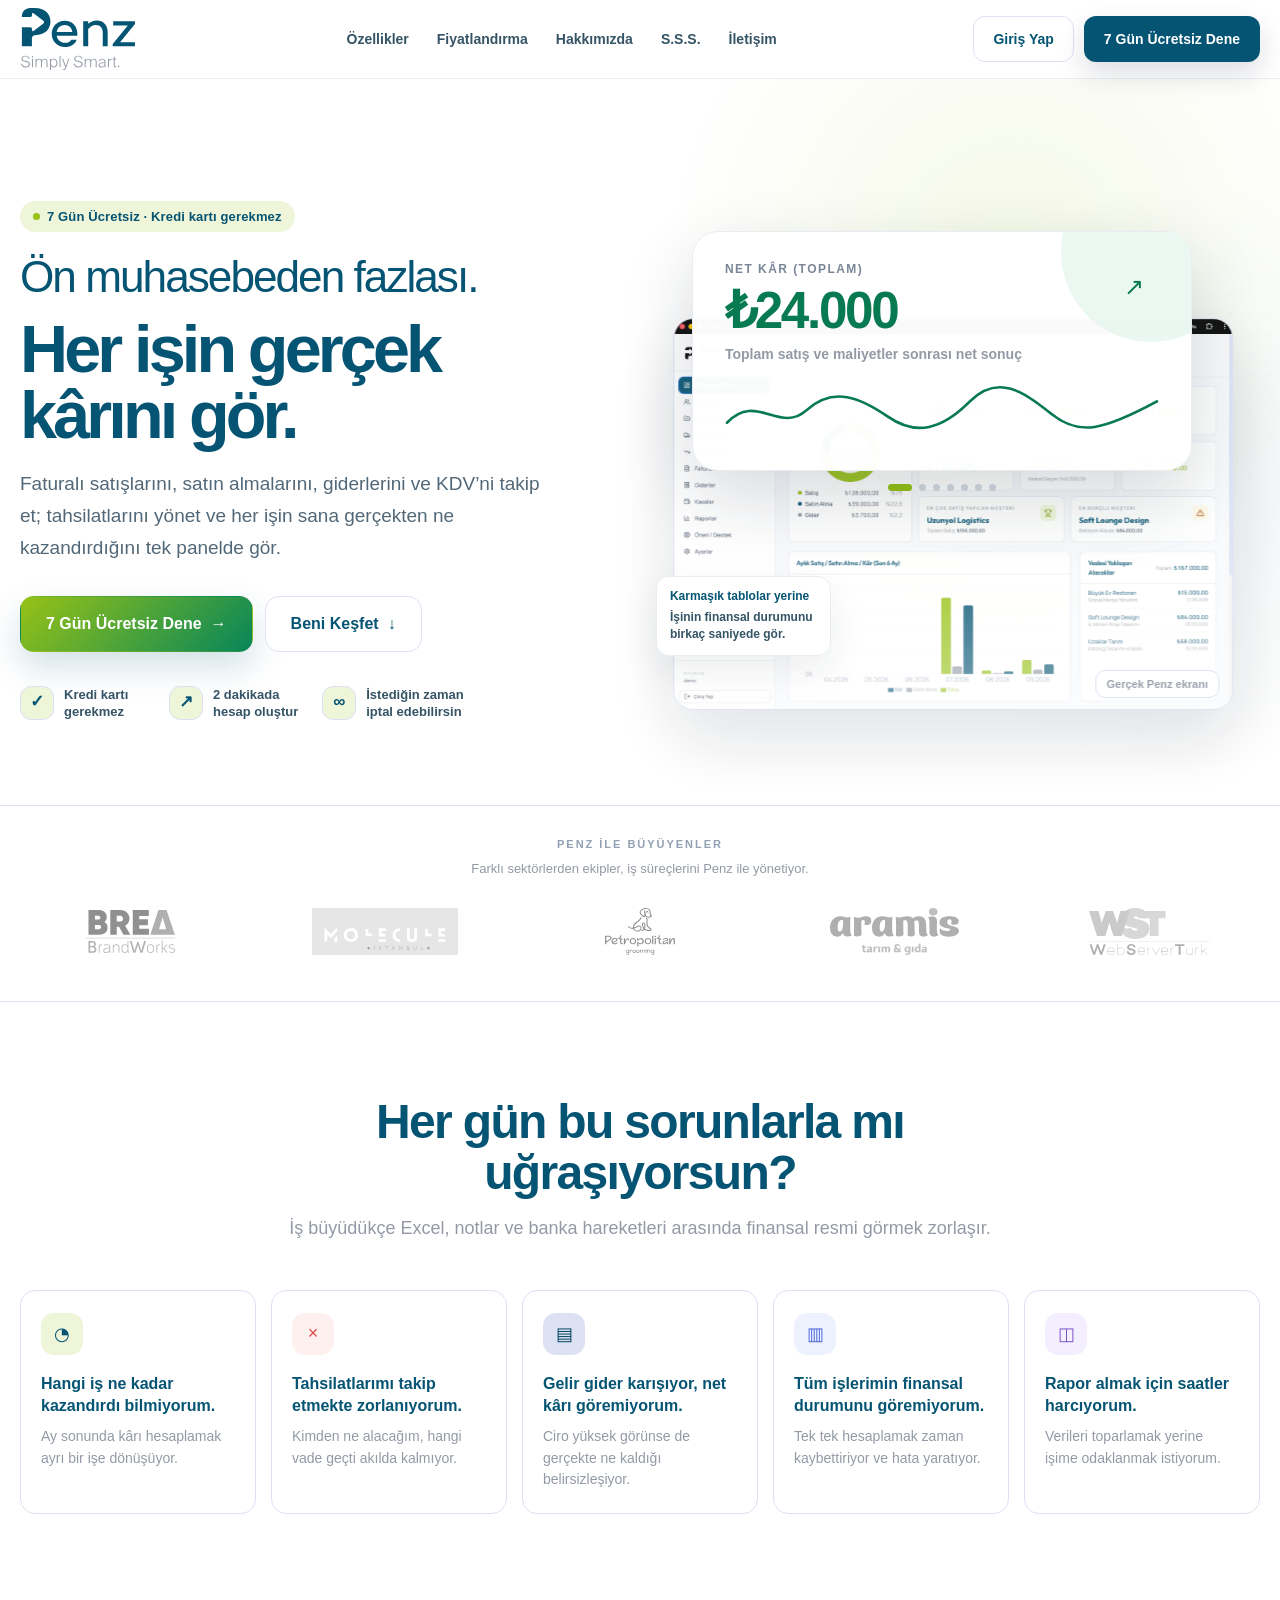
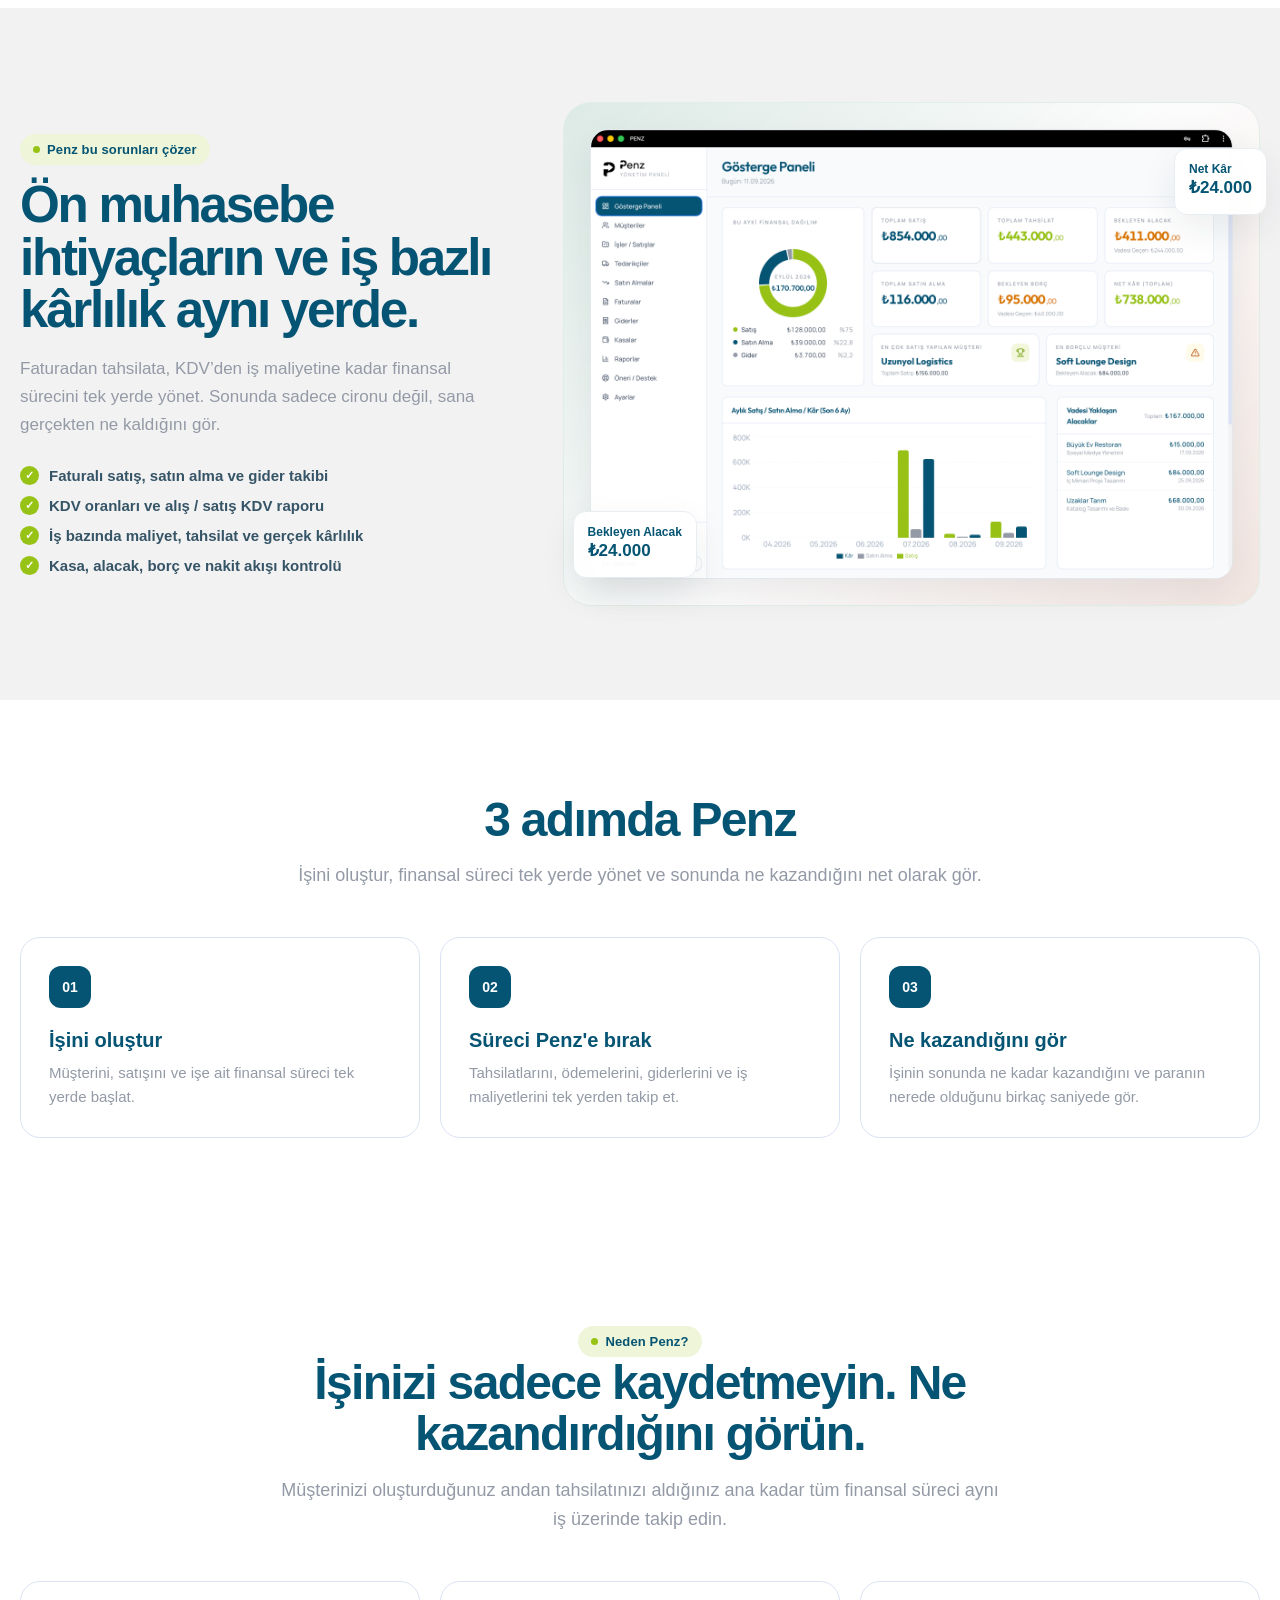
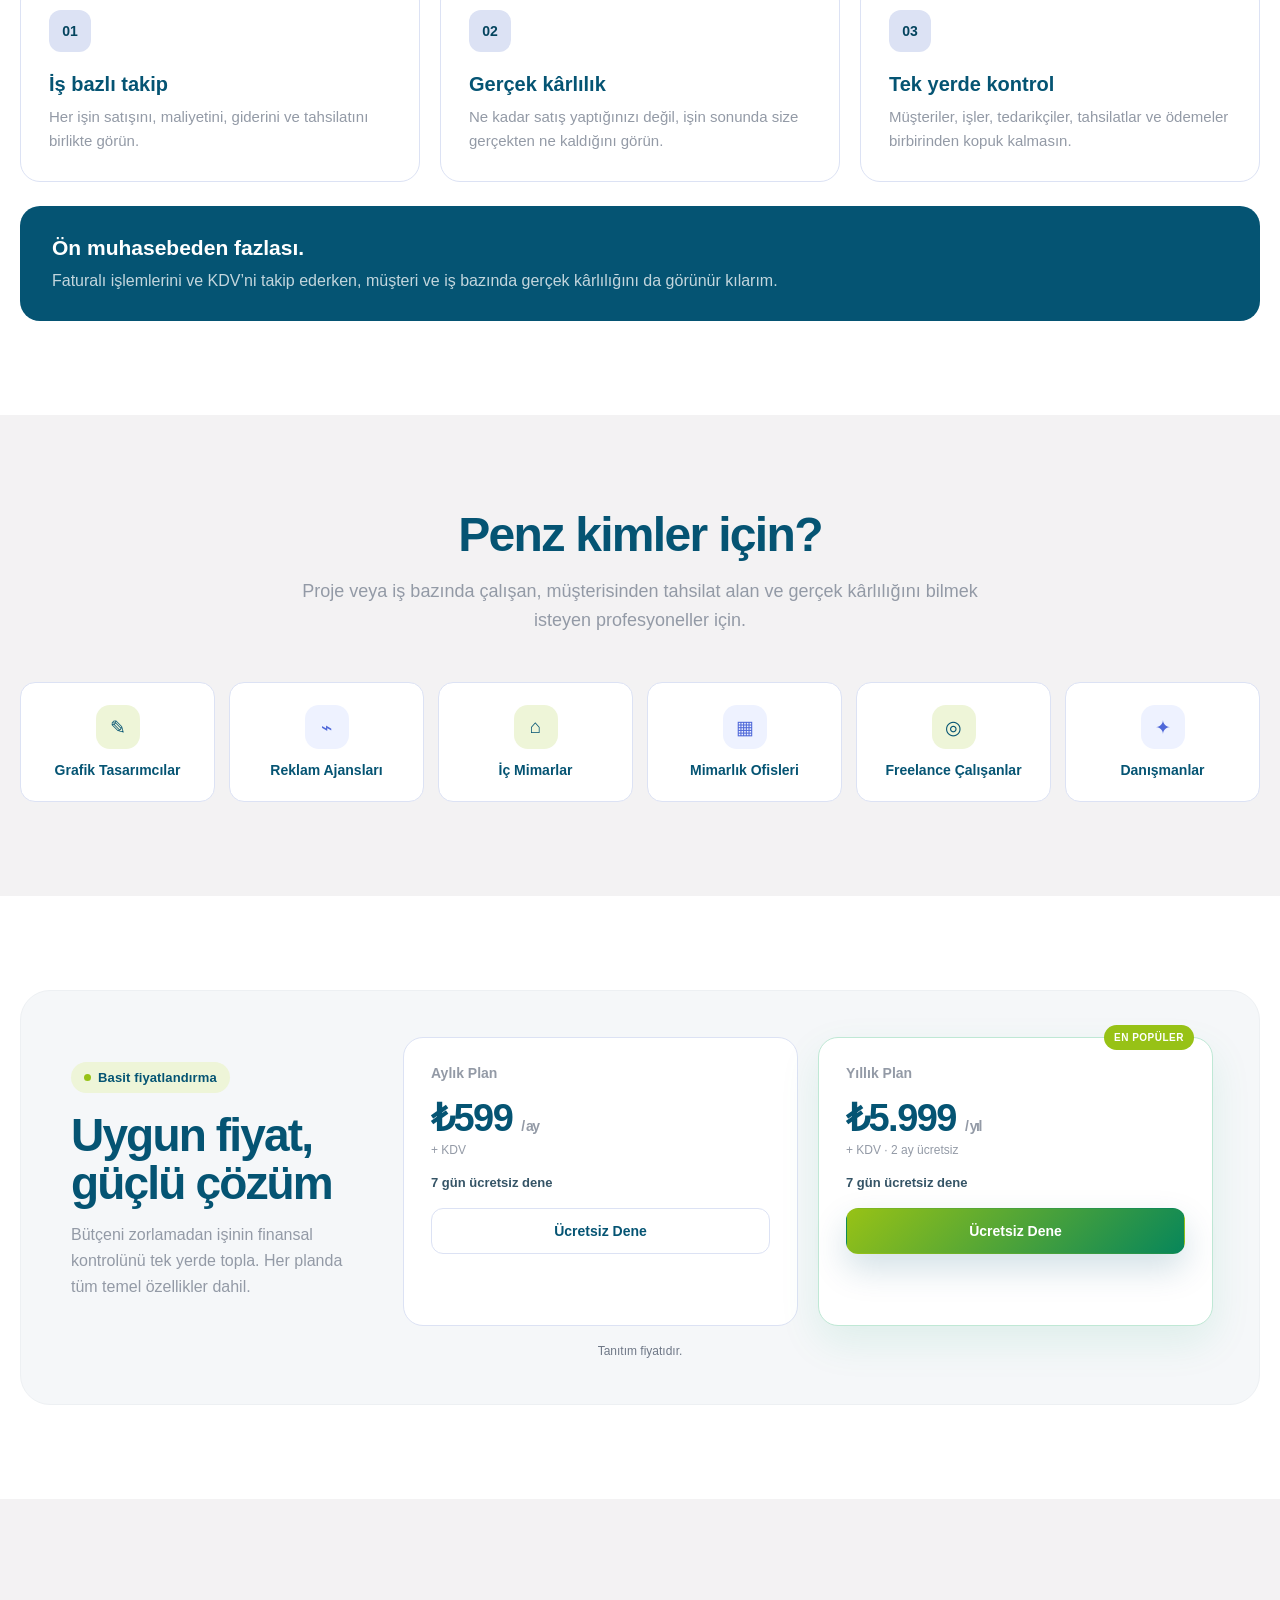
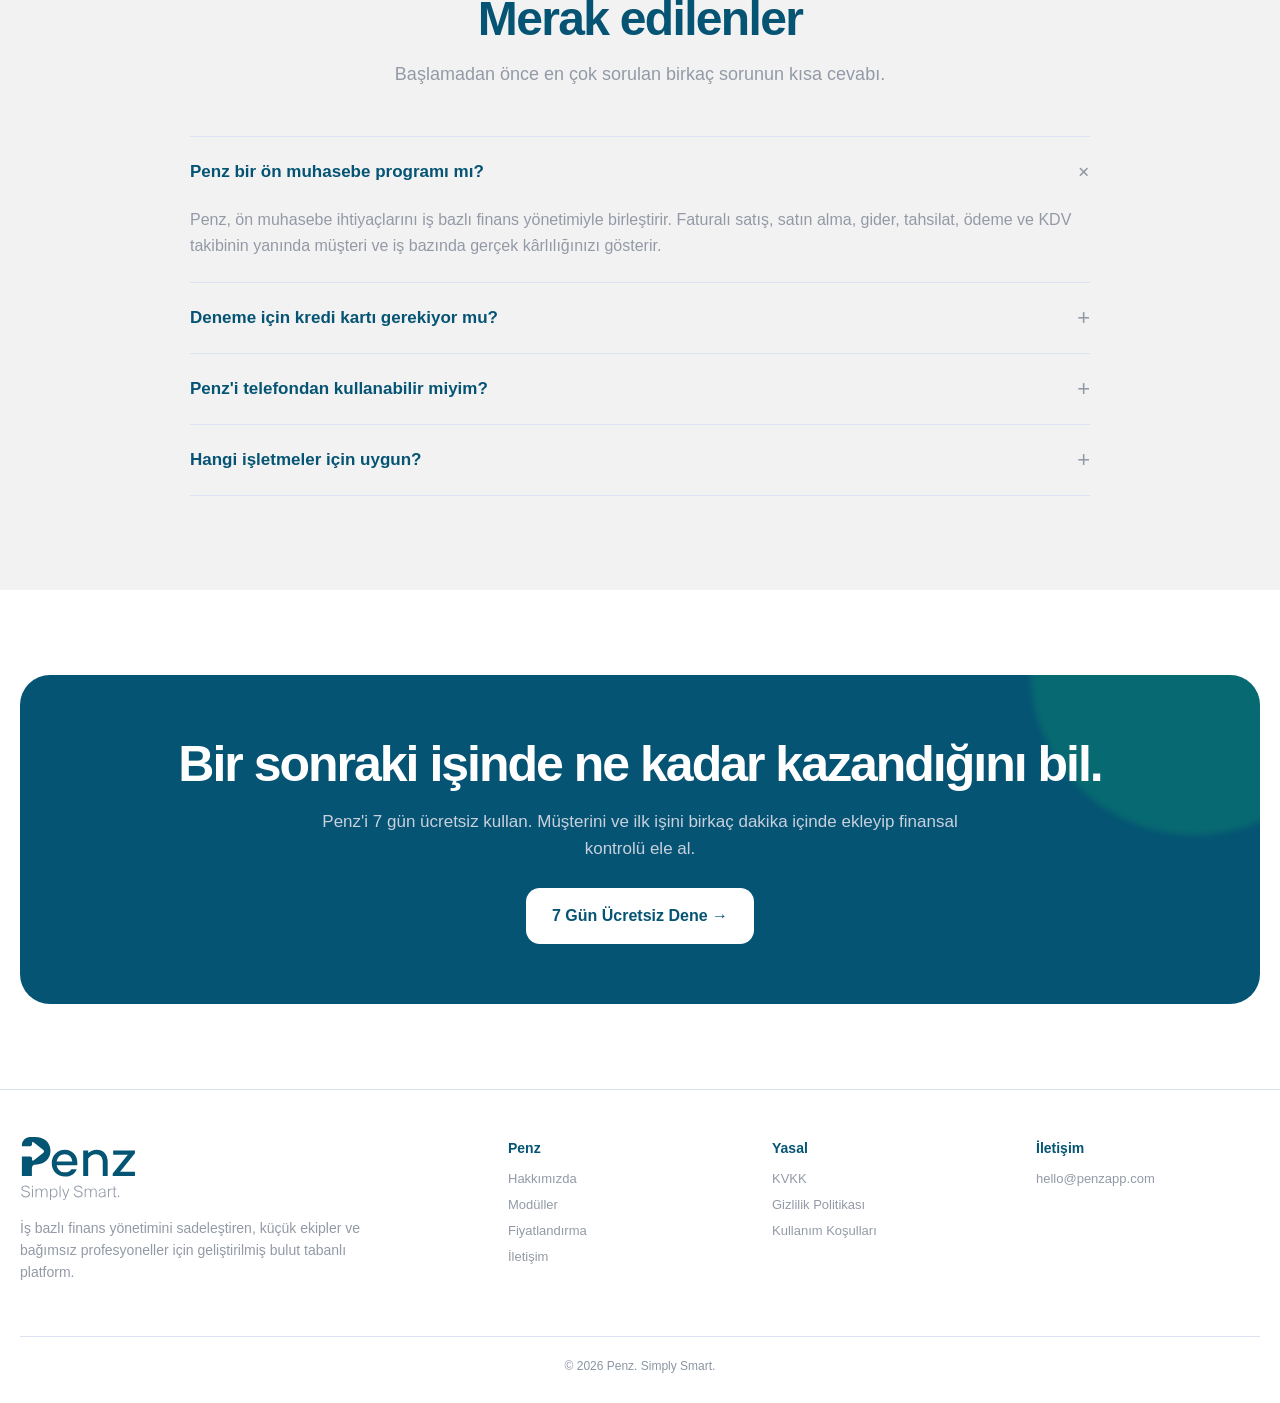
==== commit 9672d692: "Add files via upload" ====
--- a/index.html
+++ b/index.html
@@ -238,7 +238,7 @@
 <article class="price-card">
 <h3>Aylık Plan</h3>
 <div class="price">₺599 <small>/ ay</small></div>
-<div class="vat">KDV dahil</div>
+<div class="vat">+ KDV</div>
 <div class="trial">7 gün ücretsiz dene</div>
 <a class="btn btn-outline" href="https://app.penzapp.com/register" rel="noopener" target="_blank">Ücretsiz Dene</a>
 </article>
@@ -246,7 +246,7 @@
 <span class="popular">En Popüler</span>
 <h3>Yıllık Plan</h3>
 <div class="price">₺5.999 <small>/ yıl</small></div>
-<div class="vat">KDV dahil · 2 ay ücretsiz</div>
+<div class="vat">+ KDV · 2 ay ücretsiz</div>
 <div class="trial">7 gün ücretsiz dene</div>
 <a class="btn btn-green" href="https://app.penzapp.com/register" rel="noopener" target="_blank">Ücretsiz Dene</a>
 </article>
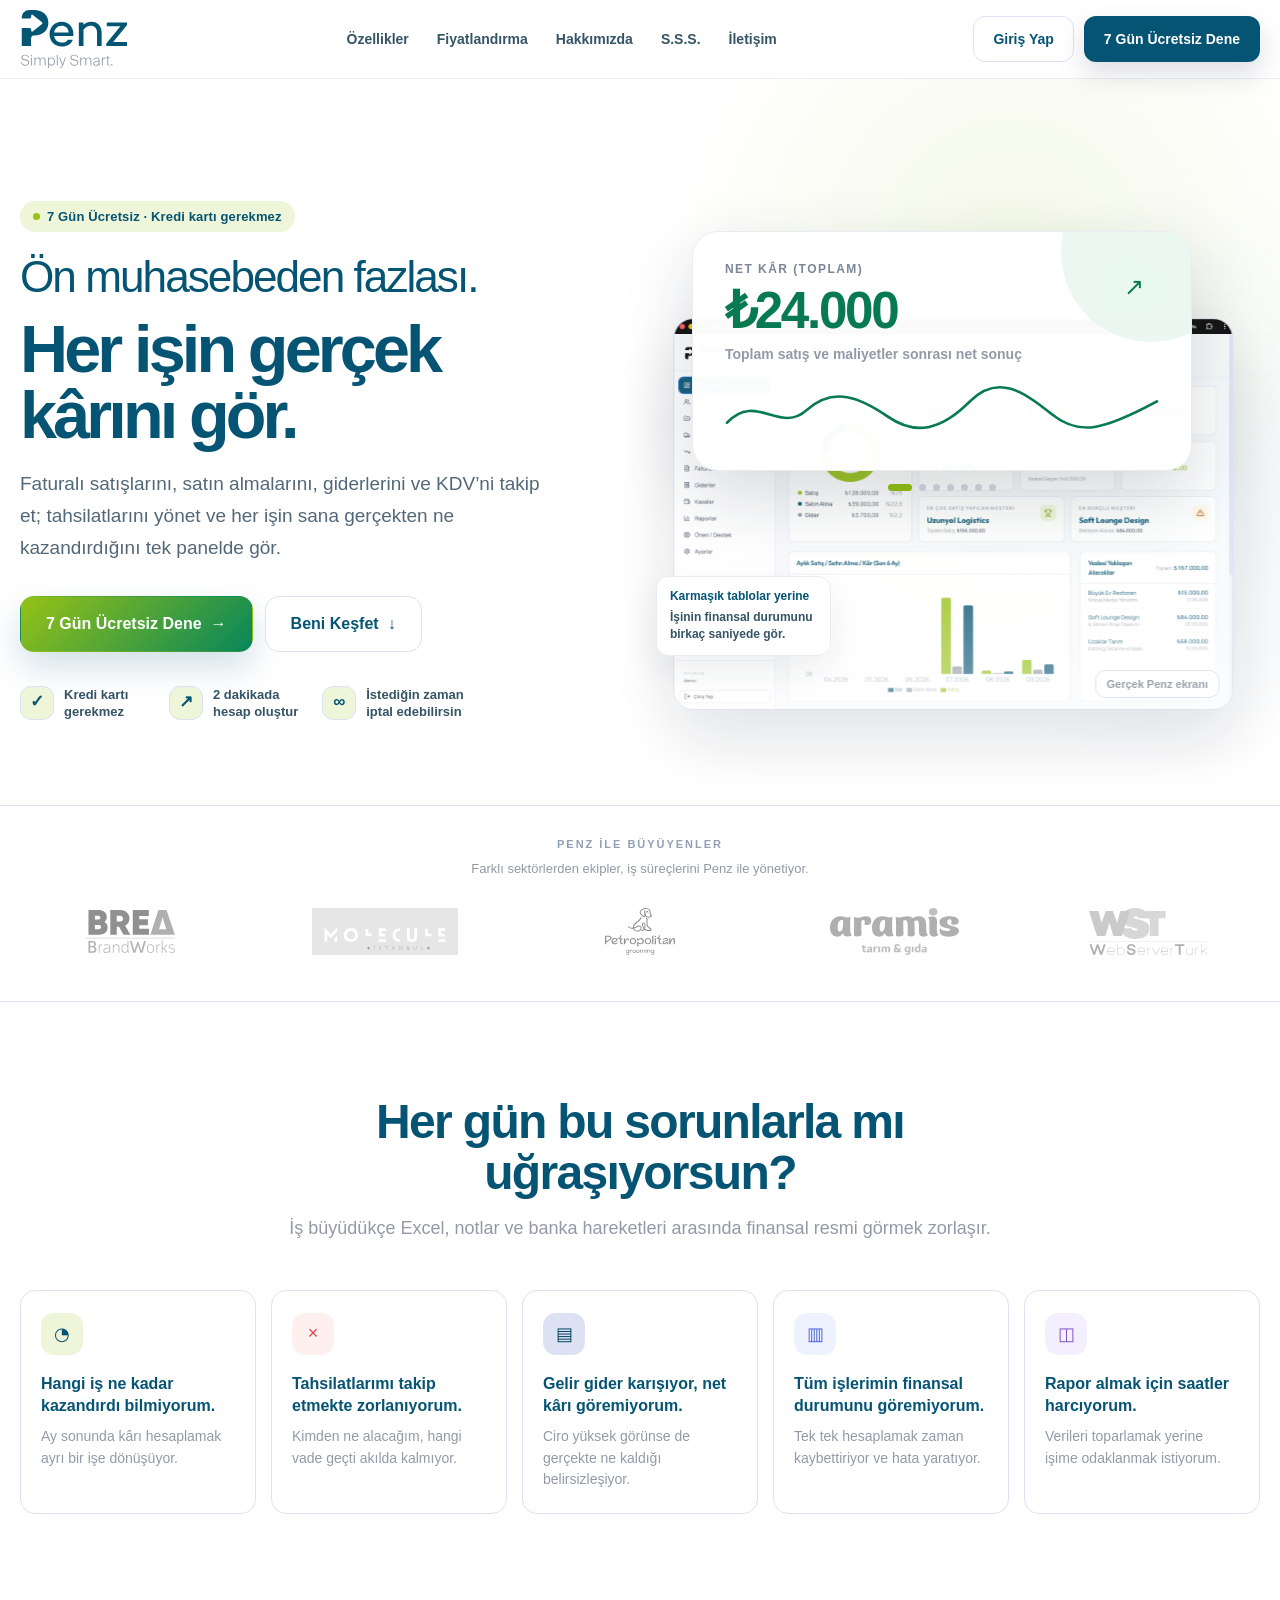
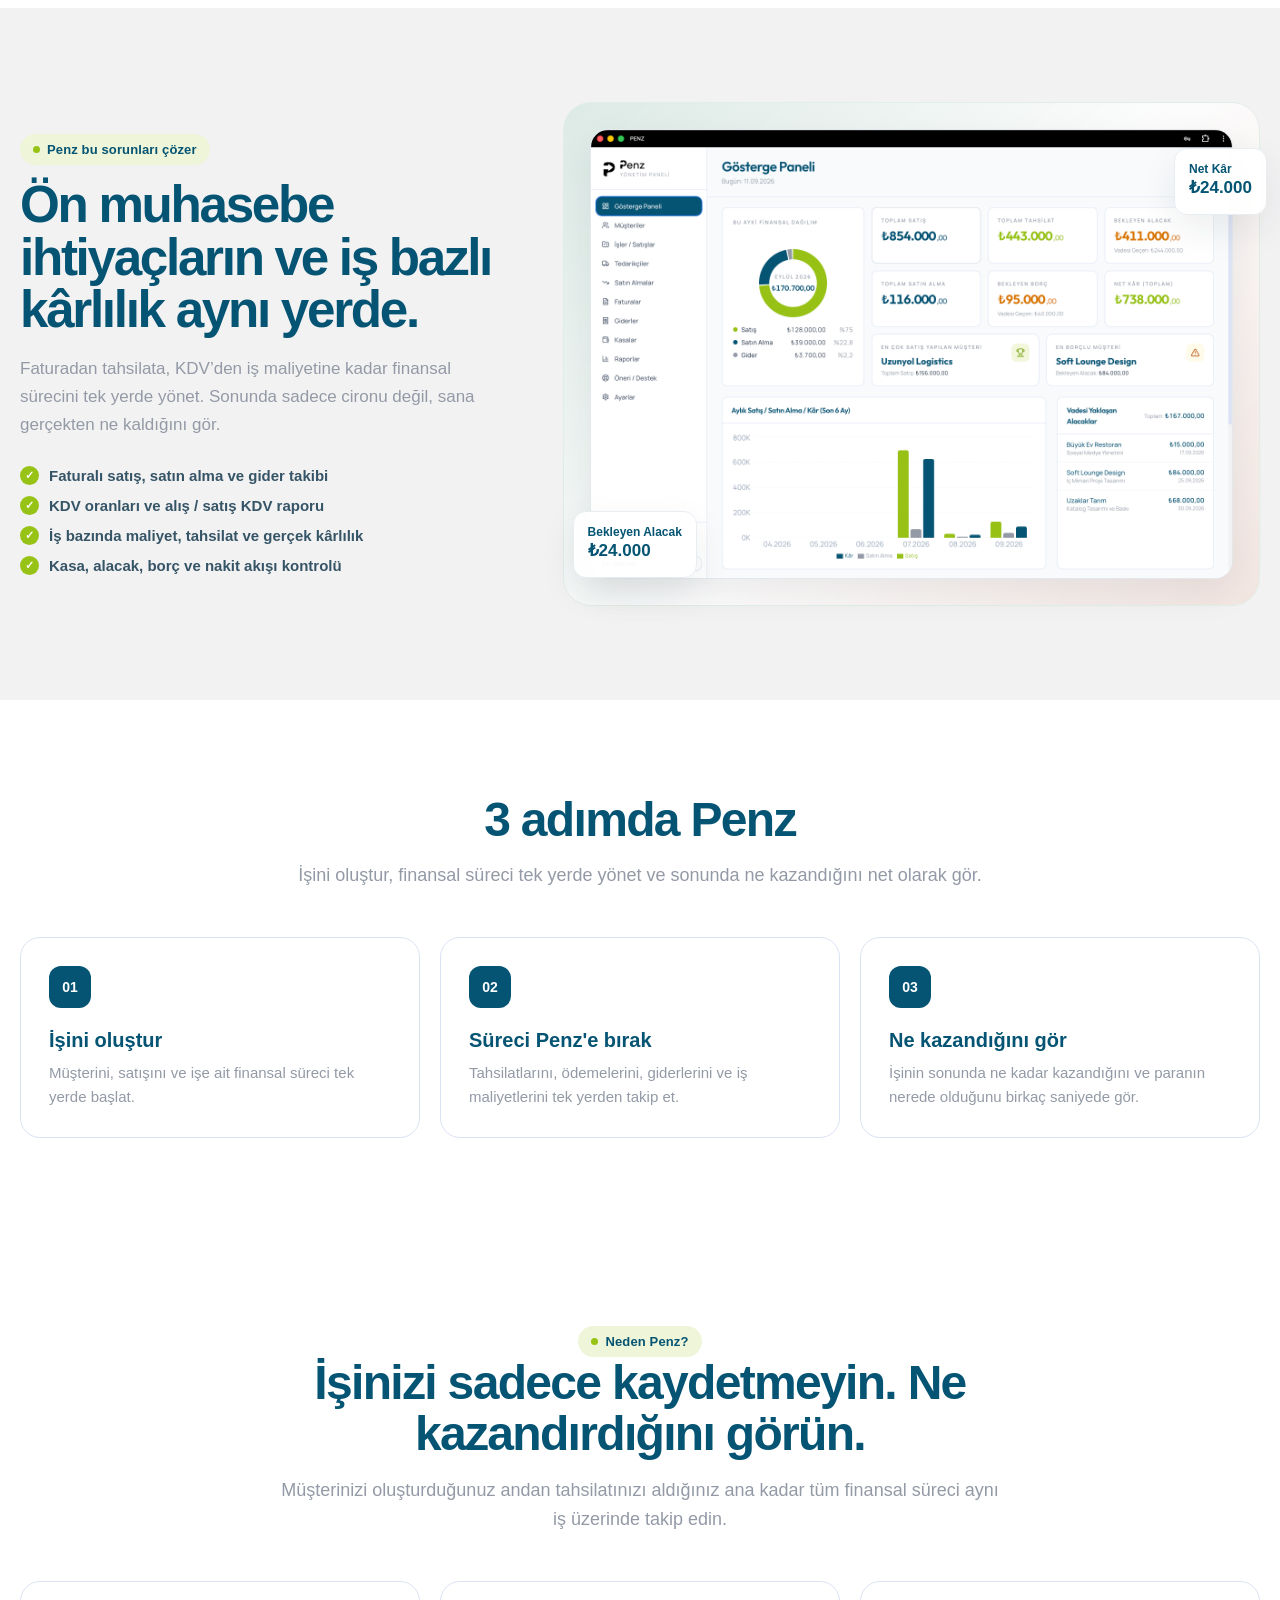
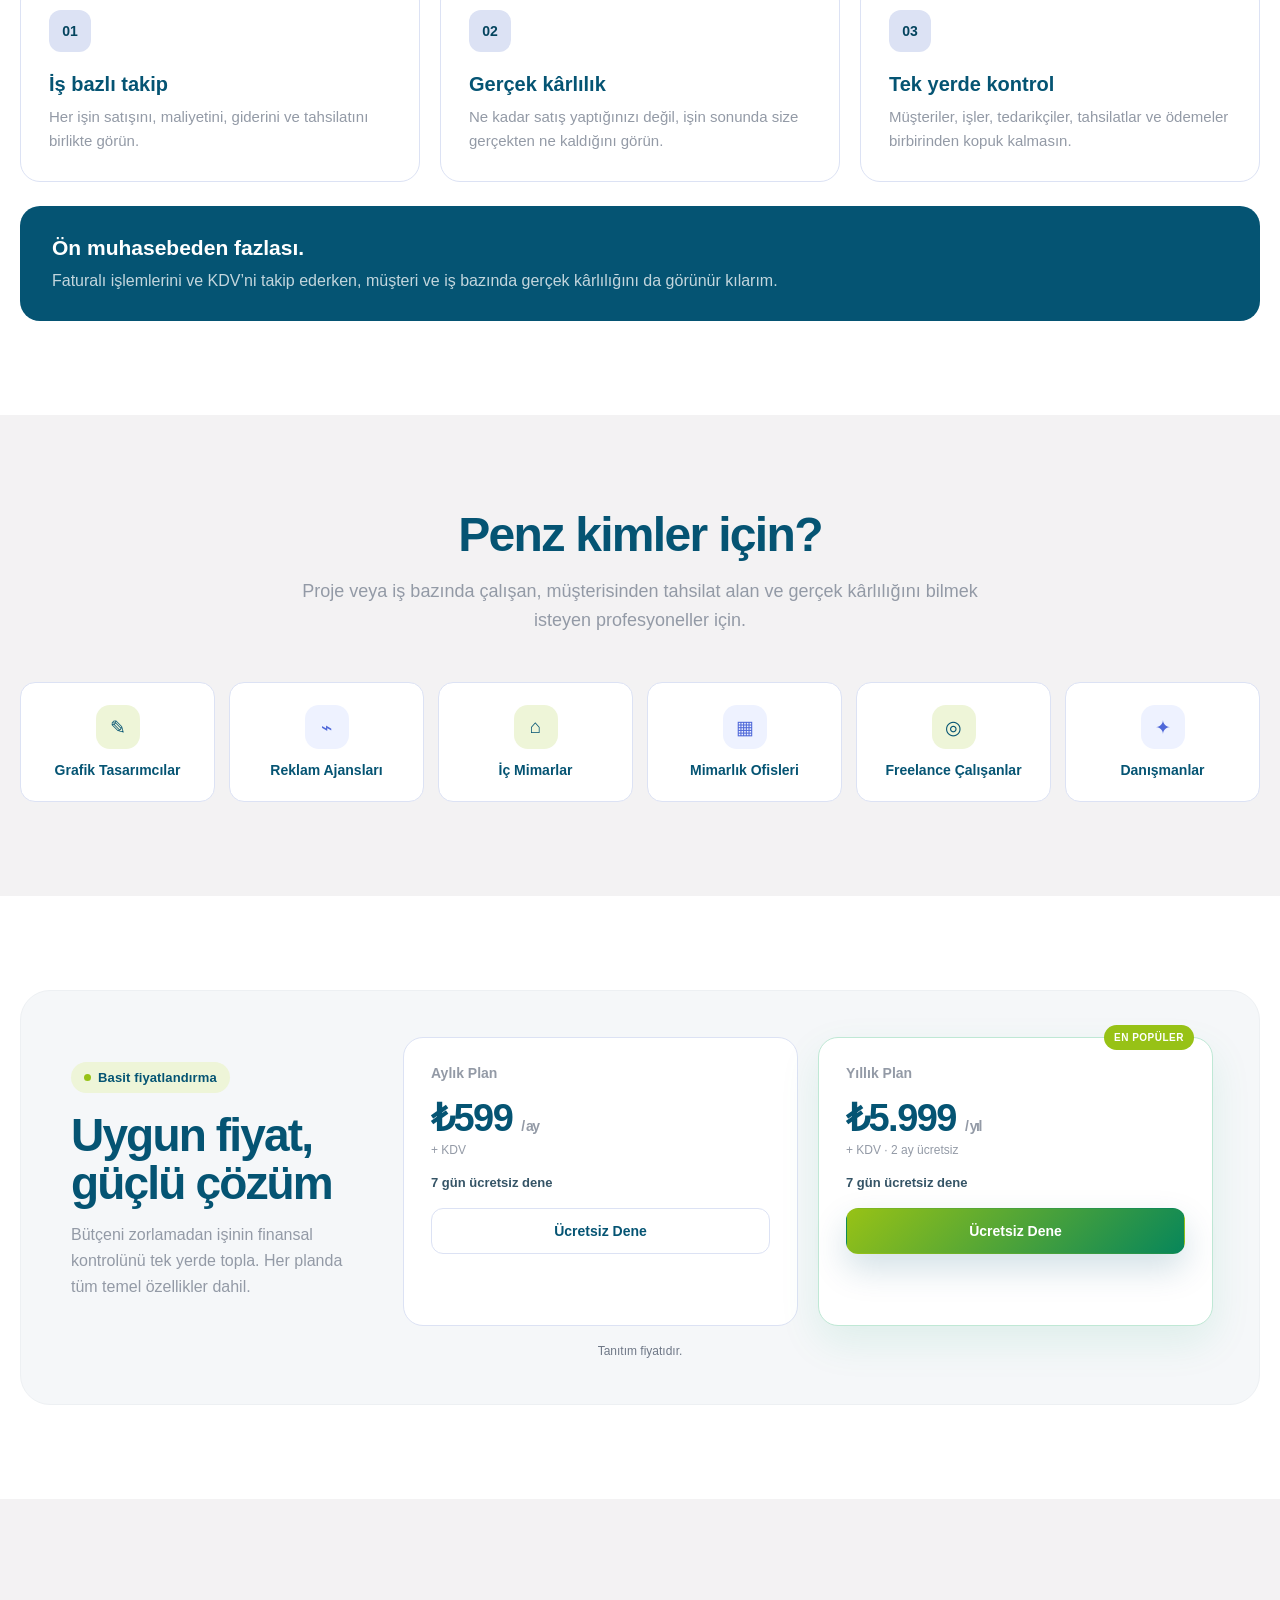
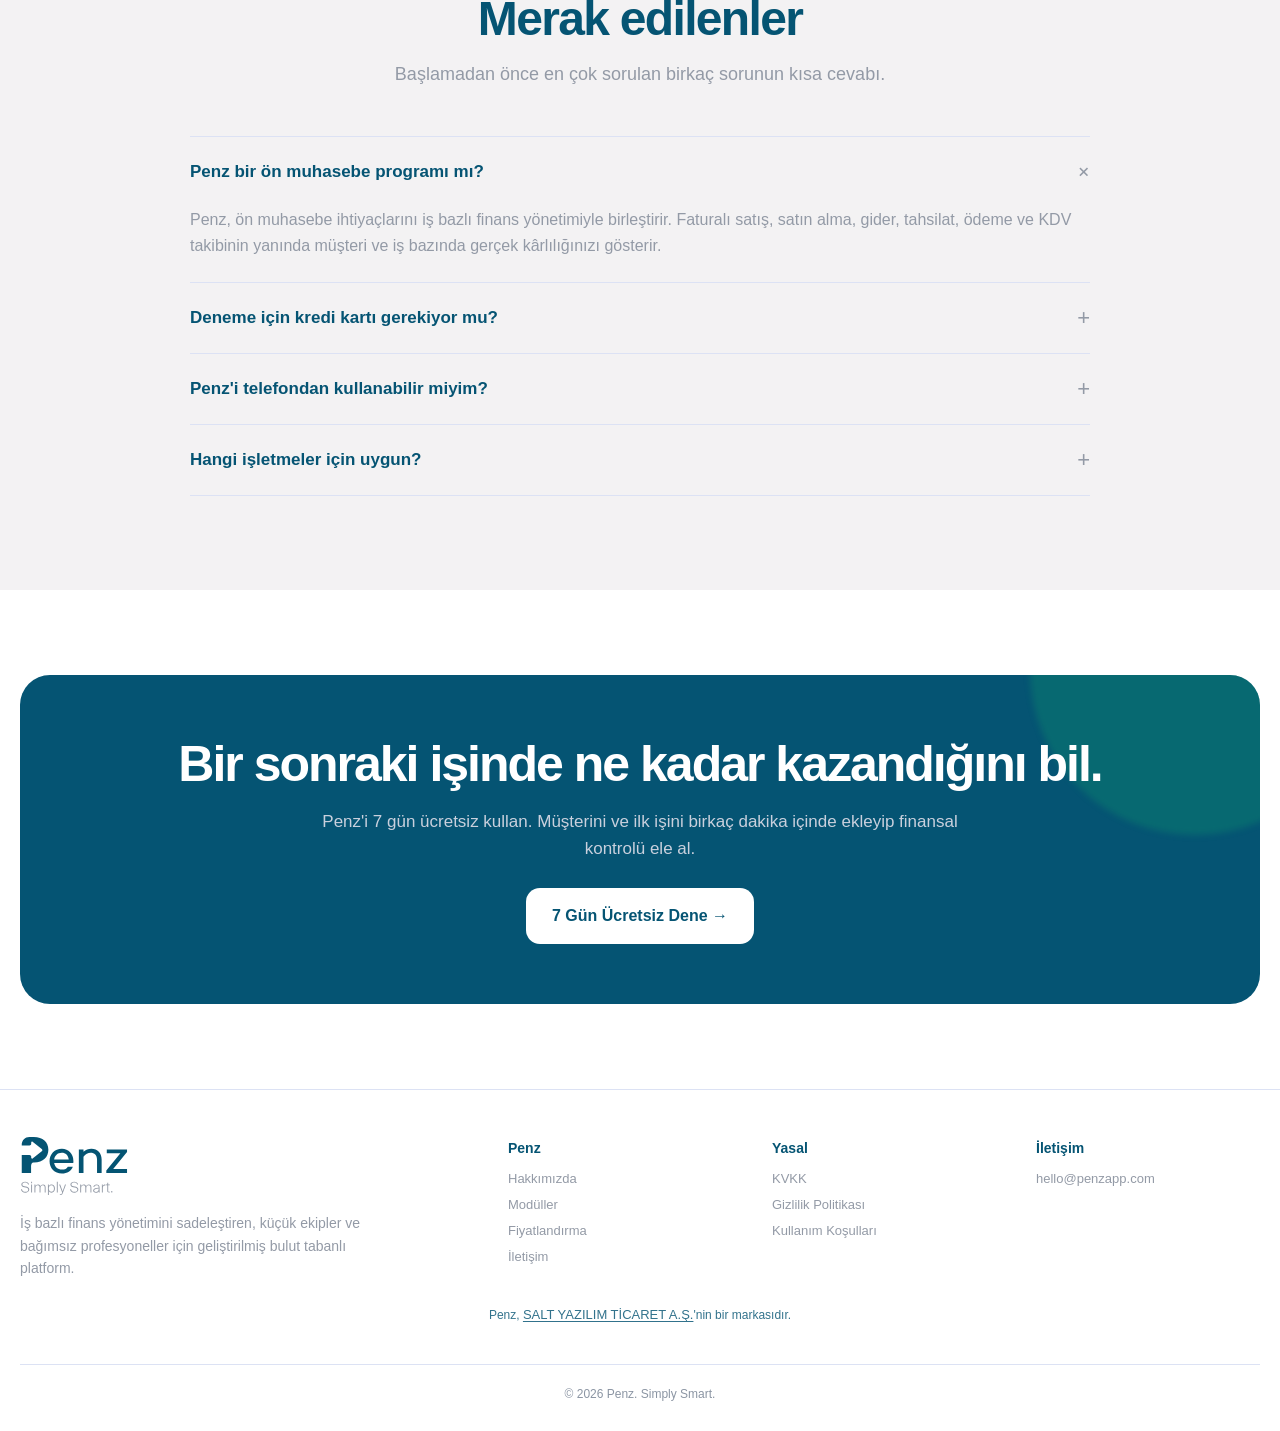
==== commit ea880356: "Add files via upload" ====
--- a/index.html
+++ b/index.html
@@ -298,6 +298,8 @@
 <div><h4>Yasal</h4><ul><li><a href="kvkk.html">KVKK</a></li><li><a href="privacy.html">Gizlilik Politikası</a></li><li><a href="terms.html">Kullanım Koşulları</a></li></ul></div>
 <div><h4>İletişim</h4><p>hello@penzapp.com</p></div>
 </div>
+
+<div class="penz-company-notice" style="margin:12px 0 8px; font-size:12px; line-height:1.6; text-align:center; opacity:.82;">Penz, <a href="https://www.saltyazilim.com/" target="_blank" rel="noopener noreferrer" style="color:inherit; text-decoration:underline; text-underline-offset:2px;">SALT YAZILIM TİCARET A.Ş.</a>'nin bir markasıdır.</div>
 <div class="copyright">© <span id="year"></span> Penz. Simply Smart.</div>
 </div>
 </footer>
--- a/assets/css/index.css
+++ b/assets/css/index.css
@@ -79,7 +79,7 @@
       gap: 28px;
     }
     .brand { display: inline-flex; align-items: center; min-width: 130px; }
-    .brand-logo { width: 116px; height: auto; display: block; }
+    .brand-logo { width: 108px; height: auto; display: block; }
     .nav-links { display: flex; align-items: center; gap: 28px; font-size: 14px; font-weight: 650; }
     .nav-links a { color: var(--ink-2); transition: color .2s ease; }
     .nav-links a:hover { color: #000; }
@@ -478,7 +478,7 @@
       .container { width: min(calc(100% - 28px), var(--container)); }
       .section { padding: 68px 0; }
       .nav { min-height: 68px; }
-      .brand-logo { width: 102px; }
+      .brand-logo { width: 96px; }
       .nav-actions .btn-dark { min-height: 40px; padding: 0 13px; font-size: 12px; }
       .nav.open .nav-links { top: 68px; left: 14px; right: 14px; }
       .hero { padding-top: 38px; }
@@ -547,3 +547,12 @@
 .section-soft{background:#F3F2F3;}
 .hero{background:radial-gradient(circle at 79% 24%,rgba(151,194,22,.10),transparent 30%),radial-gradient(circle at 93% 55%,rgba(5,84,115,.05),transparent 24%),linear-gradient(#fff,#fff);}
 .trust-icon,.why-no,.step-no{color:#055473;background:#EEF5D8;}
+
+/* Mobil header: kayıt çağrısı hero alanında kalır, header mevcut kullanıcı girişine ayrılır. */
+@media (max-width: 860px) {
+  .nav-actions .btn-outline { display: inline-flex; background: var(--ink); color: #fff; border-color: var(--ink); }
+  .nav-actions .btn-dark { display: none; }
+}
+@media (max-width: 620px) {
+  .nav-actions .btn-outline { min-height: 40px; padding: 0 16px; font-size: 13px; white-space: nowrap; }
+}
